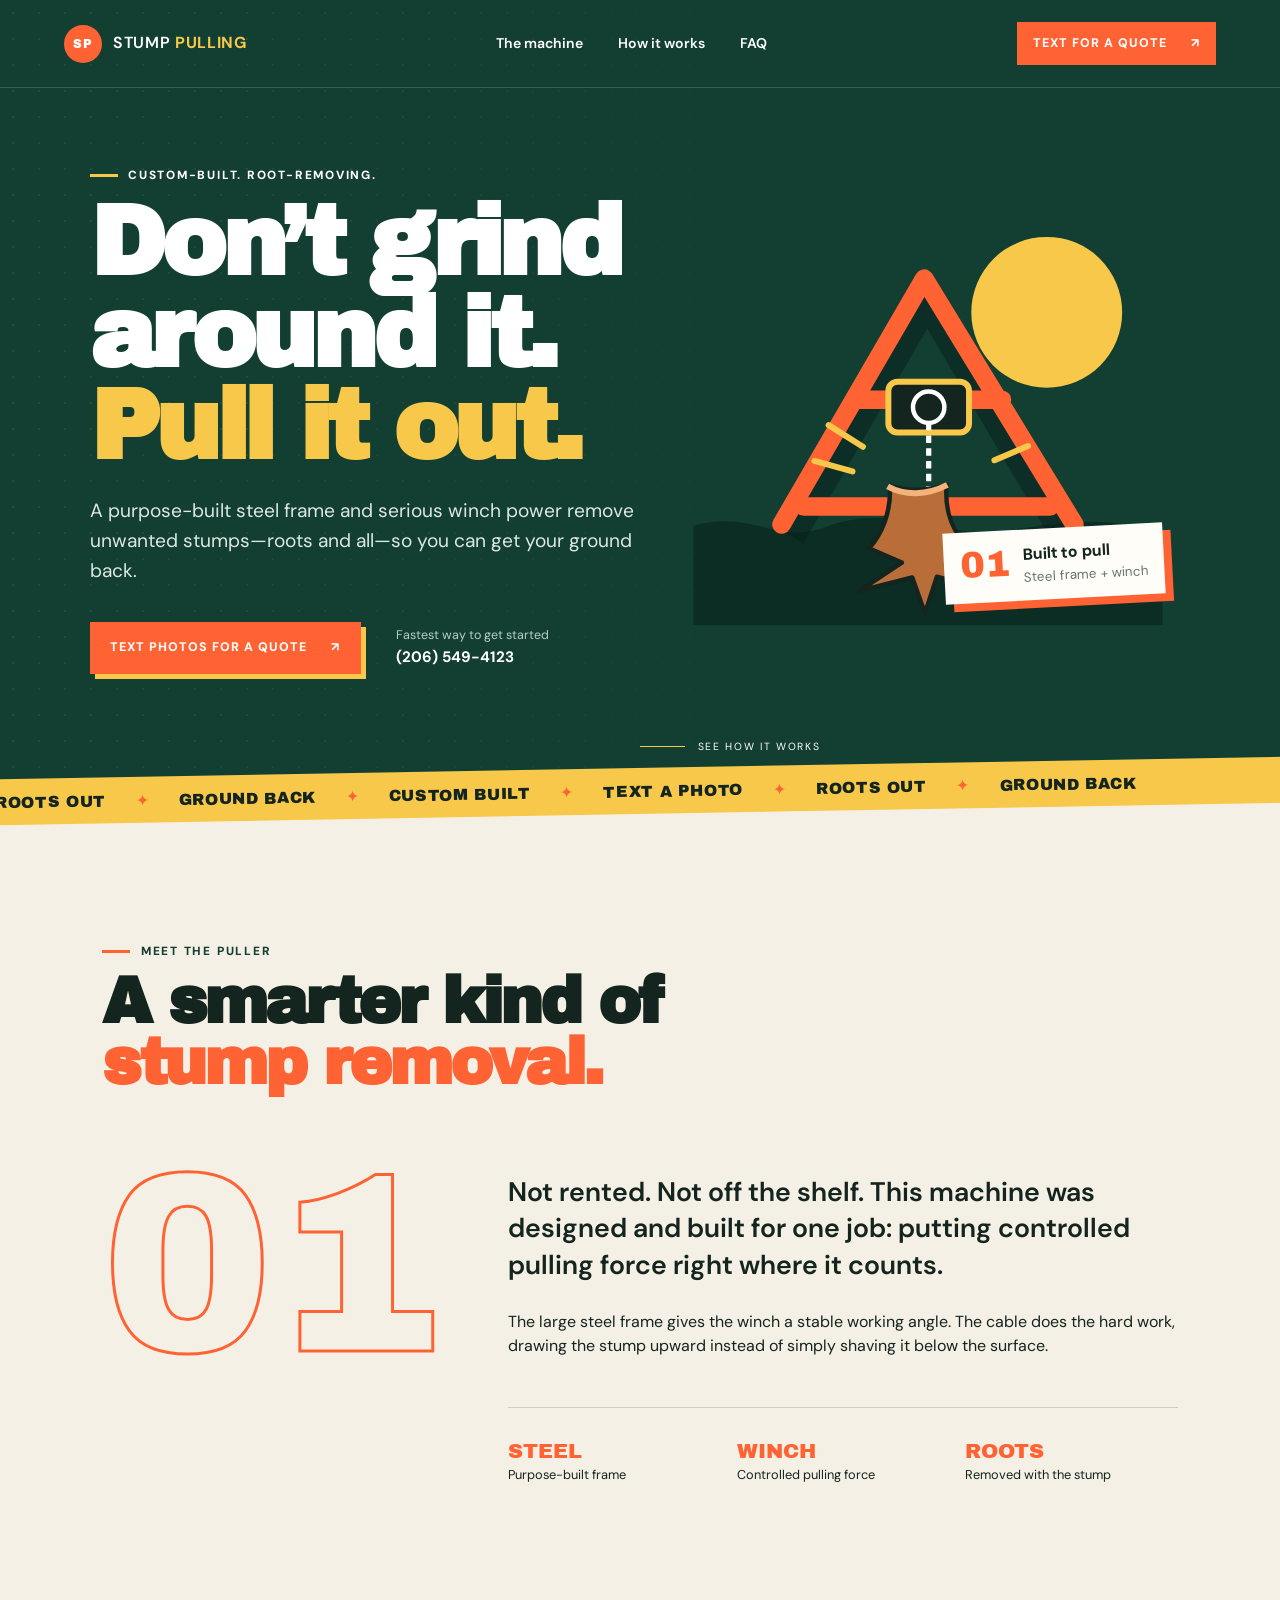
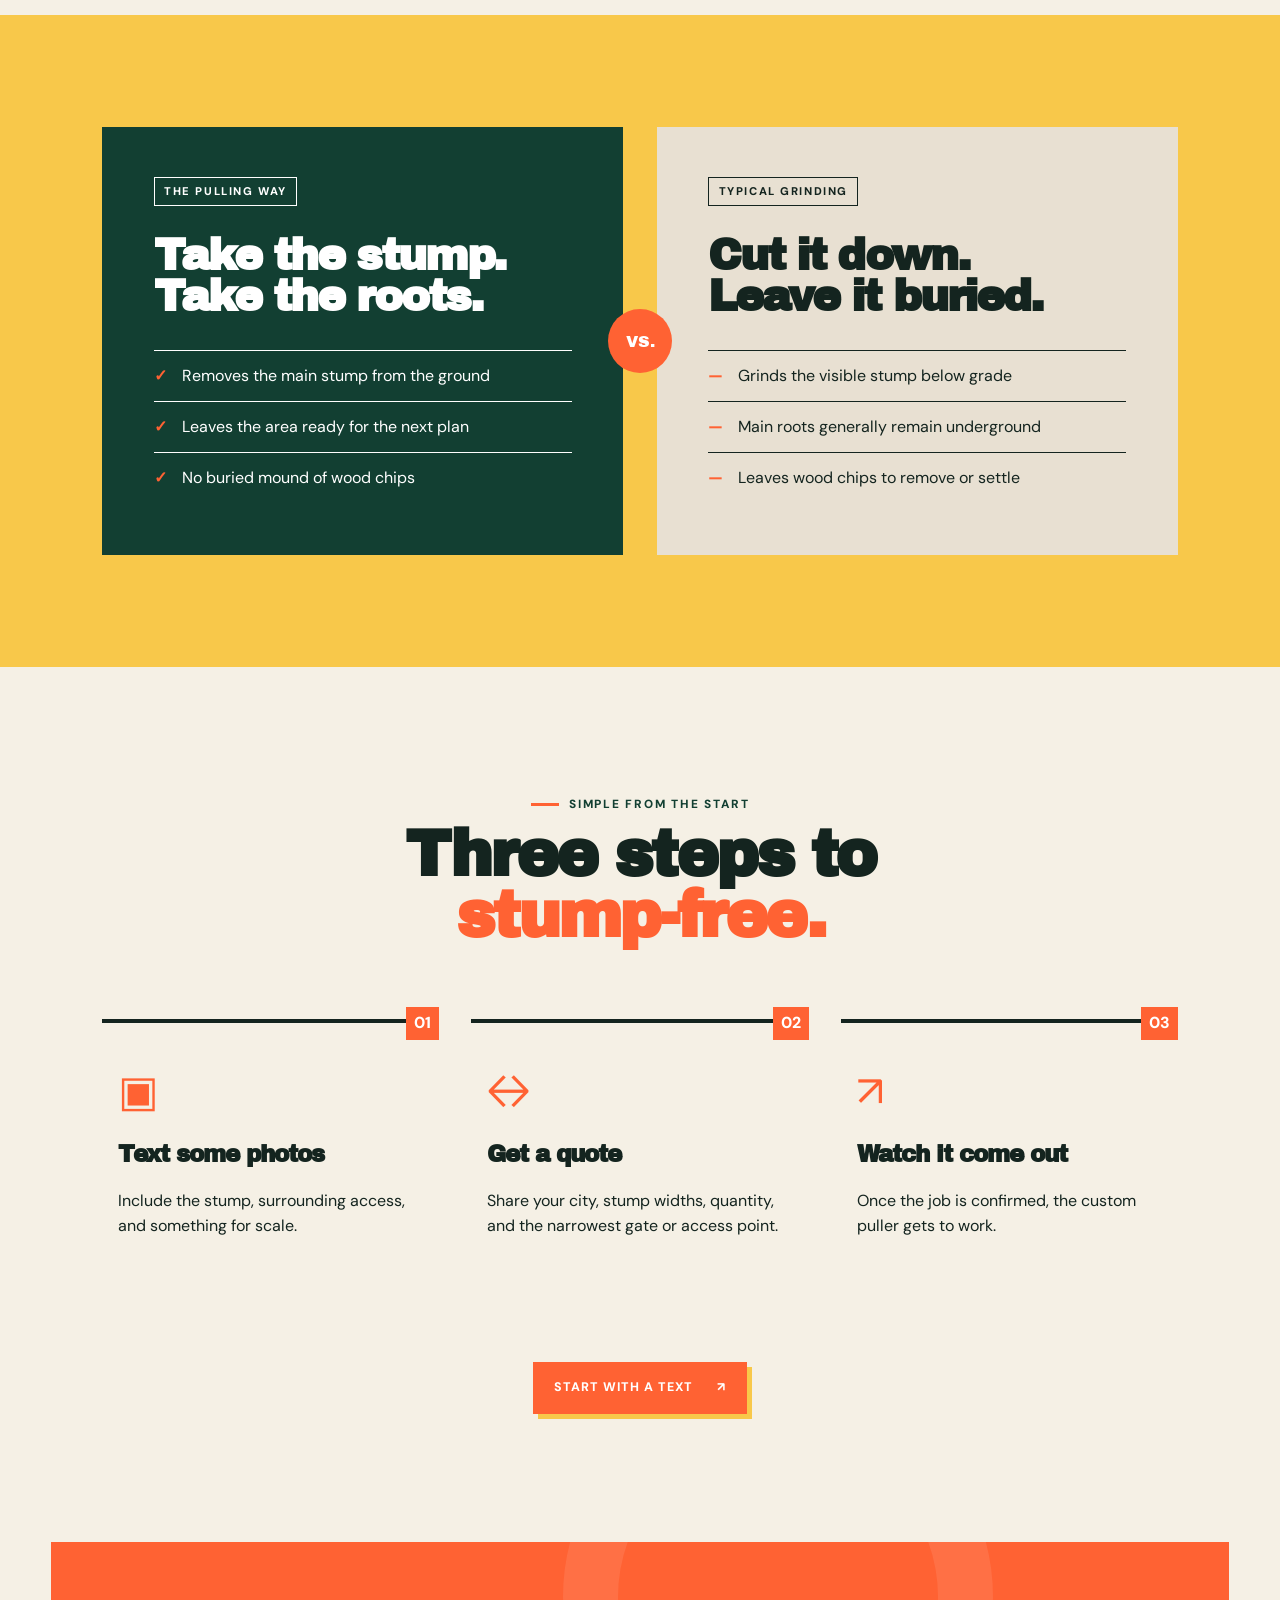
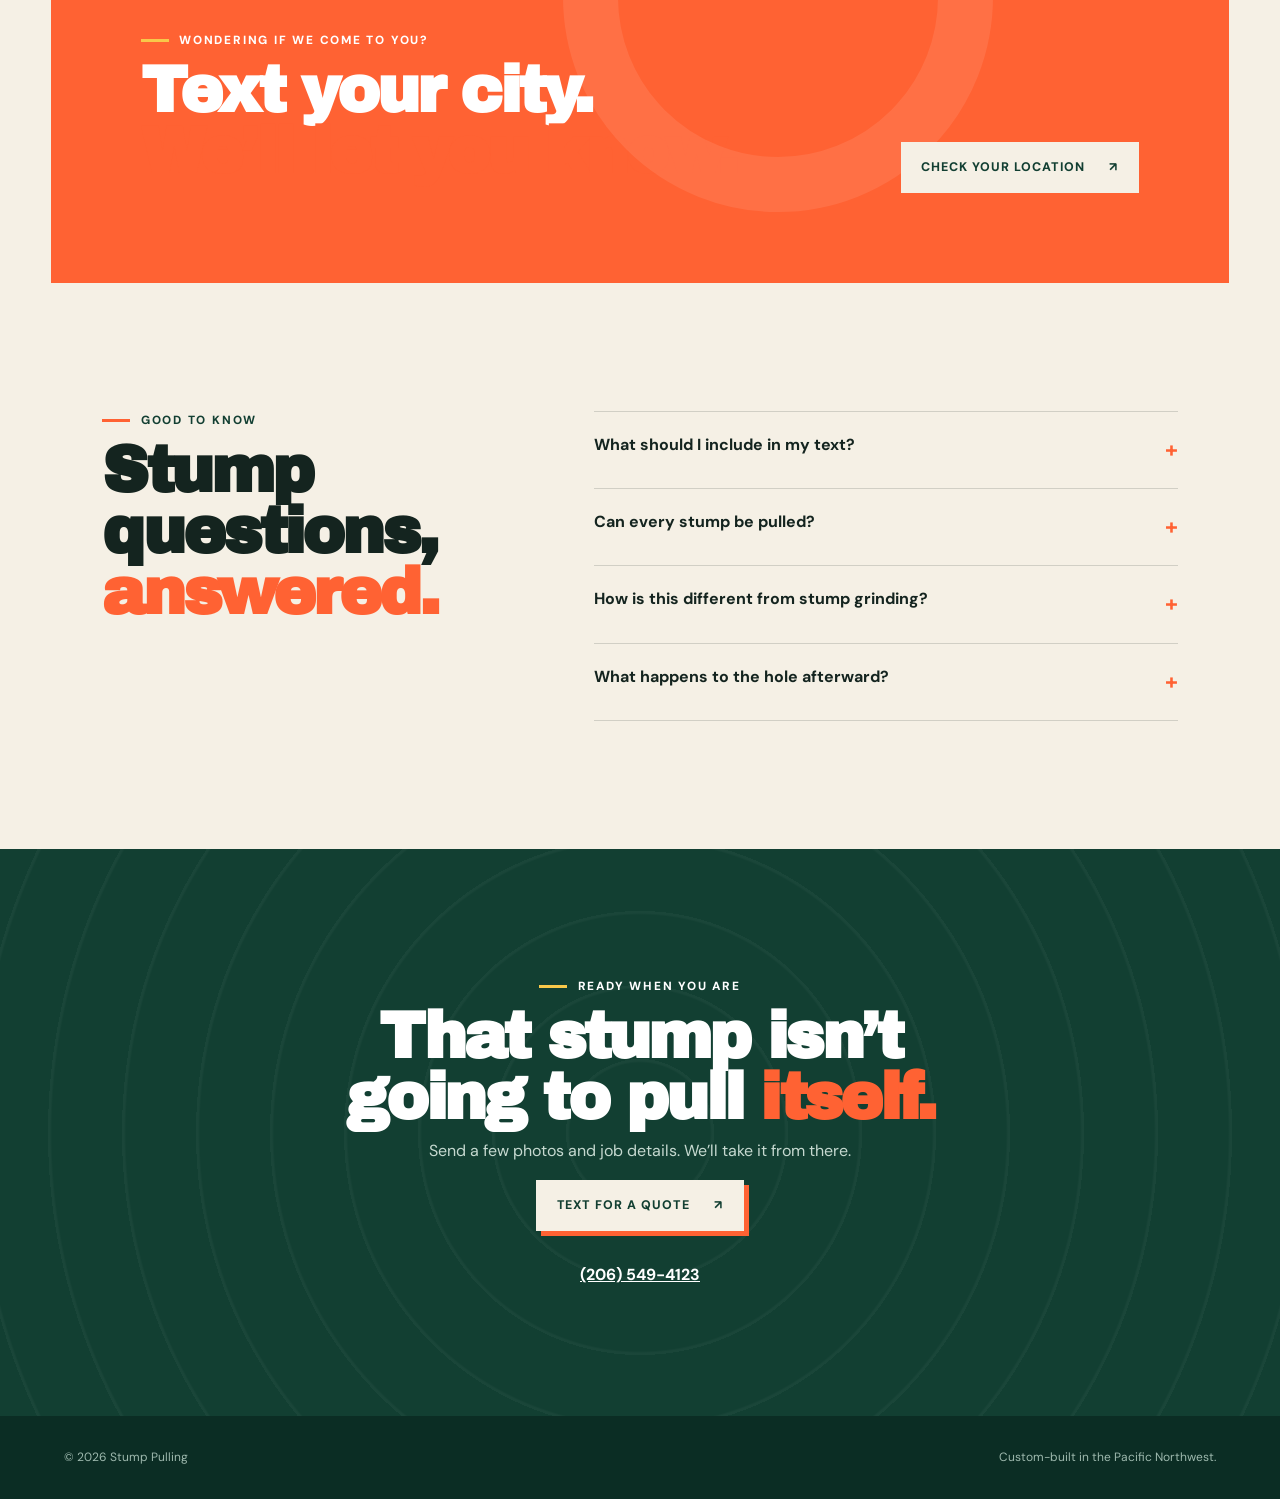
==== index.html @ 05123da9 "feat: launch stump pulling website mockup" ====
<!doctype html>
<html lang="en">
<head>
  <meta charset="utf-8">
  <meta name="viewport" content="width=device-width, initial-scale=1">
  <meta name="theme-color" content="#123f32">
  <meta name="description" content="A custom-built steel frame and winch that pulls unwanted stumps out by the roots. Text photos for a quote.">
  <title>Stump Pulling | Pull the problem out by the roots</title>
  <link rel="stylesheet" href="styles.css">
  <style>.reveal{opacity:1!important;transform:none!important}</style>
  <script src="script.js" defer></script>
</head>
<body>
  <a class="skip-link" href="#main">Skip to content</a>
  <header class="site-header">
    <a class="brand" href="#top" aria-label="Stump Pulling home">
      <span class="brand-mark" aria-hidden="true">SP</span>
      <span>STUMP <b>PULLING</b></span>
    </a>
    <nav aria-label="Main navigation">
      <a href="#machine">The machine</a>
      <a href="#process">How it works</a>
      <a href="#faq">FAQ</a>
    </nav>
    <a class="button button-small sms-link" href="#">Text for a quote <span aria-hidden="true">↗</span></a>
  </header>

  <main id="main">
    <section class="hero" id="top">
      <div class="hero-copy reveal">
        <p class="eyebrow"><span></span> Custom-built. Root-removing.</p>
        <h1>Don’t grind around it.<br><em>Pull it out.</em></h1>
        <p class="hero-lede">A purpose-built steel frame and serious winch power remove unwanted stumps—roots and all—so you can get your ground back.</p>
        <div class="hero-actions">
          <a class="button sms-link" href="#">Text photos for a quote <span aria-hidden="true">↗</span></a>
          <span class="phone-note">Fastest way to get started<br><strong>(206) 549-4123</strong></span>
        </div>
      </div>
      <div class="machine-art reveal" aria-label="Illustration of a steel stump pulling frame and winch">
        <svg viewBox="0 0 700 560" role="img" aria-labelledby="machine-title machine-desc">
          <title id="machine-title">Custom stump pulling machine</title>
          <desc id="machine-desc">A bright orange steel A-frame uses a cable and winch to pull a stump from the earth.</desc>
          <path class="sun" d="M507 40a101 101 0 1 1 0 202 101 101 0 0 1 0-202Z"/>
          <path class="ground" d="M34 427c78-23 111 26 178 1s122-3 188 6 142-34 262 2v124H34Z"/>
          <path class="frame-shadow" d="m164 440 183-317 186 317"/>
          <path class="frame" d="m152 425 191-329 201 329M249 258h198M182 401h329"/>
          <rect class="winch" x="295" y="234" width="108" height="68" rx="12"/>
          <circle class="winch-detail" cx="349" cy="268" r="21"/>
          <path class="cable" d="M349 289v126c0 35-35 20-35 52"/>
          <path class="stump" d="M269 457c18-20 30-50 28-84 22 7 48 8 76-1-3 36 9 66 32 86l-32 18 54 37-67-18-16 49-17-48-71 18 57-38Z"/>
          <path class="cut" d="M294 374c23 13 53 12 80-2"/>
          <path class="motion" d="m247 354-51-14m65-19-46-29m222 47 45-19"/>
        </svg>
        <div class="machine-label"><span>01</span><strong>Built to pull</strong><small>Steel frame + winch</small></div>
      </div>
      <div class="scroll-cue" aria-hidden="true"><span></span>SEE HOW IT WORKS</div>
    </section>

    <section class="ticker" aria-label="Service highlights">
      <div>ROOTS OUT <i>✦</i> GROUND BACK <i>✦</i> CUSTOM BUILT <i>✦</i> TEXT A PHOTO <i>✦</i> ROOTS OUT <i>✦</i> GROUND BACK</div>
    </section>

    <section class="machine-section section" id="machine">
      <div class="section-intro reveal">
        <p class="eyebrow dark"><span></span> Meet the puller</p>
        <h2>A smarter kind of<br><em>stump removal.</em></h2>
      </div>
      <div class="story-grid">
        <div class="big-number reveal">01</div>
        <div class="story-copy reveal">
          <p class="lead">Not rented. Not off the shelf. This machine was designed and built for one job: putting controlled pulling force right where it counts.</p>
          <p>The large steel frame gives the winch a stable working angle. The cable does the hard work, drawing the stump upward instead of simply shaving it below the surface.</p>
          <div class="feature-row">
            <div><b>STEEL</b><span>Purpose-built frame</span></div>
            <div><b>WINCH</b><span>Controlled pulling force</span></div>
            <div><b>ROOTS</b><span>Removed with the stump</span></div>
          </div>
        </div>
      </div>
    </section>

    <section class="comparison section">
      <div class="comparison-card pulling reveal">
        <span class="card-tag">THE PULLING WAY</span>
        <h3>Take the stump.<br>Take the roots.</h3>
        <ul>
          <li><span>✓</span> Removes the main stump from the ground</li>
          <li><span>✓</span> Leaves the area ready for the next plan</li>
          <li><span>✓</span> No buried mound of wood chips</li>
        </ul>
      </div>
      <div class="vs" aria-hidden="true">VS.</div>
      <div class="comparison-card grinding reveal">
        <span class="card-tag">TYPICAL GRINDING</span>
        <h3>Cut it down.<br>Leave it buried.</h3>
        <ul>
          <li><span>—</span> Grinds the visible stump below grade</li>
          <li><span>—</span> Main roots generally remain underground</li>
          <li><span>—</span> Leaves wood chips to remove or settle</li>
        </ul>
      </div>
    </section>

    <section class="process section" id="process">
      <div class="section-intro centered reveal">
        <p class="eyebrow dark"><span></span> Simple from the start</p>
        <h2>Three steps to<br><em>stump-free.</em></h2>
      </div>
      <div class="steps">
        <article class="step reveal"><span>01</span><div class="step-icon">▣</div><h3>Text some photos</h3><p>Include the stump, surrounding access, and something for scale.</p></article>
        <article class="step reveal"><span>02</span><div class="step-icon">↔</div><h3>Get a quote</h3><p>Share your city, stump widths, quantity, and the narrowest gate or access point.</p></article>
        <article class="step reveal"><span>03</span><div class="step-icon">↗</div><h3>Watch it come out</h3><p>Once the job is confirmed, the custom puller gets to work.</p></article>
      </div>
      <div class="center"><a class="button sms-link" href="#">Start with a text <span aria-hidden="true">↗</span></a></div>
    </section>

    <section class="service-band reveal">
      <div><p class="eyebrow"><span></span> Wondering if we come to you?</p><h2>Text your city.<br><em>We’ll let you know.</em></h2></div>
      <a class="button button-light sms-link" href="#">Check your location <span aria-hidden="true">↗</span></a>
    </section>

    <section class="faq section" id="faq">
      <div class="section-intro reveal"><p class="eyebrow dark"><span></span> Good to know</p><h2>Stump questions,<br><em>answered.</em></h2></div>
      <div class="faq-list reveal">
        <details><summary>What should I include in my text? <span>+</span></summary><p>Your name, city, number of stumps, approximate width of each stump, the narrowest gate or access width, and a few clear photos.</p></details>
        <details><summary>Can every stump be pulled? <span>+</span></summary><p>Site conditions, stump size, species, access, nearby structures, and underground utilities all matter. Photos help with the first look; final suitability is confirmed before work begins.</p></details>
        <details><summary>How is this different from stump grinding? <span>+</span></summary><p>Grinding cuts the stump into chips below the surface. Pulling aims to remove the main stump and attached roots from the ground.</p></details>
        <details><summary>What happens to the hole afterward? <span>+</span></summary><p>Every site is different. Ask about cleanup and backfill needs when requesting your quote so the full job can be discussed upfront.</p></details>
      </div>
    </section>

    <section class="final-cta">
      <div class="rings" aria-hidden="true"></div>
      <div class="final-inner reveal">
        <p class="eyebrow"><span></span> Ready when you are</p>
        <h2>That stump isn’t<br>going to pull <em>itself.</em></h2>
        <p>Send a few photos and job details. We’ll take it from there.</p>
        <a class="button button-light sms-link" href="#">Text for a quote <span aria-hidden="true">↗</span></a>
        <a class="phone" href="tel:+12065494123">(206) 549-4123</a>
      </div>
    </section>
  </main>

  <footer><span>© <span id="year"></span> Stump Pulling</span><span>Custom-built in the Pacific Northwest.</span></footer>
</body>
</html>
---- styles.css ----
@import url('https://fonts.googleapis.com/css2?family=Archivo+Black&family=DM+Sans:wght@400;500;600;700&display=swap');
:root{--green:#123f32;--green2:#0b2d24;--orange:#ff6233;--yellow:#f8c84a;--cream:#f5f0e5;--ink:#14241f;--white:#fffdf7;--line:rgba(20,36,31,.16)}
*{box-sizing:border-box}html{scroll-behavior:smooth}body{margin:0;background:var(--cream);color:var(--ink);font-family:"DM Sans",sans-serif;line-height:1.55}a{color:inherit}h1,h2,h3,p{margin-top:0}h1,h2,h3{font-family:"Archivo Black",sans-serif;line-height:.95;letter-spacing:-.045em}em{font-style:normal;color:var(--orange)}.skip-link{position:fixed;top:-5rem;left:1rem;background:white;padding:.7rem;z-index:99}.skip-link:focus{top:1rem}.site-header{height:88px;display:flex;align-items:center;justify-content:space-between;padding:0 clamp(1.25rem,5vw,5rem);position:absolute;z-index:10;width:100%;color:white;border-bottom:1px solid rgba(255,255,255,.16)}.brand{display:flex;gap:.7rem;align-items:center;text-decoration:none;font-weight:600;letter-spacing:.04em}.brand b{color:var(--yellow)}.brand-mark{display:grid;place-items:center;width:38px;height:38px;border-radius:50%;background:var(--orange);font:12px "Archivo Black"}.site-header nav{display:flex;gap:2.2rem}.site-header nav a{text-decoration:none;font-size:.88rem;font-weight:600}.button{display:inline-flex;align-items:center;justify-content:center;gap:1.5rem;background:var(--orange);color:white;padding:1rem 1.3rem;text-decoration:none;text-transform:uppercase;font-size:.78rem;font-weight:800;letter-spacing:.08em;box-shadow:5px 5px 0 var(--yellow);transition:.2s}.button:hover,.button:focus-visible{transform:translate(-2px,-2px);box-shadow:8px 8px 0 var(--yellow)}.button-small{padding:.75rem 1rem;box-shadow:none}.button-light{background:var(--cream);color:var(--green);box-shadow:5px 5px 0 var(--orange)}.hero{min-height:780px;background:var(--green);color:white;padding:150px clamp(1.25rem,7vw,7rem) 90px;display:grid;grid-template-columns:1.05fr .95fr;align-items:center;position:relative;overflow:hidden}.hero:before{content:"";position:absolute;inset:0;background-image:radial-gradient(rgba(255,255,255,.08) 1px,transparent 1px);background-size:26px 26px;mask-image:linear-gradient(to right,black,transparent 70%)}.hero-copy,.machine-art{position:relative;z-index:1}.eyebrow{text-transform:uppercase;letter-spacing:.15em;font-weight:800;font-size:.74rem;display:flex;align-items:center;gap:.65rem}.eyebrow span{width:28px;height:3px;background:var(--yellow)}.eyebrow.dark{color:var(--green)}.eyebrow.dark span{background:var(--orange)}h1{font-size:clamp(3.8rem,7.6vw,8rem);margin:.7rem 0 1.4rem;max-width:950px}h1 em{color:var(--yellow)}.hero-lede{font-size:clamp(1rem,1.5vw,1.3rem);max-width:610px;color:#dce8e2}.hero-actions{display:flex;align-items:center;gap:2.2rem;margin-top:2.3rem}.phone-note{font-size:.78rem;color:#b8cec4}.phone-note strong{color:white;font-size:.95rem}.machine-art svg{width:100%;max-height:580px;overflow:visible}.sun{fill:var(--yellow)}.ground{fill:var(--green2)}.frame-shadow{fill:none;stroke:#091f1a;stroke-width:40;stroke-linejoin:round;opacity:.5}.frame{fill:none;stroke:var(--orange);stroke-width:25;stroke-linecap:round;stroke-linejoin:round}.winch{fill:var(--ink);stroke:var(--yellow);stroke-width:8}.winch-detail{fill:none;stroke:white;stroke-width:6}.cable{fill:none;stroke:white;stroke-width:7;stroke-dasharray:10 7}.stump{fill:#b96d38;stroke:var(--ink);stroke-width:6;stroke-linejoin:round}.cut{fill:none;stroke:#f4b37a;stroke-width:8}.motion{stroke:var(--yellow);stroke-width:8;stroke-linecap:round}.machine-label{position:absolute;right:5%;bottom:8%;display:grid;grid-template-columns:auto auto;background:var(--white);color:var(--ink);padding:.8rem 1rem;transform:rotate(-3deg);box-shadow:8px 8px var(--orange)}.machine-label span{grid-row:1/3;font:2.3rem "Archivo Black";color:var(--orange);padding-right:.8rem}.machine-label strong{align-self:end}.machine-label small{color:#68736e}.scroll-cue{position:absolute;bottom:25px;left:50%;font-size:.65rem;letter-spacing:.16em;display:flex;align-items:center;gap:.8rem}.scroll-cue span{height:1px;width:45px;background:var(--yellow)}.ticker{overflow:hidden;background:var(--yellow);padding:.85rem 0;white-space:nowrap;font:1rem "Archivo Black";letter-spacing:.04em;transform:rotate(-1deg);margin:-12px -5px 0;position:relative;z-index:3}.ticker div{width:max-content;animation:ticker 24s linear infinite}.ticker i{color:var(--orange);font-style:normal;margin:0 1.5rem}@keyframes ticker{to{transform:translateX(-50%)}}.section{padding:clamp(5rem,10vw,9rem) clamp(1.25rem,8vw,8rem)}.section-intro h2,.service-band h2,.final-cta h2{font-size:clamp(2.6rem,5vw,5.7rem);margin:.65rem 0}.story-grid{display:grid;grid-template-columns:.6fr 1.4fr;gap:5vw;align-items:start;margin-top:5rem}.big-number{font:clamp(8rem,20vw,19rem) "Archivo Black";color:transparent;-webkit-text-stroke:3px var(--orange);line-height:.72}.story-copy{max-width:750px}.story-copy .lead{font-size:clamp(1.35rem,2.1vw,2rem);font-weight:600;line-height:1.35}.feature-row{display:grid;grid-template-columns:repeat(3,1fr);border-top:1px solid var(--line);margin-top:3rem;padding-top:2rem;gap:1rem}.feature-row b{display:block;color:var(--orange);font:1.3rem "Archivo Black"}.feature-row span{font-size:.8rem}.comparison{display:grid;grid-template-columns:1fr auto 1fr;background:var(--yellow);padding-top:7rem;padding-bottom:7rem}.comparison-card{padding:clamp(2rem,4vw,4rem);min-height:410px}.comparison-card h3{font-size:clamp(2rem,3.4vw,3.7rem);margin:2rem 0}.pulling{background:var(--green);color:white;transform:rotate(-1deg)}.grinding{background:#e8e0d2;transform:rotate(1deg)}.card-tag{font-size:.7rem;font-weight:800;letter-spacing:.14em;border:1px solid currentColor;padding:.4rem .6rem}.comparison ul{list-style:none;padding:0;margin:0}.comparison li{border-top:1px solid currentColor;padding:.8rem 0}.comparison li span{color:var(--orange);font-weight:900;margin-right:.7rem}.vs{align-self:center;background:var(--orange);color:white;border-radius:50%;width:64px;height:64px;display:grid;place-items:center;font:1rem "Archivo Black";margin:0 -15px;z-index:2}.centered{text-align:center}.centered .eyebrow{justify-content:center}.steps{display:grid;grid-template-columns:repeat(3,1fr);gap:2rem;margin:4.5rem 0}.step{border-top:4px solid var(--ink);position:relative;padding:2.2rem 1rem}.step>span{position:absolute;top:-1rem;right:0;background:var(--orange);color:white;padding:.25rem .5rem;font-weight:800}.step-icon{font-size:2.7rem;color:var(--orange);margin-bottom:1.2rem}.step h3{font-size:1.45rem}.center{text-align:center}.service-band{margin:0 clamp(1.25rem,4vw,4rem);padding:clamp(3rem,7vw,6rem);background:var(--orange);color:white;display:flex;justify-content:space-between;align-items:end;gap:2rem;position:relative;overflow:hidden}.service-band:after{content:"";position:absolute;width:320px;height:320px;border:55px solid rgba(255,255,255,.09);border-radius:50%;right:20%;top:-160px}.service-band .button{position:relative;z-index:1}.faq{display:grid;grid-template-columns:.8fr 1.2fr;gap:8vw}.faq-list details{border-top:1px solid var(--line);padding:1.3rem 0}.faq-list details:last-child{border-bottom:1px solid var(--line)}summary{cursor:pointer;font-weight:700;list-style:none;display:flex;justify-content:space-between;gap:1rem}summary::-webkit-details-marker{display:none}summary span{font-size:1.4rem;color:var(--orange)}details[open] summary span{transform:rotate(45deg)}details p{max-width:650px;color:#53615b;padding-right:2rem;margin:1rem 0 0}.final-cta{background:var(--green);color:white;text-align:center;padding:clamp(5rem,10vw,9rem) 1.25rem;position:relative;overflow:hidden}.final-inner{position:relative;z-index:1}.final-cta p:not(.eyebrow){color:#c6d9d0}.final-cta .eyebrow{justify-content:center}.final-cta .phone{display:block;margin-top:2rem;color:white;font-weight:700}.rings{position:absolute;inset:-50%;background:repeating-radial-gradient(circle at center,transparent 0 70px,rgba(255,255,255,.035) 72px 74px)}footer{display:flex;justify-content:space-between;background:var(--green2);color:#9eb9ae;padding:2rem clamp(1.25rem,5vw,5rem);font-size:.75rem}.reveal{opacity:0;transform:translateY(24px);transition:opacity .7s ease,transform .7s ease}.reveal.visible{opacity:1;transform:none}
@media(max-width:850px){.site-header{height:72px}.site-header nav{display:none}.site-header .button{font-size:0;gap:0}.site-header .button:before{content:"TEXT QUOTE";font-size:.68rem}.hero{grid-template-columns:1fr;padding-top:125px}.machine-art{margin-top:2rem}.machine-art svg{max-height:440px}.scroll-cue{display:none}.story-grid,.faq{grid-template-columns:1fr}.big-number{font-size:9rem}.comparison{grid-template-columns:1fr}.vs{margin:-14px auto}.steps{grid-template-columns:1fr;gap:.5rem}.service-band{align-items:start;flex-direction:column}.feature-row{grid-template-columns:1fr}.hero-actions{align-items:flex-start;flex-direction:column;gap:1.2rem}}
@media(max-width:500px){h1{font-size:3.45rem}.site-header{padding:0 1rem}.brand>span:last-child{font-size:.77rem}.brand-mark{width:32px;height:32px}.hero{min-height:760px}.machine-label{right:0}.comparison{padding-left:1rem;padding-right:1rem}.comparison-card{min-height:auto}.section{padding-left:1.25rem;padding-right:1.25rem}.service-band{margin:0}.button{width:100%}footer{flex-direction:column;gap:.5rem}}
@media(prefers-reduced-motion:reduce){html{scroll-behavior:auto}.ticker div{animation:none}.reveal{opacity:1;transform:none;transition:none}.button{transition:none}}
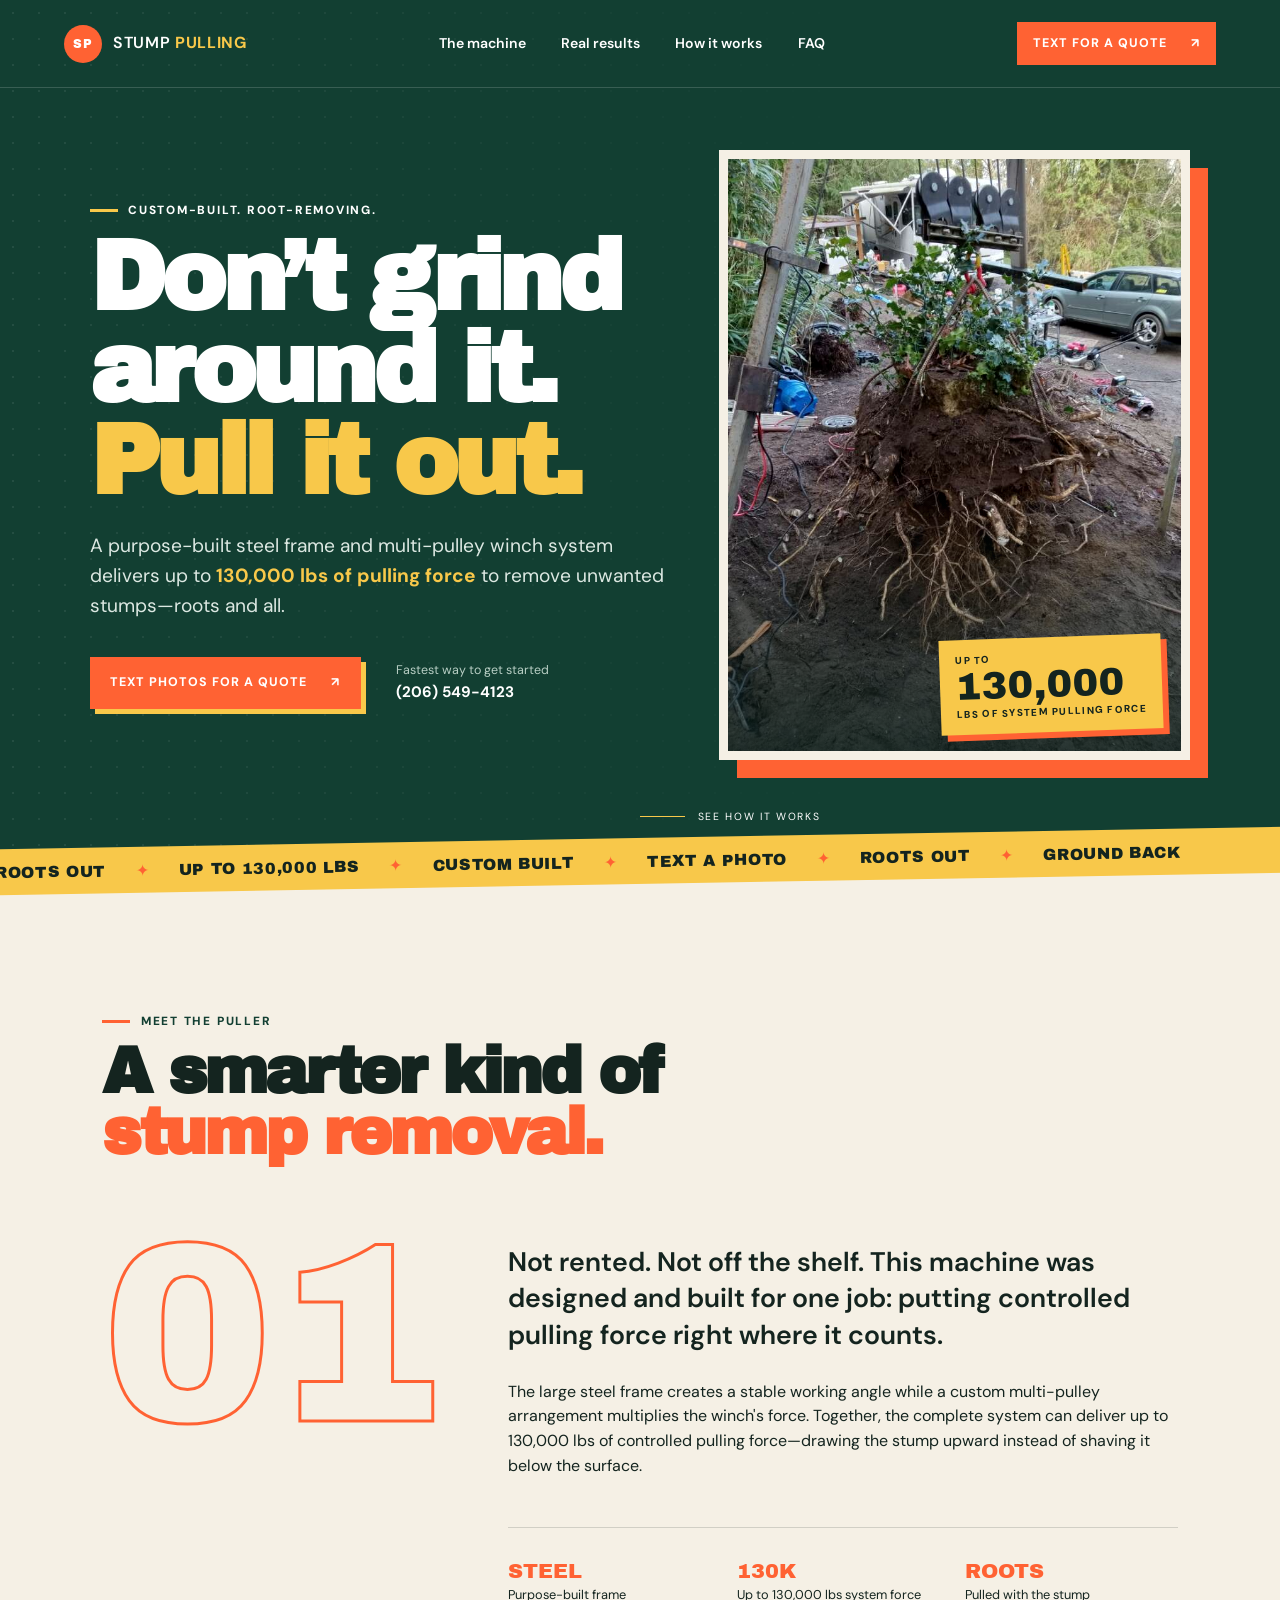
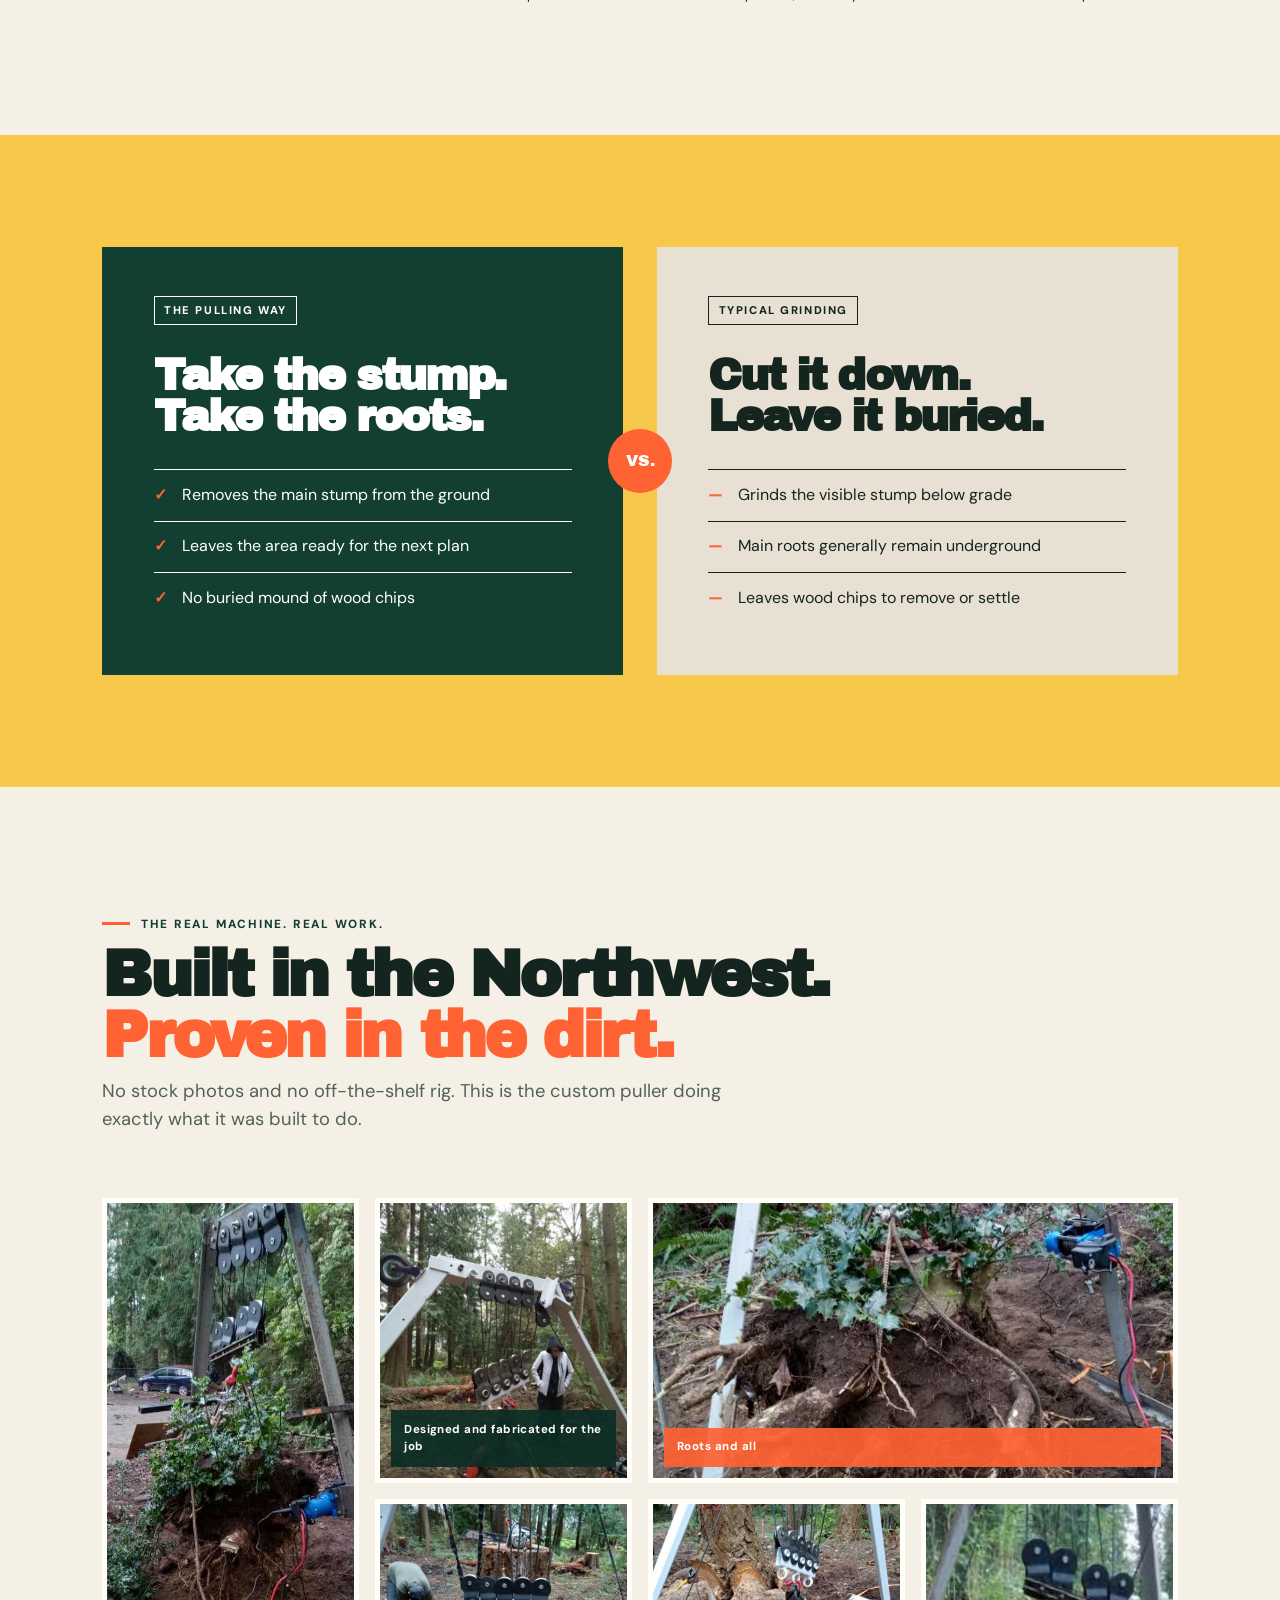
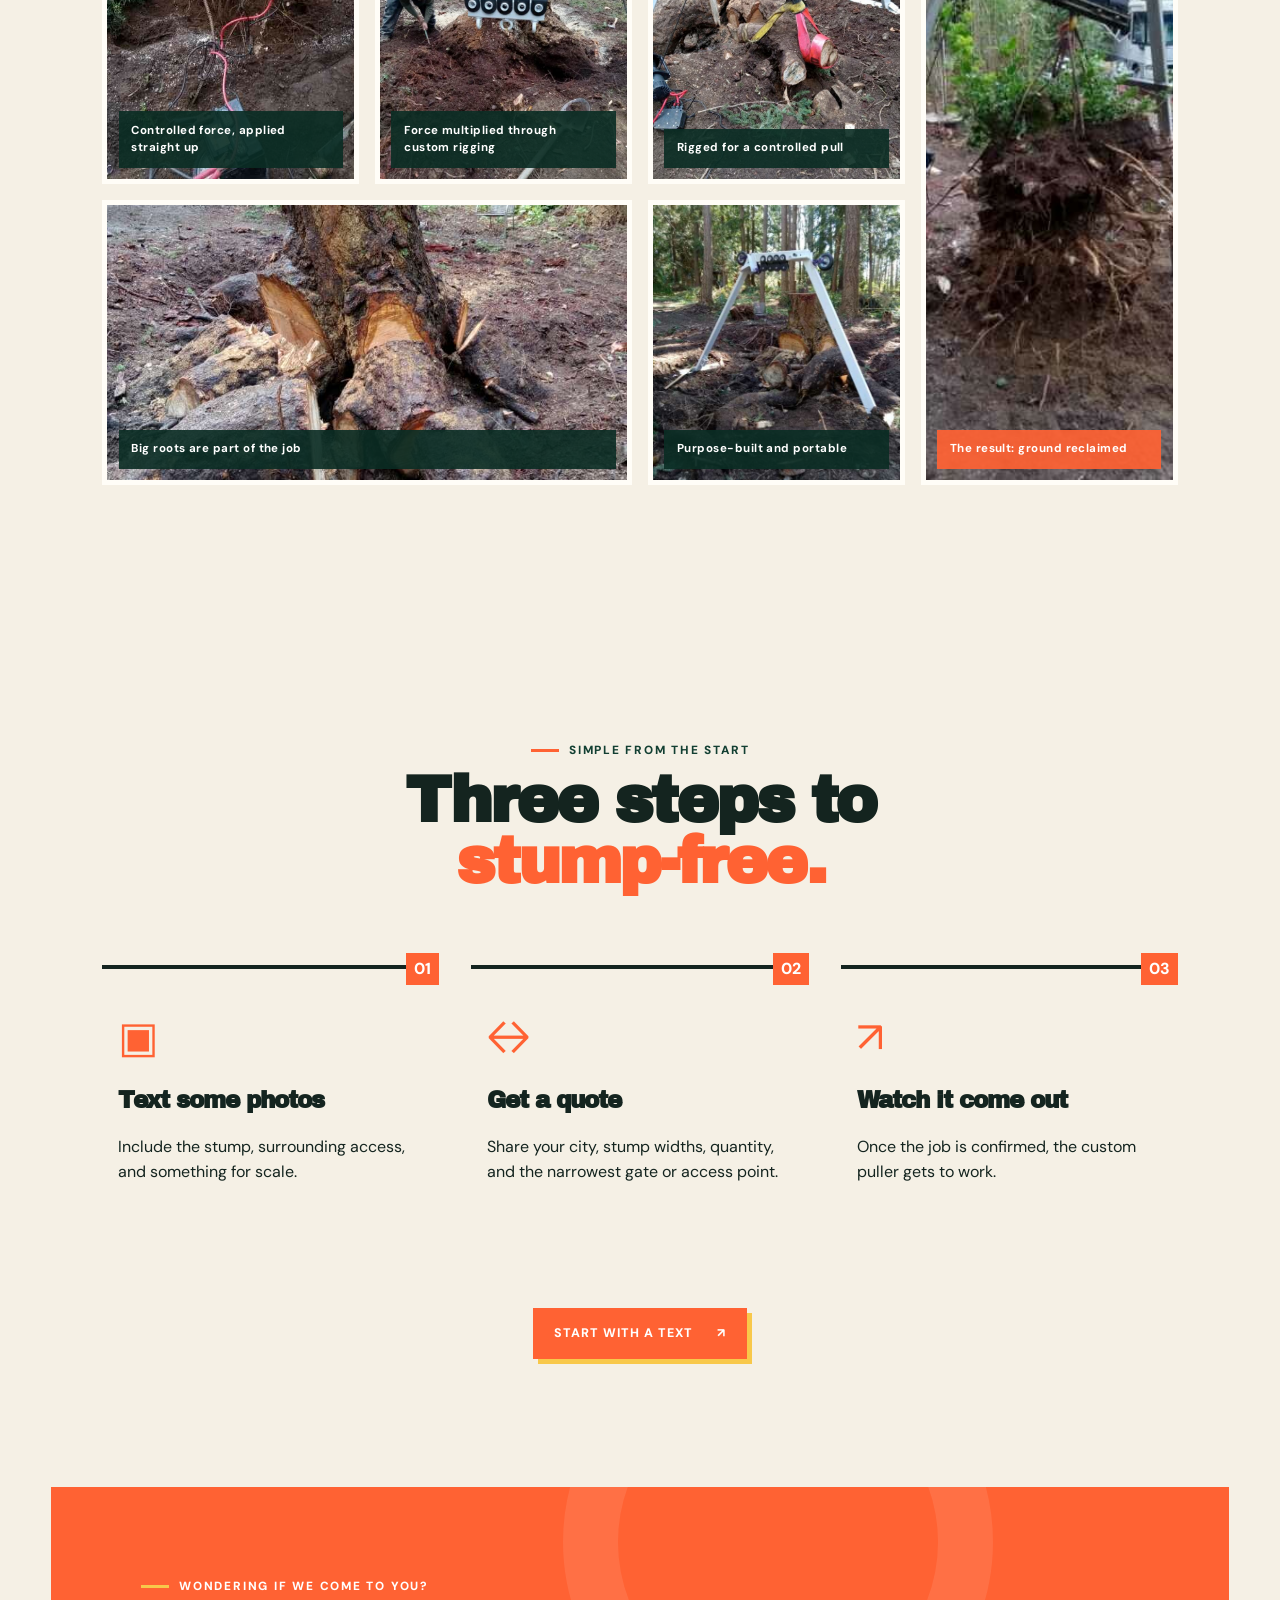
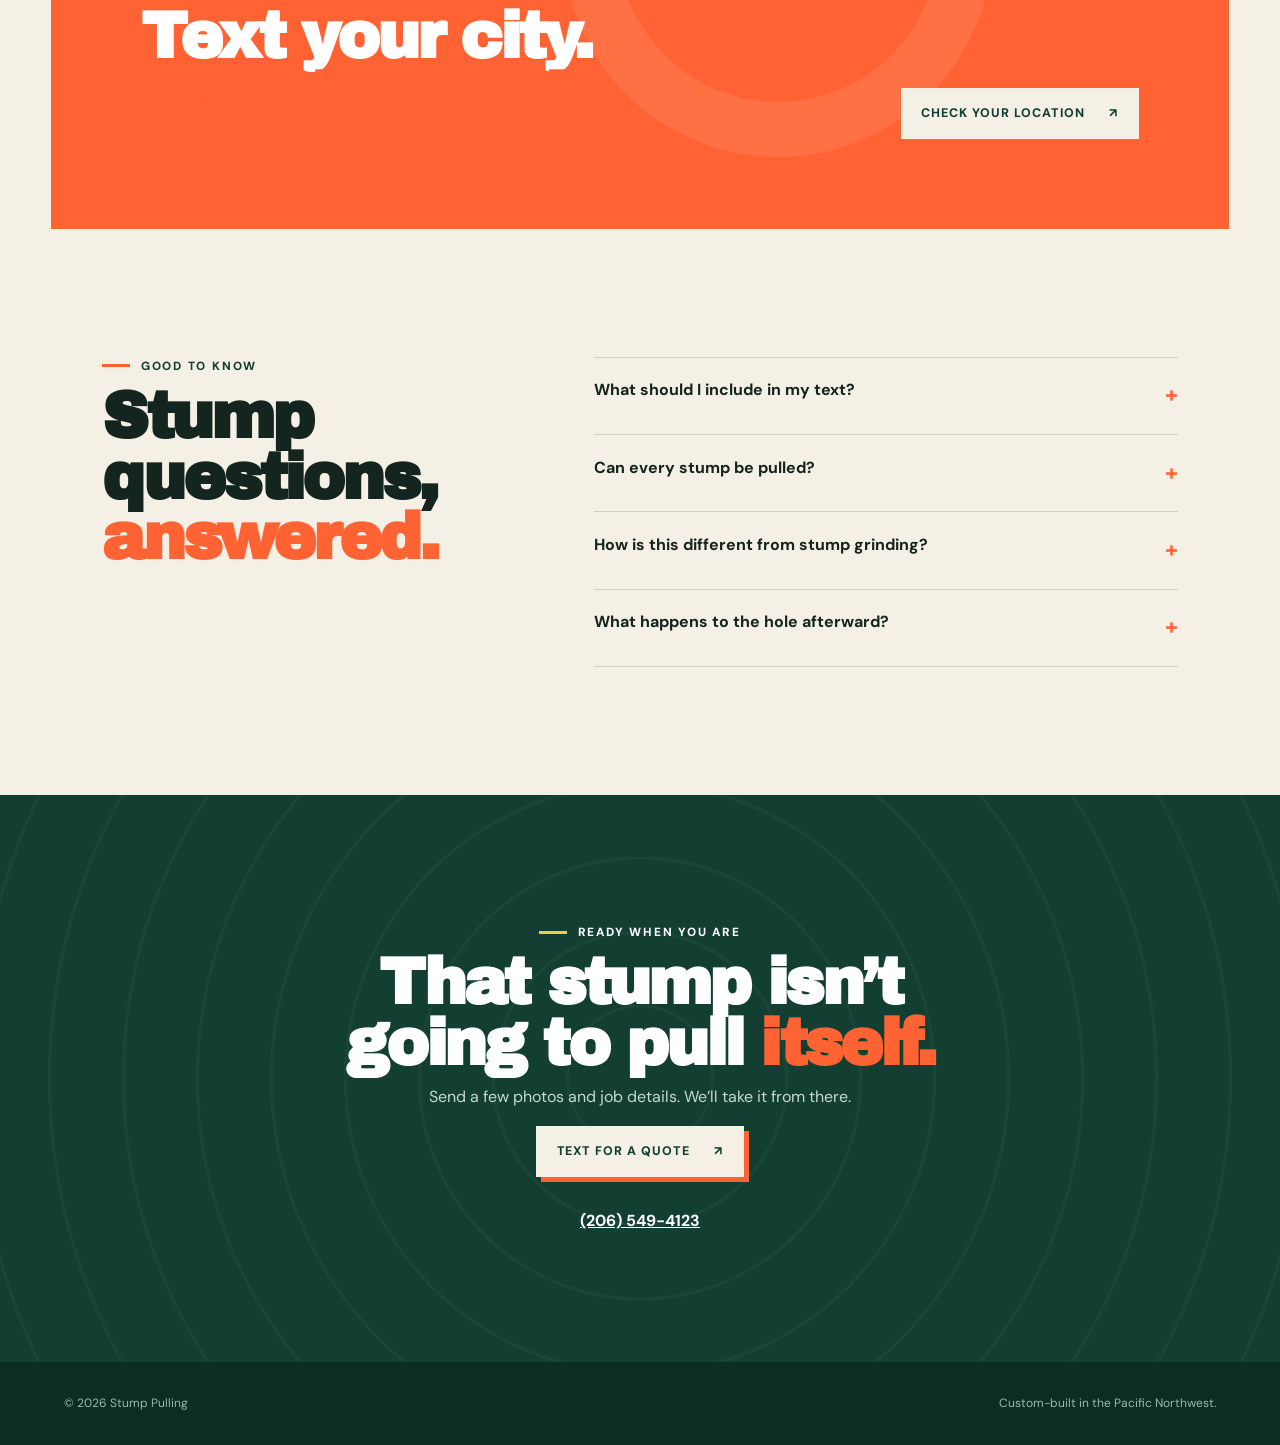
==== commit 309db4aa: "Feature real stump puller photos and system capacity" ====
--- a/index.html
+++ b/index.html
@@ -4,7 +4,7 @@
   <meta charset="utf-8">
   <meta name="viewport" content="width=device-width, initial-scale=1">
   <meta name="theme-color" content="#123f32">
-  <meta name="description" content="A custom-built steel frame and winch that pulls unwanted stumps out by the roots. Text photos for a quote.">
+  <meta name="description" content="A custom-built steel frame and pulley system delivering up to 130,000 lbs of pulling force to remove unwanted stumps by the roots. Text photos for a quote.">
   <title>Stump Pulling | Pull the problem out by the roots</title>
   <link rel="stylesheet" href="styles.css">
   <style>.reveal{opacity:1!important;transform:none!important}</style>
@@ -19,6 +19,7 @@
     </a>
     <nav aria-label="Main navigation">
       <a href="#machine">The machine</a>
+      <a href="#results">Real results</a>
       <a href="#process">How it works</a>
       <a href="#faq">FAQ</a>
     </nav>
@@ -30,34 +31,21 @@
       <div class="hero-copy reveal">
         <p class="eyebrow"><span></span> Custom-built. Root-removing.</p>
         <h1>Don’t grind around it.<br><em>Pull it out.</em></h1>
-        <p class="hero-lede">A purpose-built steel frame and serious winch power remove unwanted stumps—roots and all—so you can get your ground back.</p>
+        <p class="hero-lede">A purpose-built steel frame and multi-pulley winch system delivers up to <strong>130,000 lbs of pulling force</strong> to remove unwanted stumps—roots and all.</p>
         <div class="hero-actions">
           <a class="button sms-link" href="#">Text photos for a quote <span aria-hidden="true">↗</span></a>
           <span class="phone-note">Fastest way to get started<br><strong>(206) 549-4123</strong></span>
         </div>
       </div>
-      <div class="machine-art reveal" aria-label="Illustration of a steel stump pulling frame and winch">
-        <svg viewBox="0 0 700 560" role="img" aria-labelledby="machine-title machine-desc">
-          <title id="machine-title">Custom stump pulling machine</title>
-          <desc id="machine-desc">A bright orange steel A-frame uses a cable and winch to pull a stump from the earth.</desc>
-          <path class="sun" d="M507 40a101 101 0 1 1 0 202 101 101 0 0 1 0-202Z"/>
-          <path class="ground" d="M34 427c78-23 111 26 178 1s122-3 188 6 142-34 262 2v124H34Z"/>
-          <path class="frame-shadow" d="m164 440 183-317 186 317"/>
-          <path class="frame" d="m152 425 191-329 201 329M249 258h198M182 401h329"/>
-          <rect class="winch" x="295" y="234" width="108" height="68" rx="12"/>
-          <circle class="winch-detail" cx="349" cy="268" r="21"/>
-          <path class="cable" d="M349 289v126c0 35-35 20-35 52"/>
-          <path class="stump" d="M269 457c18-20 30-50 28-84 22 7 48 8 76-1-3 36 9 66 32 86l-32 18 54 37-67-18-16 49-17-48-71 18 57-38Z"/>
-          <path class="cut" d="M294 374c23 13 53 12 80-2"/>
-          <path class="motion" d="m247 354-51-14m65-19-46-29m222 47 45-19"/>
-        </svg>
-        <div class="machine-label"><span>01</span><strong>Built to pull</strong><small>Steel frame + winch</small></div>
-      </div>
+      <figure class="machine-photo reveal">
+        <img src="assets/photos/root-ball-raised.jpg" width="720" height="960" alt="Custom steel-frame stump puller lifting a large root ball from the ground">
+        <figcaption><span>UP TO</span><strong>130,000</strong><small>LBS OF SYSTEM PULLING FORCE</small></figcaption>
+      </figure>
       <div class="scroll-cue" aria-hidden="true"><span></span>SEE HOW IT WORKS</div>
     </section>
 
     <section class="ticker" aria-label="Service highlights">
-      <div>ROOTS OUT <i>✦</i> GROUND BACK <i>✦</i> CUSTOM BUILT <i>✦</i> TEXT A PHOTO <i>✦</i> ROOTS OUT <i>✦</i> GROUND BACK</div>
+      <div>ROOTS OUT <i>✦</i> UP TO 130,000 LBS <i>✦</i> CUSTOM BUILT <i>✦</i> TEXT A PHOTO <i>✦</i> ROOTS OUT <i>✦</i> GROUND BACK</div>
     </section>
 
     <section class="machine-section section" id="machine">
@@ -69,11 +57,11 @@
         <div class="big-number reveal">01</div>
         <div class="story-copy reveal">
           <p class="lead">Not rented. Not off the shelf. This machine was designed and built for one job: putting controlled pulling force right where it counts.</p>
-          <p>The large steel frame gives the winch a stable working angle. The cable does the hard work, drawing the stump upward instead of simply shaving it below the surface.</p>
+          <p>The large steel frame creates a stable working angle while a custom multi-pulley arrangement multiplies the winch's force. Together, the complete system can deliver up to 130,000 lbs of controlled pulling force—drawing the stump upward instead of shaving it below the surface.</p>
           <div class="feature-row">
             <div><b>STEEL</b><span>Purpose-built frame</span></div>
-            <div><b>WINCH</b><span>Controlled pulling force</span></div>
-            <div><b>ROOTS</b><span>Removed with the stump</span></div>
+            <div><b>130K</b><span>Up to 130,000 lbs system force</span></div>
+            <div><b>ROOTS</b><span>Pulled with the stump</span></div>
           </div>
         </div>
       </div>
@@ -98,6 +86,24 @@
           <li><span>—</span> Main roots generally remain underground</li>
           <li><span>—</span> Leaves wood chips to remove or settle</li>
         </ul>
+      </div>
+    </section>
+
+    <section class="results section" id="results">
+      <div class="section-intro reveal">
+        <p class="eyebrow dark"><span></span> The real machine. Real work.</p>
+        <h2>Built in the Northwest.<br><em>Proven in the dirt.</em></h2>
+        <p class="results-lede">No stock photos and no off-the-shelf rig. This is the custom puller doing exactly what it was built to do.</p>
+      </div>
+      <div class="photo-grid">
+        <figure class="photo-wide reveal"><img src="assets/photos/puller-in-action.jpg" width="720" height="960" loading="lazy" alt="Custom steel-frame pulley system pulling a rooted shrub from the ground"><figcaption>Controlled force, applied straight up</figcaption></figure>
+        <figure class="reveal"><img src="assets/photos/custom-frame.jpg" width="648" height="864" loading="lazy" alt="Full custom-built white steel stump pulling frame and pulley assembly"><figcaption>Designed and fabricated for the job</figcaption></figure>
+        <figure class="reveal"><img src="assets/photos/roots-exposed.jpg" width="720" height="960" loading="lazy" alt="Large stump root system exposed while being lifted"><figcaption>Roots and all</figcaption></figure>
+        <figure class="reveal"><img src="assets/photos/pulley-block.jpg" width="720" height="960" loading="lazy" alt="Close view of the custom multi-pulley block above a stump excavation"><figcaption>Force multiplied through custom rigging</figcaption></figure>
+        <figure class="reveal"><img src="assets/photos/roots-strapped.jpg" width="720" height="960" loading="lazy" alt="Heavy straps connected to cut stump roots beneath the pulley block"><figcaption>Rigged for a controlled pull</figcaption></figure>
+        <figure class="reveal"><img src="assets/photos/stump-lifted.jpg" width="381" height="509" loading="lazy" alt="Large stump and root ball suspended after being pulled from the soil"><figcaption>The result: ground reclaimed</figcaption></figure>
+        <figure class="reveal"><img src="assets/photos/large-stump-one.jpg" width="720" height="960" loading="lazy" alt="Large mature stump with thick exposed roots before removal"><figcaption>Big roots are part of the job</figcaption></figure>
+        <figure class="reveal"><img src="assets/photos/frame-at-work.jpg" width="524" height="699" loading="lazy" alt="Custom white A-frame puller positioned over a large stump"><figcaption>Purpose-built and portable</figcaption></figure>
       </div>
     </section>
 
--- a/styles.css
+++ b/styles.css
@@ -4,3 +4,15 @@
 @media(max-width:850px){.site-header{height:72px}.site-header nav{display:none}.site-header .button{font-size:0;gap:0}.site-header .button:before{content:"TEXT QUOTE";font-size:.68rem}.hero{grid-template-columns:1fr;padding-top:125px}.machine-art{margin-top:2rem}.machine-art svg{max-height:440px}.scroll-cue{display:none}.story-grid,.faq{grid-template-columns:1fr}.big-number{font-size:9rem}.comparison{grid-template-columns:1fr}.vs{margin:-14px auto}.steps{grid-template-columns:1fr;gap:.5rem}.service-band{align-items:start;flex-direction:column}.feature-row{grid-template-columns:1fr}.hero-actions{align-items:flex-start;flex-direction:column;gap:1.2rem}}
 @media(max-width:500px){h1{font-size:3.45rem}.site-header{padding:0 1rem}.brand>span:last-child{font-size:.77rem}.brand-mark{width:32px;height:32px}.hero{min-height:760px}.machine-label{right:0}.comparison{padding-left:1rem;padding-right:1rem}.comparison-card{min-height:auto}.section{padding-left:1.25rem;padding-right:1.25rem}.service-band{margin:0}.button{width:100%}footer{flex-direction:column;gap:.5rem}}
 @media(prefers-reduced-motion:reduce){html{scroll-behavior:auto}.ticker div{animation:none}.reveal{opacity:1;transform:none;transition:none}.button{transition:none}}
+
+/* Real-work photography */
+.hero-copy,.machine-photo{position:relative;z-index:1;min-width:0}.hero-lede{overflow-wrap:anywhere}.hero-lede strong{color:var(--yellow)}
+.machine-photo{margin:0 0 0 clamp(1rem,4vw,4rem);height:min(610px,66vw);min-height:480px;border:9px solid var(--cream);box-shadow:18px 18px 0 var(--orange);transform:rotate(1.5deg);overflow:hidden;background:var(--green2)}
+.machine-photo img{width:100%;height:100%;display:block;object-fit:cover;object-position:center 48%;filter:saturate(.92) contrast(1.04)}
+.machine-photo:after{content:"";position:absolute;inset:0;background:linear-gradient(180deg,transparent 55%,rgba(8,29,24,.72));pointer-events:none}
+.machine-photo figcaption{position:absolute;z-index:1;right:1.2rem;bottom:1.2rem;background:var(--yellow);color:var(--ink);padding:.8rem 1rem;display:grid;transform:rotate(-2deg);box-shadow:6px 6px 0 var(--orange)}
+.machine-photo figcaption span,.machine-photo figcaption small{font-size:.62rem;font-weight:800;letter-spacing:.13em}.machine-photo figcaption strong{font:clamp(1.65rem,3vw,2.8rem) "Archivo Black";line-height:1}
+.results{background:var(--cream)}.results-lede{max-width:680px;font-size:1.15rem;color:#53615b}.photo-grid{display:grid;grid-template-columns:repeat(4,1fr);grid-auto-rows:285px;gap:1rem;margin-top:4rem}.photo-grid figure{position:relative;margin:0;overflow:hidden;background:var(--green);border:5px solid var(--white)}.photo-grid figure:nth-child(1),.photo-grid figure:nth-child(6){grid-row:span 2}.photo-grid figure:nth-child(3),.photo-grid figure:nth-child(7){grid-column:span 2}.photo-grid img{display:block;width:100%;height:100%;object-fit:cover;transition:transform .45s ease}.photo-grid figure:hover img{transform:scale(1.035)}.photo-grid figcaption{position:absolute;left:.7rem;right:.7rem;bottom:.7rem;padding:.65rem .8rem;background:rgba(11,45,36,.9);color:white;font-size:.72rem;font-weight:700;letter-spacing:.04em}.photo-grid figure:nth-child(3n) figcaption{background:rgba(255,98,51,.92)}
+@media(max-width:1000px){.photo-grid{grid-template-columns:repeat(2,1fr)}.photo-grid figure:nth-child(3),.photo-grid figure:nth-child(7){grid-column:span 1}}
+@media(max-width:850px){body{overflow-x:hidden}.hero{grid-template-columns:minmax(0,1fr)}.machine-photo{width:calc(100% - 1rem);margin:2.5rem .5rem 1.5rem;height:560px;min-height:0}.photo-grid{grid-auto-rows:330px}}
+@media(max-width:500px){.machine-photo{height:490px;border-width:6px;box-shadow:10px 10px 0 var(--orange)}.machine-photo figcaption{right:.7rem;bottom:.7rem;max-width:calc(100% - 1.4rem)}.machine-photo figcaption small{font-size:.52rem;letter-spacing:.08em}.photo-grid{grid-template-columns:1fr;grid-auto-rows:420px;gap:.75rem;margin-top:2.5rem}.photo-grid figure:nth-child(1),.photo-grid figure:nth-child(6){grid-row:span 1}.photo-grid figure:nth-child(3),.photo-grid figure:nth-child(7){grid-column:span 1}}
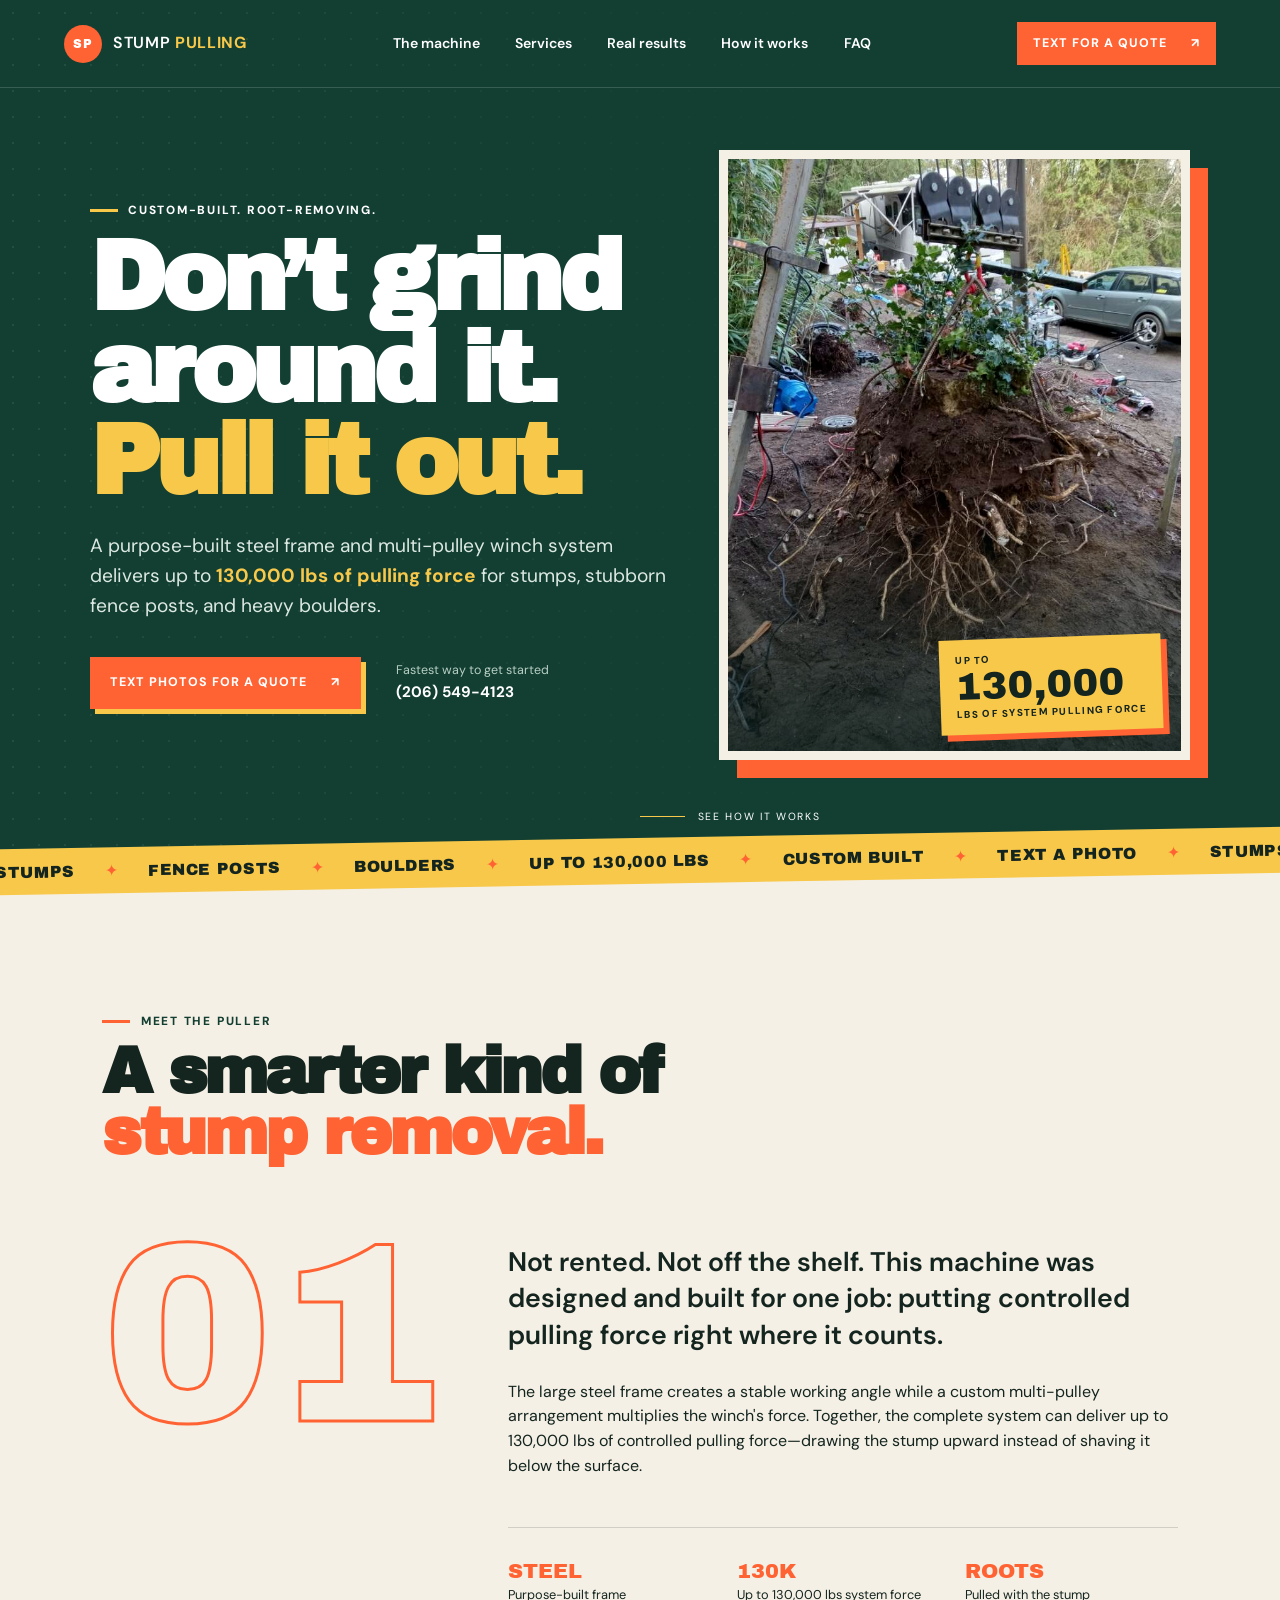
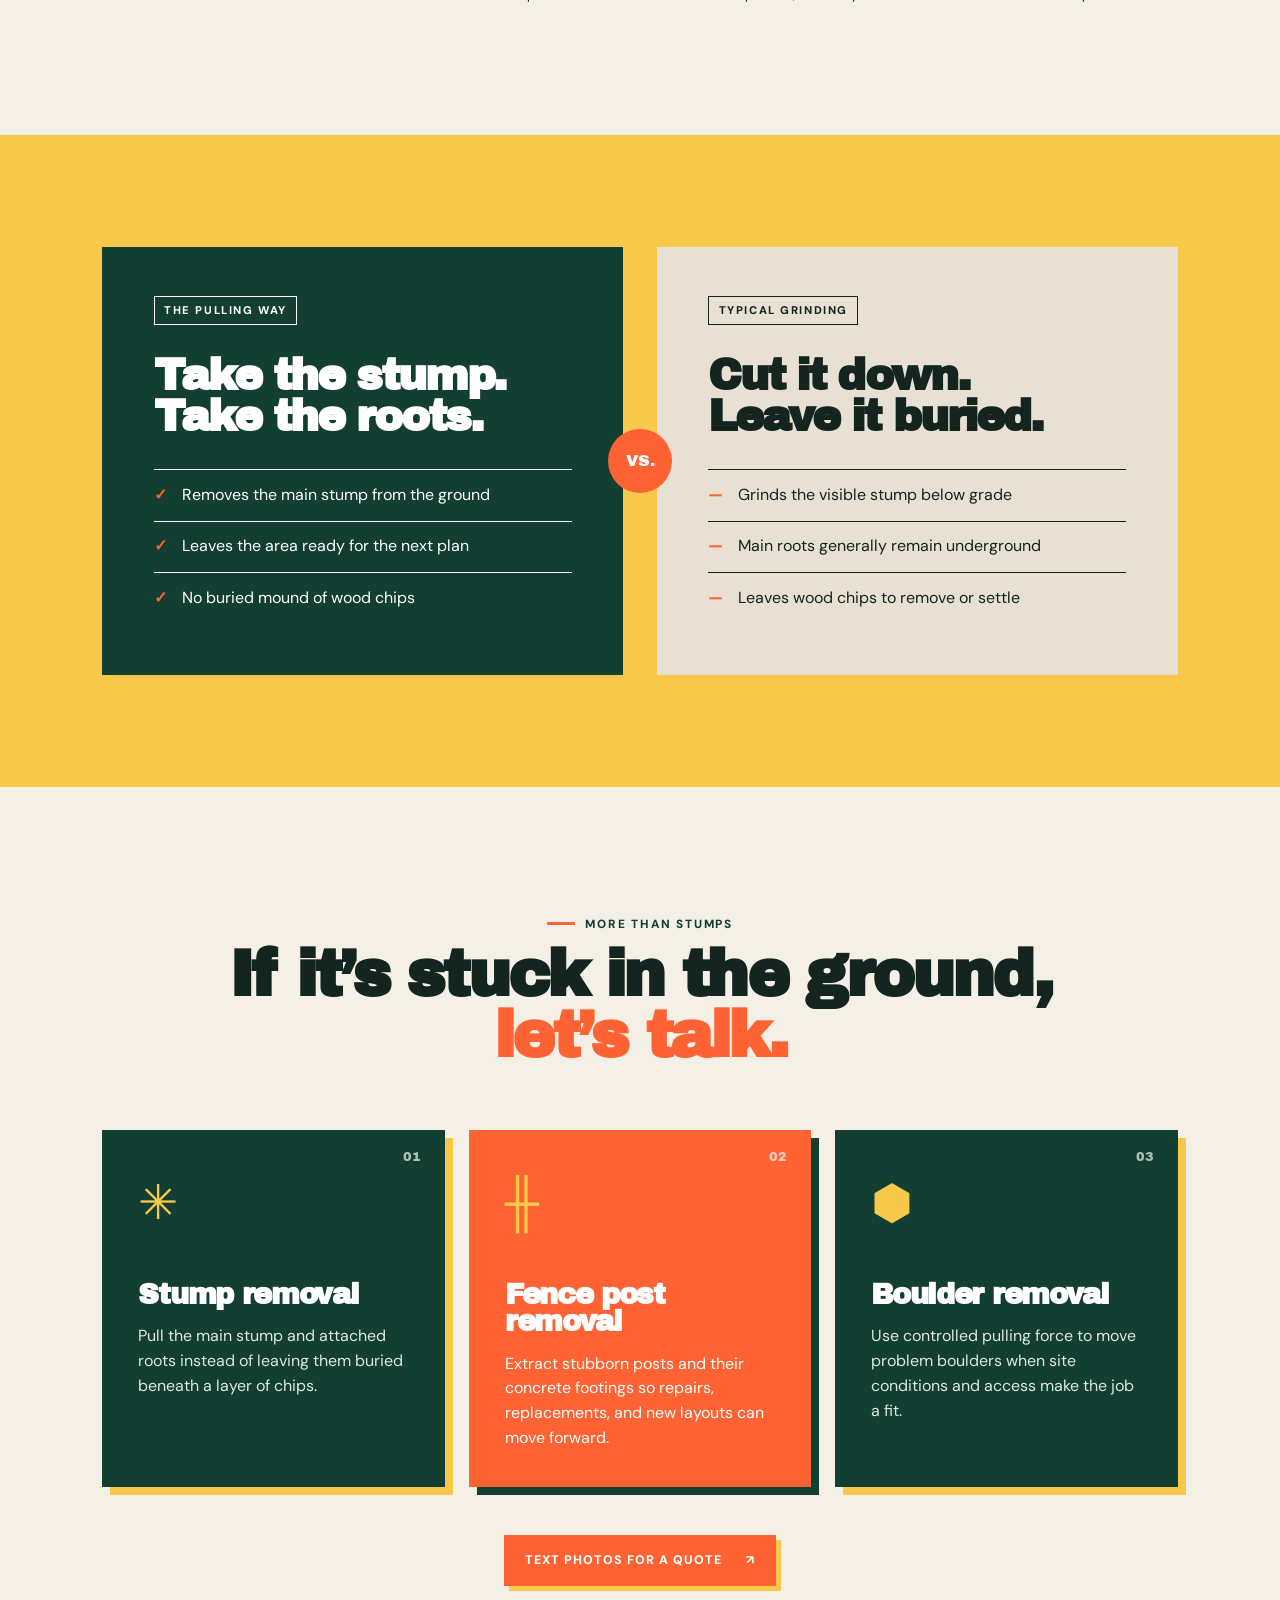
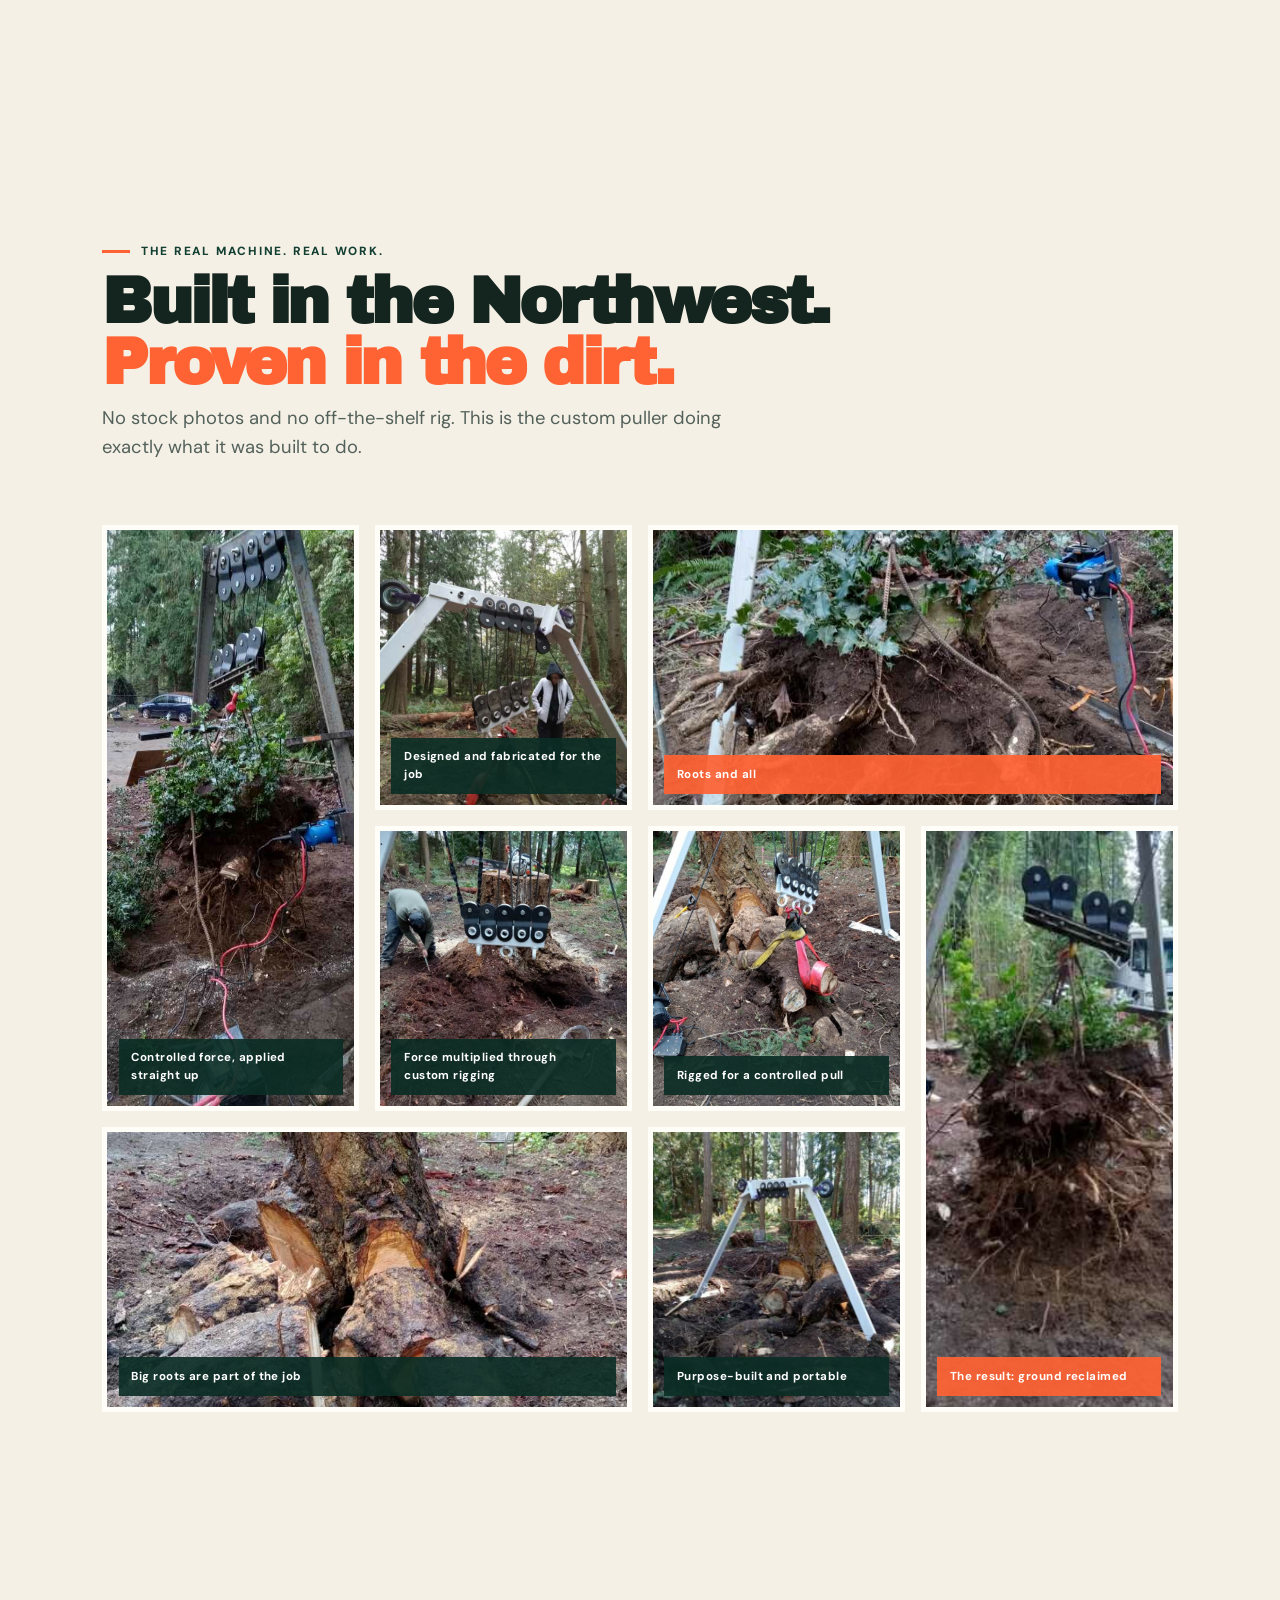
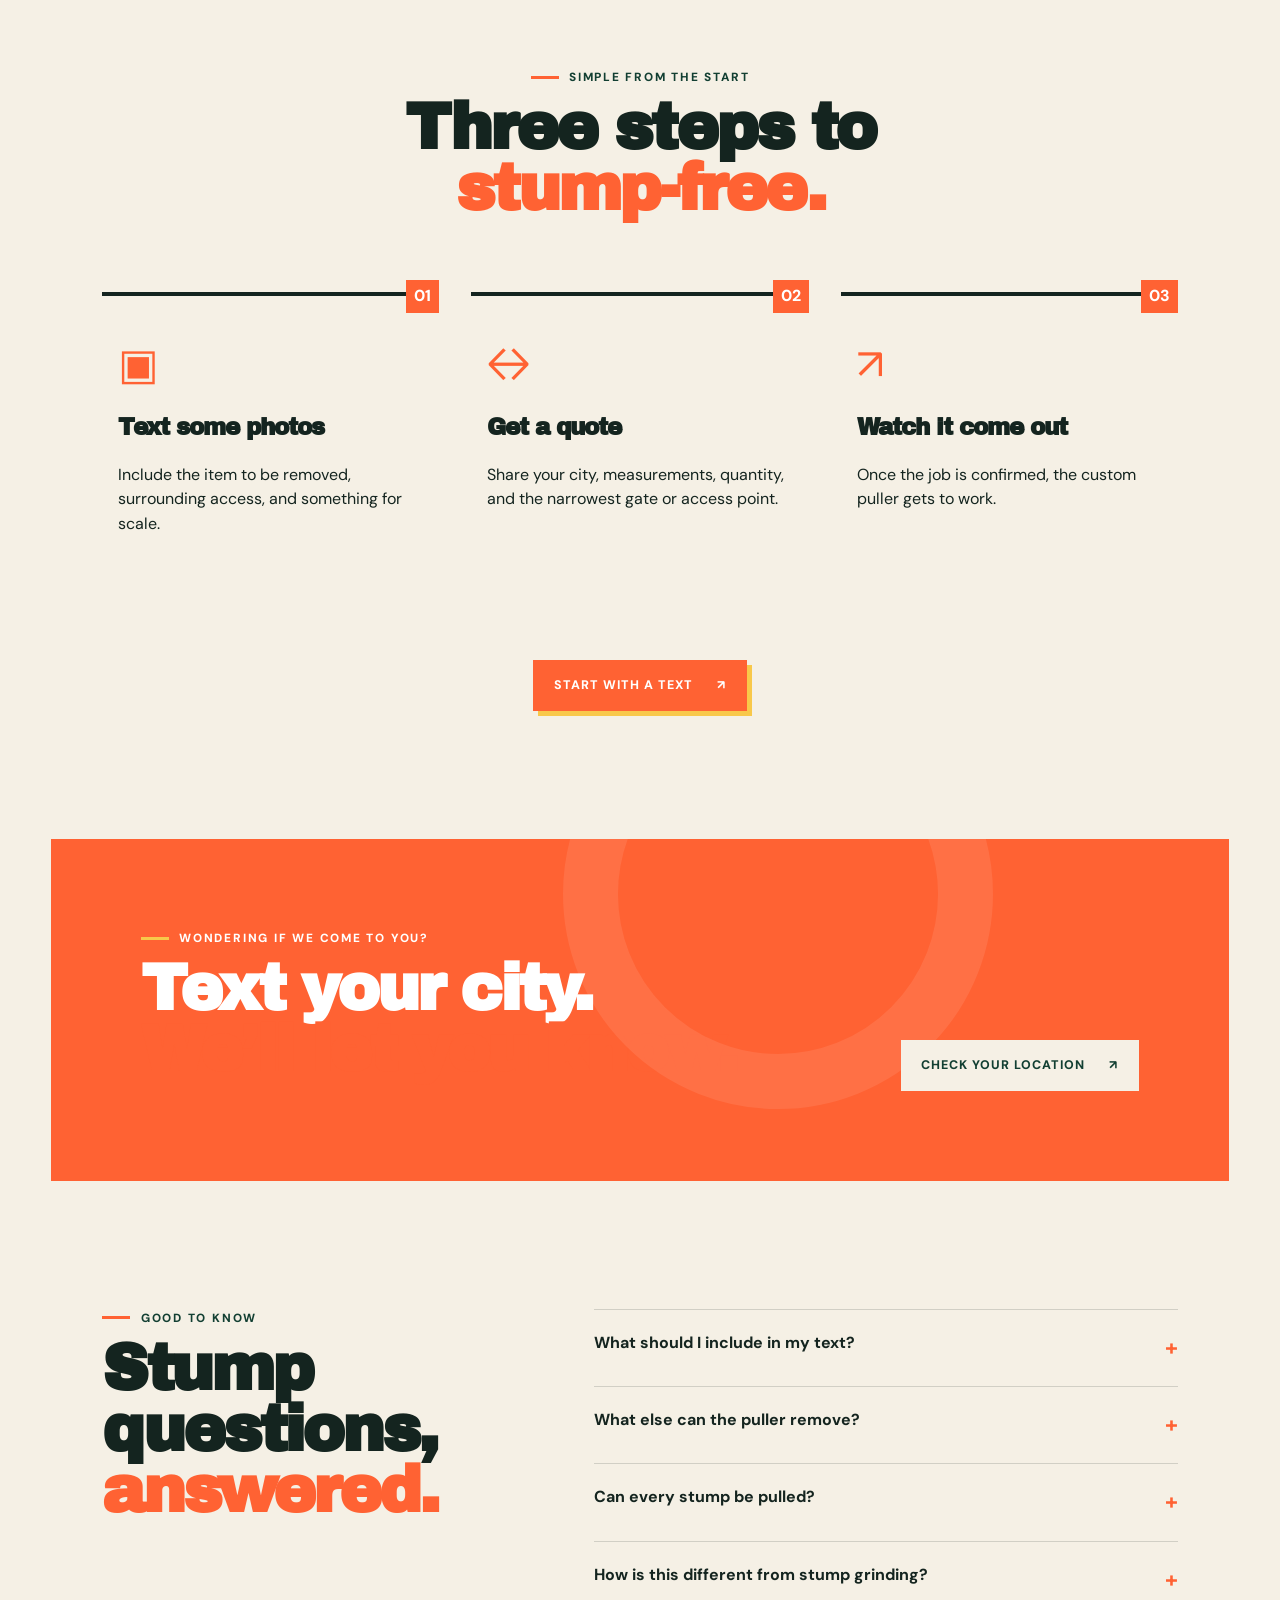
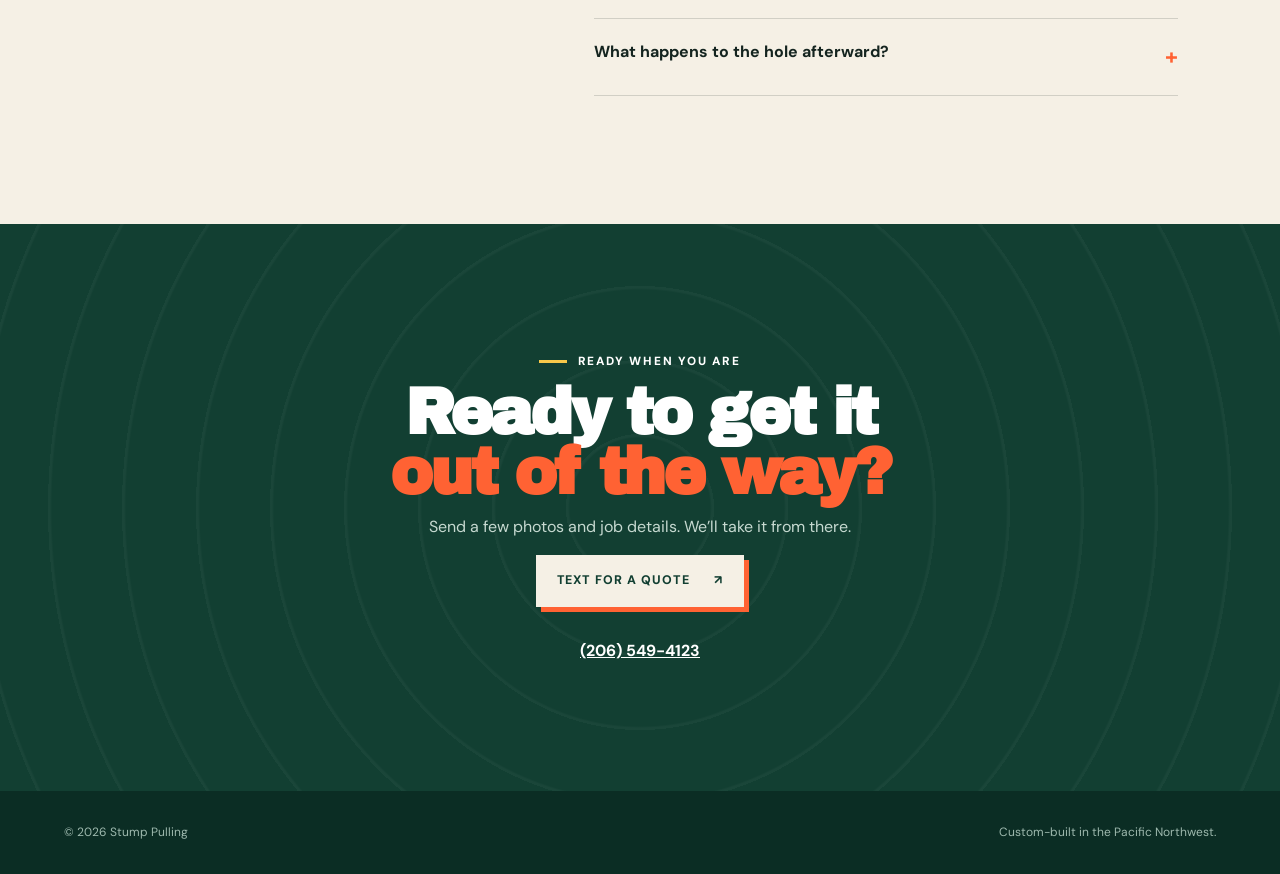
==== commit 9c95b64f: "Add fence post and boulder removal services" ====
--- a/index.html
+++ b/index.html
@@ -4,10 +4,20 @@
   <meta charset="utf-8">
   <meta name="viewport" content="width=device-width, initial-scale=1">
   <meta name="theme-color" content="#123f32">
-  <meta name="description" content="A custom-built steel frame and pulley system delivering up to 130,000 lbs of pulling force to remove unwanted stumps by the roots. Text photos for a quote.">
+  <meta name="description" content="Up to 130,000 lbs of controlled pulling force for stump, fence post, and boulder removal. Text photos for a quote.">
   <title>Stump Pulling | Pull the problem out by the roots</title>
   <link rel="stylesheet" href="styles.css">
   <style>.reveal{opacity:1!important;transform:none!important}</style>
+  <style>
+    .service-grid{display:grid;grid-template-columns:repeat(3,1fr);gap:1.5rem;margin:4rem 0 3rem}
+    .service-card{background:var(--green);color:white;padding:2.25rem;min-height:330px;position:relative;box-shadow:8px 8px 0 var(--yellow)}
+    .service-card-orange{background:var(--orange);box-shadow:8px 8px 0 var(--green)}
+    .service-card>span{position:absolute;right:1.5rem;top:1.2rem;font:.8rem "Archivo Black";opacity:.65}
+    .service-icon{font-size:3rem;color:var(--yellow);margin-bottom:2.5rem}
+    .service-card h3{font-size:1.8rem;margin-bottom:1rem}
+    .service-card p{color:#dce8e2;margin:0}.service-card-orange p{color:white}
+    @media(max-width:850px){.service-grid{grid-template-columns:1fr}.service-card{min-height:260px}}
+  </style>
   <script src="script.js" defer></script>
 </head>
 <body>
@@ -19,6 +29,7 @@
     </a>
     <nav aria-label="Main navigation">
       <a href="#machine">The machine</a>
+      <a href="#services">Services</a>
       <a href="#results">Real results</a>
       <a href="#process">How it works</a>
       <a href="#faq">FAQ</a>
@@ -31,7 +42,7 @@
       <div class="hero-copy reveal">
         <p class="eyebrow"><span></span> Custom-built. Root-removing.</p>
         <h1>Don’t grind around it.<br><em>Pull it out.</em></h1>
-        <p class="hero-lede">A purpose-built steel frame and multi-pulley winch system delivers up to <strong>130,000 lbs of pulling force</strong> to remove unwanted stumps—roots and all.</p>
+        <p class="hero-lede">A purpose-built steel frame and multi-pulley winch system delivers up to <strong>130,000 lbs of pulling force</strong> for stumps, stubborn fence posts, and heavy boulders.</p>
         <div class="hero-actions">
           <a class="button sms-link" href="#">Text photos for a quote <span aria-hidden="true">↗</span></a>
           <span class="phone-note">Fastest way to get started<br><strong>(206) 549-4123</strong></span>
@@ -45,7 +56,7 @@
     </section>
 
     <section class="ticker" aria-label="Service highlights">
-      <div>ROOTS OUT <i>✦</i> UP TO 130,000 LBS <i>✦</i> CUSTOM BUILT <i>✦</i> TEXT A PHOTO <i>✦</i> ROOTS OUT <i>✦</i> GROUND BACK</div>
+      <div>STUMPS <i>✦</i> FENCE POSTS <i>✦</i> BOULDERS <i>✦</i> UP TO 130,000 LBS <i>✦</i> CUSTOM BUILT <i>✦</i> TEXT A PHOTO <i>✦</i> STUMPS <i>✦</i> FENCE POSTS <i>✦</i> BOULDERS <i>✦</i> UP TO 130,000 LBS <i>✦</i></div>
     </section>
 
     <section class="machine-section section" id="machine">
@@ -89,6 +100,19 @@
       </div>
     </section>
 
+    <section class="services section" id="services">
+      <div class="section-intro centered reveal">
+        <p class="eyebrow dark"><span></span> More than stumps</p>
+        <h2>If it’s stuck in the ground,<br><em>let’s talk.</em></h2>
+      </div>
+      <div class="service-grid">
+        <article class="service-card reveal"><span>01</span><div class="service-icon" aria-hidden="true">✳</div><h3>Stump removal</h3><p>Pull the main stump and attached roots instead of leaving them buried beneath a layer of chips.</p></article>
+        <article class="service-card service-card-orange reveal"><span>02</span><div class="service-icon" aria-hidden="true">╫</div><h3>Fence post removal</h3><p>Extract stubborn posts and their concrete footings so repairs, replacements, and new layouts can move forward.</p></article>
+        <article class="service-card reveal"><span>03</span><div class="service-icon" aria-hidden="true">⬢</div><h3>Boulder removal</h3><p>Use controlled pulling force to move problem boulders when site conditions and access make the job a fit.</p></article>
+      </div>
+      <div class="center"><a class="button sms-link" href="#">Text photos for a quote <span aria-hidden="true">↗</span></a></div>
+    </section>
+
     <section class="results section" id="results">
       <div class="section-intro reveal">
         <p class="eyebrow dark"><span></span> The real machine. Real work.</p>
@@ -113,8 +137,8 @@
         <h2>Three steps to<br><em>stump-free.</em></h2>
       </div>
       <div class="steps">
-        <article class="step reveal"><span>01</span><div class="step-icon">▣</div><h3>Text some photos</h3><p>Include the stump, surrounding access, and something for scale.</p></article>
-        <article class="step reveal"><span>02</span><div class="step-icon">↔</div><h3>Get a quote</h3><p>Share your city, stump widths, quantity, and the narrowest gate or access point.</p></article>
+        <article class="step reveal"><span>01</span><div class="step-icon">▣</div><h3>Text some photos</h3><p>Include the item to be removed, surrounding access, and something for scale.</p></article>
+        <article class="step reveal"><span>02</span><div class="step-icon">↔</div><h3>Get a quote</h3><p>Share your city, measurements, quantity, and the narrowest gate or access point.</p></article>
         <article class="step reveal"><span>03</span><div class="step-icon">↗</div><h3>Watch it come out</h3><p>Once the job is confirmed, the custom puller gets to work.</p></article>
       </div>
       <div class="center"><a class="button sms-link" href="#">Start with a text <span aria-hidden="true">↗</span></a></div>
@@ -128,7 +152,8 @@
     <section class="faq section" id="faq">
       <div class="section-intro reveal"><p class="eyebrow dark"><span></span> Good to know</p><h2>Stump questions,<br><em>answered.</em></h2></div>
       <div class="faq-list reveal">
-        <details><summary>What should I include in my text? <span>+</span></summary><p>Your name, city, number of stumps, approximate width of each stump, the narrowest gate or access width, and a few clear photos.</p></details>
+        <details><summary>What should I include in my text? <span>+</span></summary><p>Your name, city, what needs to be removed, approximate measurements, quantity, the narrowest gate or access width, and a few clear photos.</p></details>
+        <details><summary>What else can the puller remove? <span>+</span></summary><p>In addition to stumps, the system can remove fence posts and move boulders when site conditions and access are suitable. Text photos for a quick first look.</p></details>
         <details><summary>Can every stump be pulled? <span>+</span></summary><p>Site conditions, stump size, species, access, nearby structures, and underground utilities all matter. Photos help with the first look; final suitability is confirmed before work begins.</p></details>
         <details><summary>How is this different from stump grinding? <span>+</span></summary><p>Grinding cuts the stump into chips below the surface. Pulling aims to remove the main stump and attached roots from the ground.</p></details>
         <details><summary>What happens to the hole afterward? <span>+</span></summary><p>Every site is different. Ask about cleanup and backfill needs when requesting your quote so the full job can be discussed upfront.</p></details>
@@ -139,7 +164,7 @@
       <div class="rings" aria-hidden="true"></div>
       <div class="final-inner reveal">
         <p class="eyebrow"><span></span> Ready when you are</p>
-        <h2>That stump isn’t<br>going to pull <em>itself.</em></h2>
+        <h2>Ready to get it<br><em>out of the way?</em></h2>
         <p>Send a few photos and job details. We’ll take it from there.</p>
         <a class="button button-light sms-link" href="#">Text for a quote <span aria-hidden="true">↗</span></a>
         <a class="phone" href="tel:+12065494123">(206) 549-4123</a>
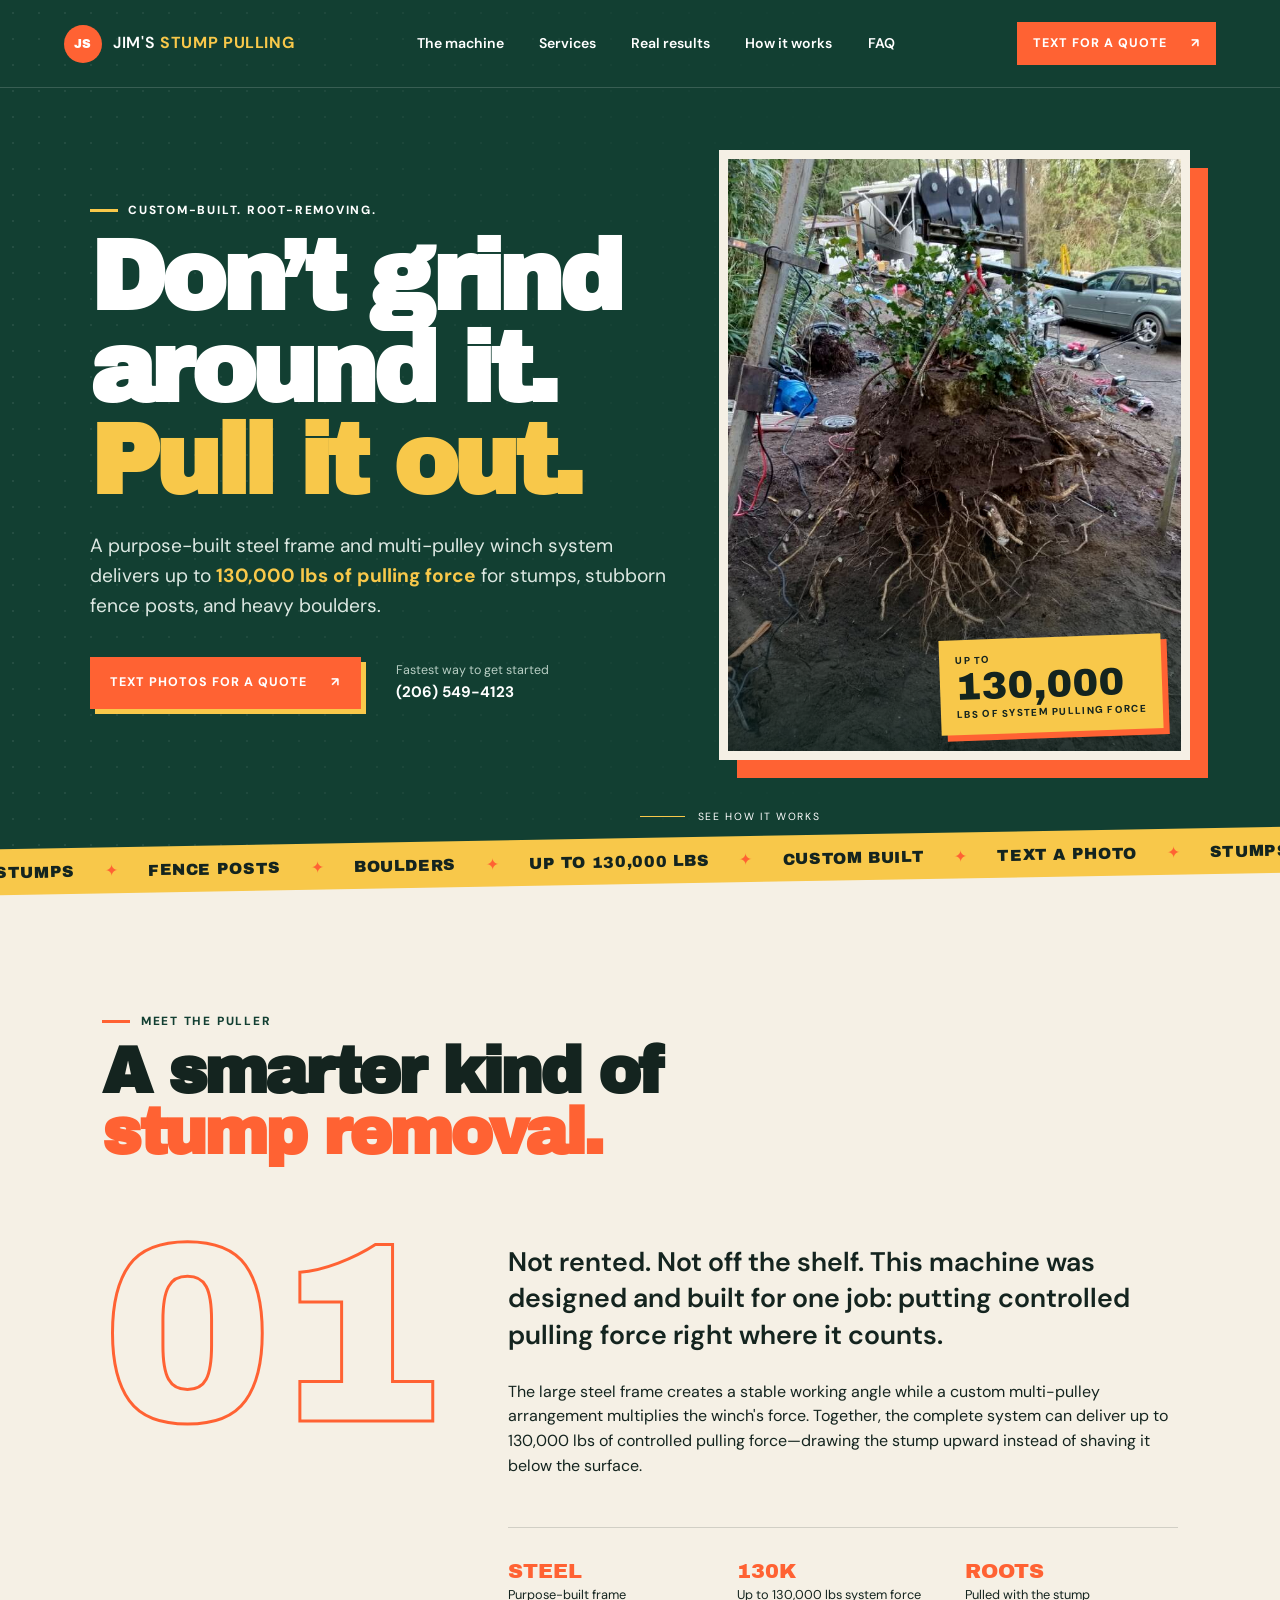
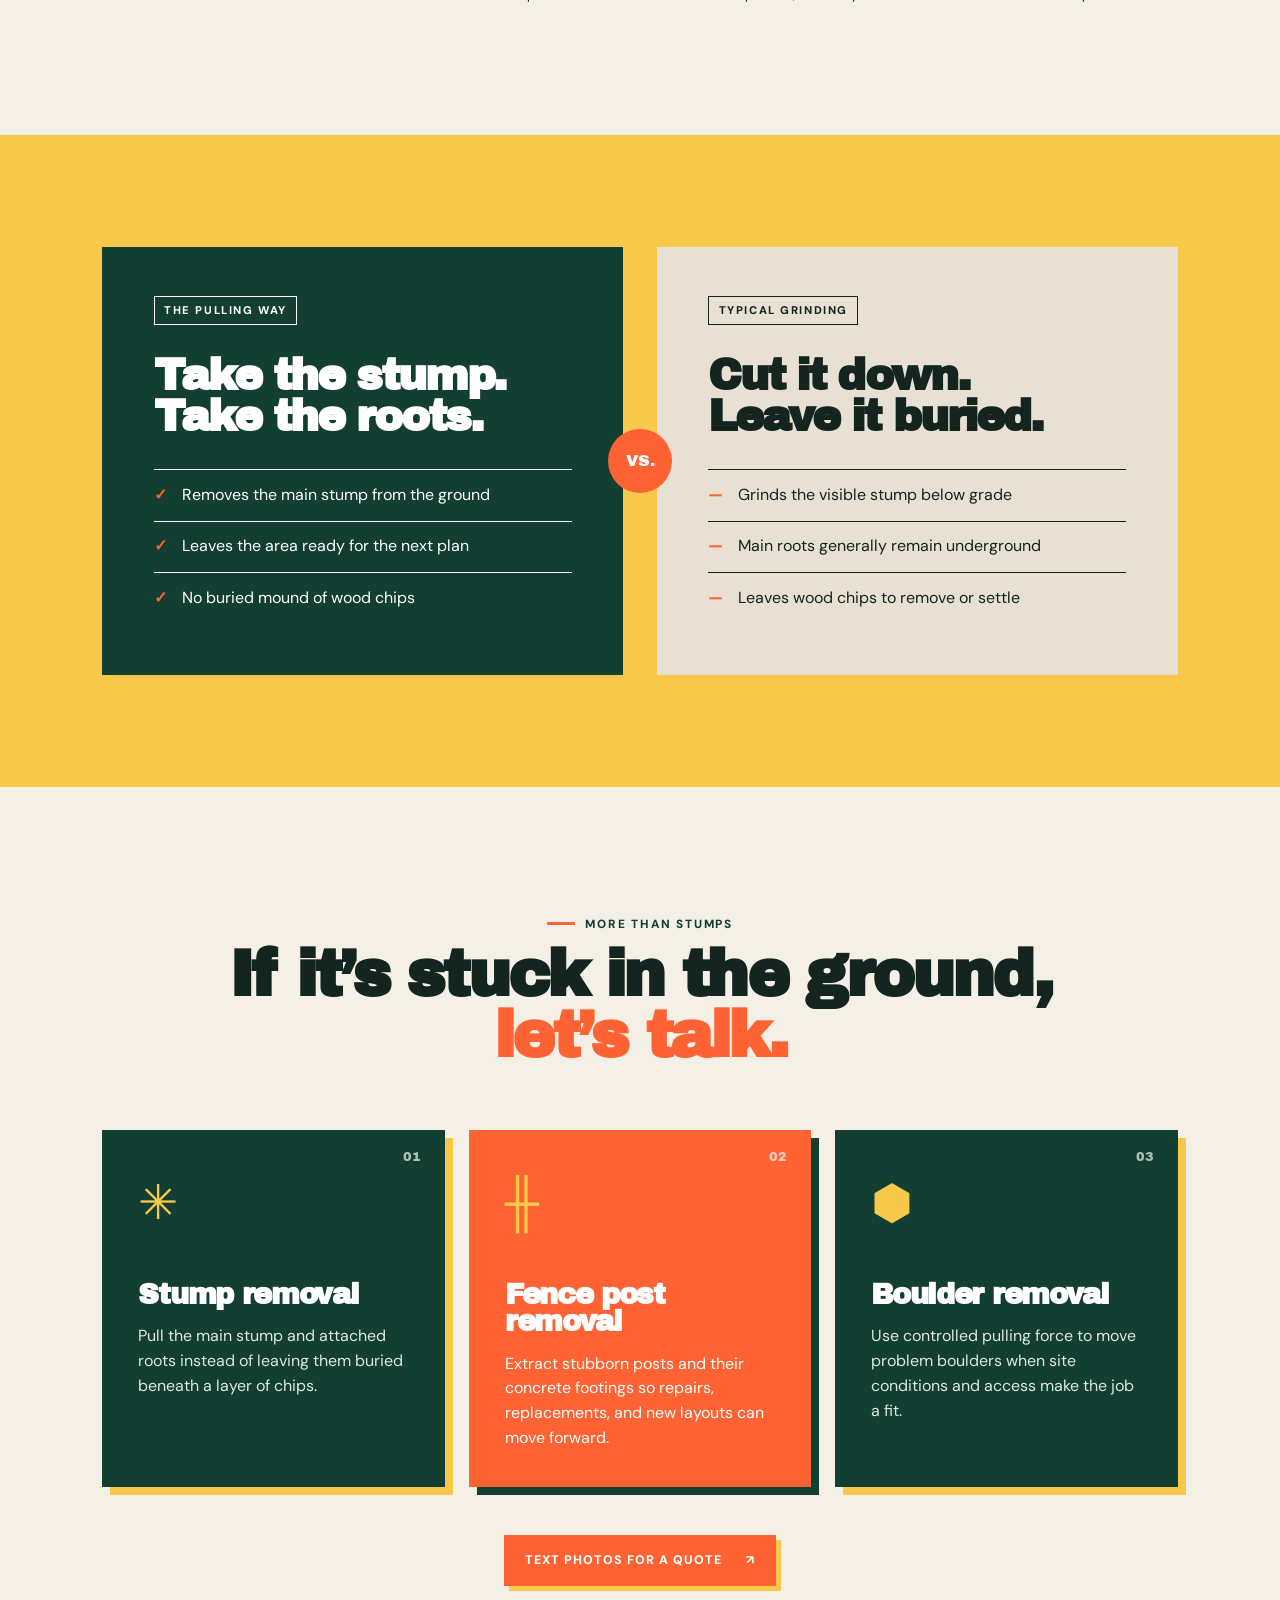
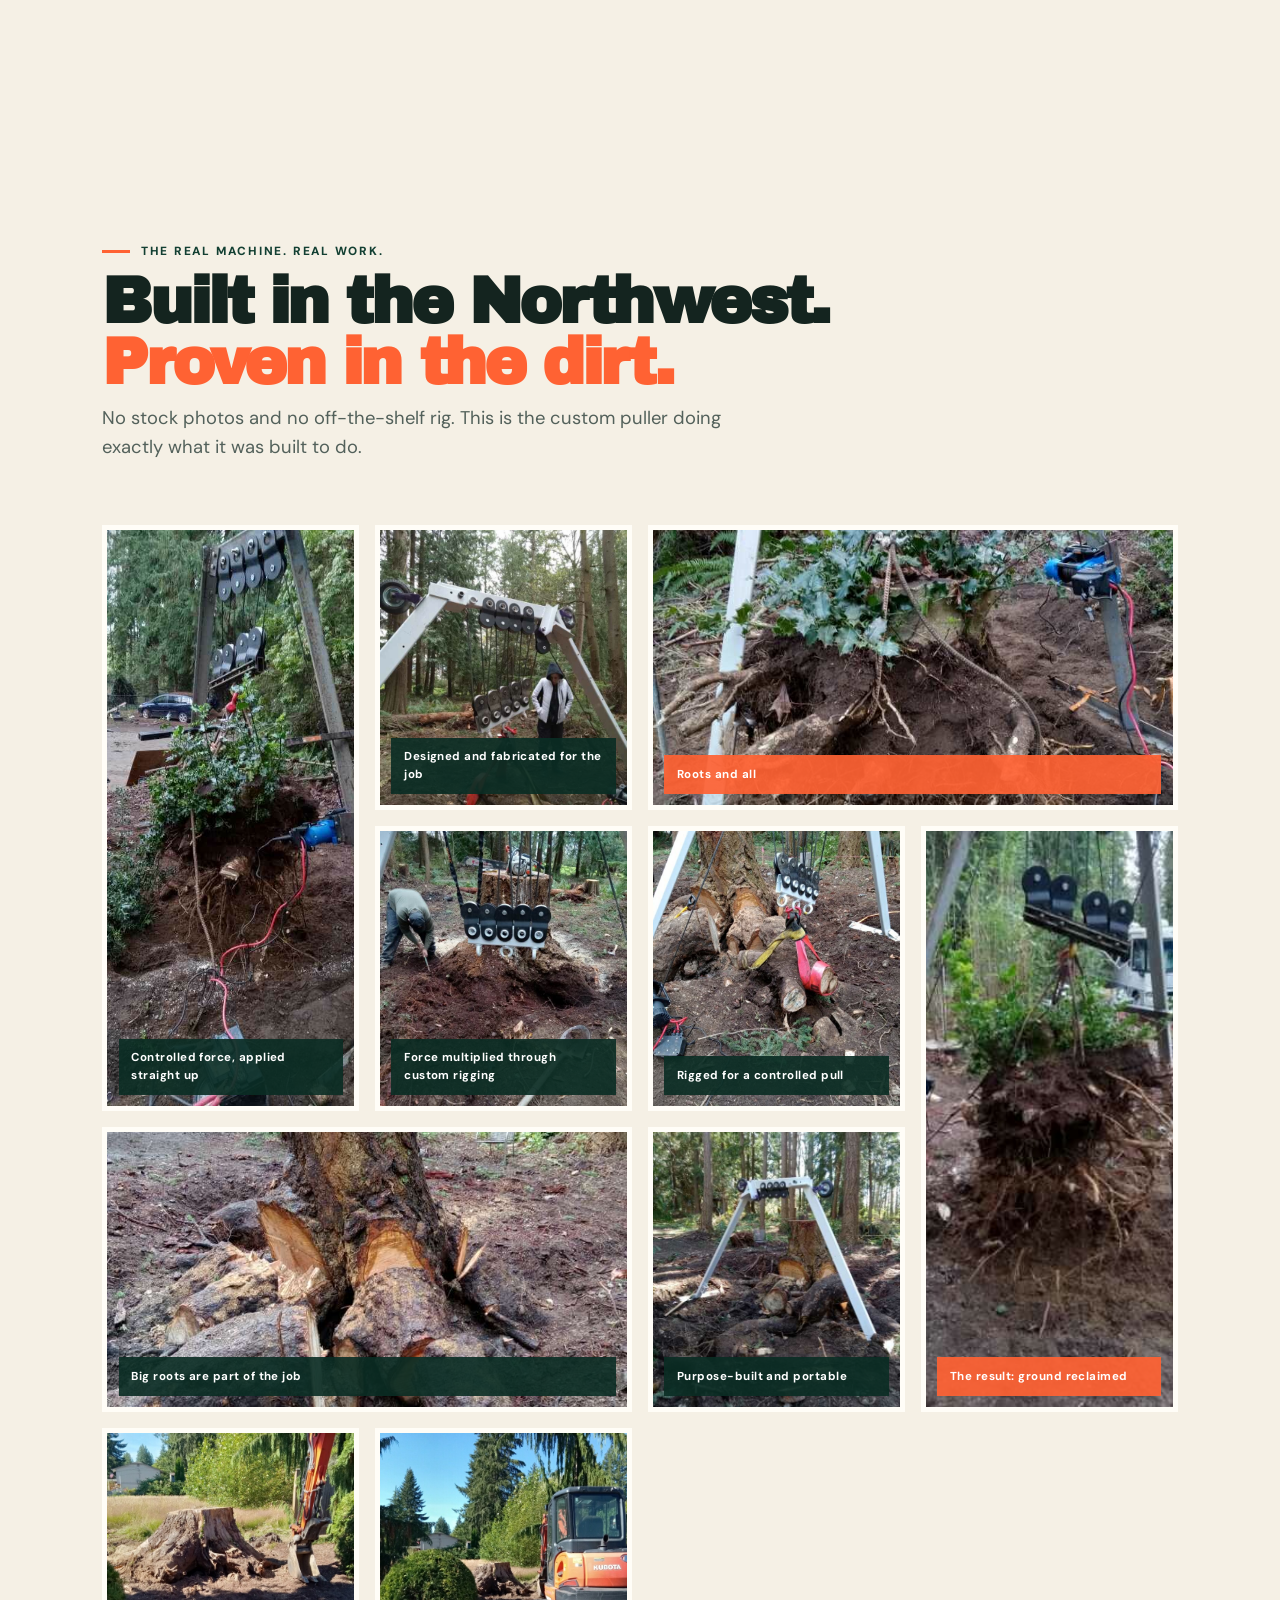
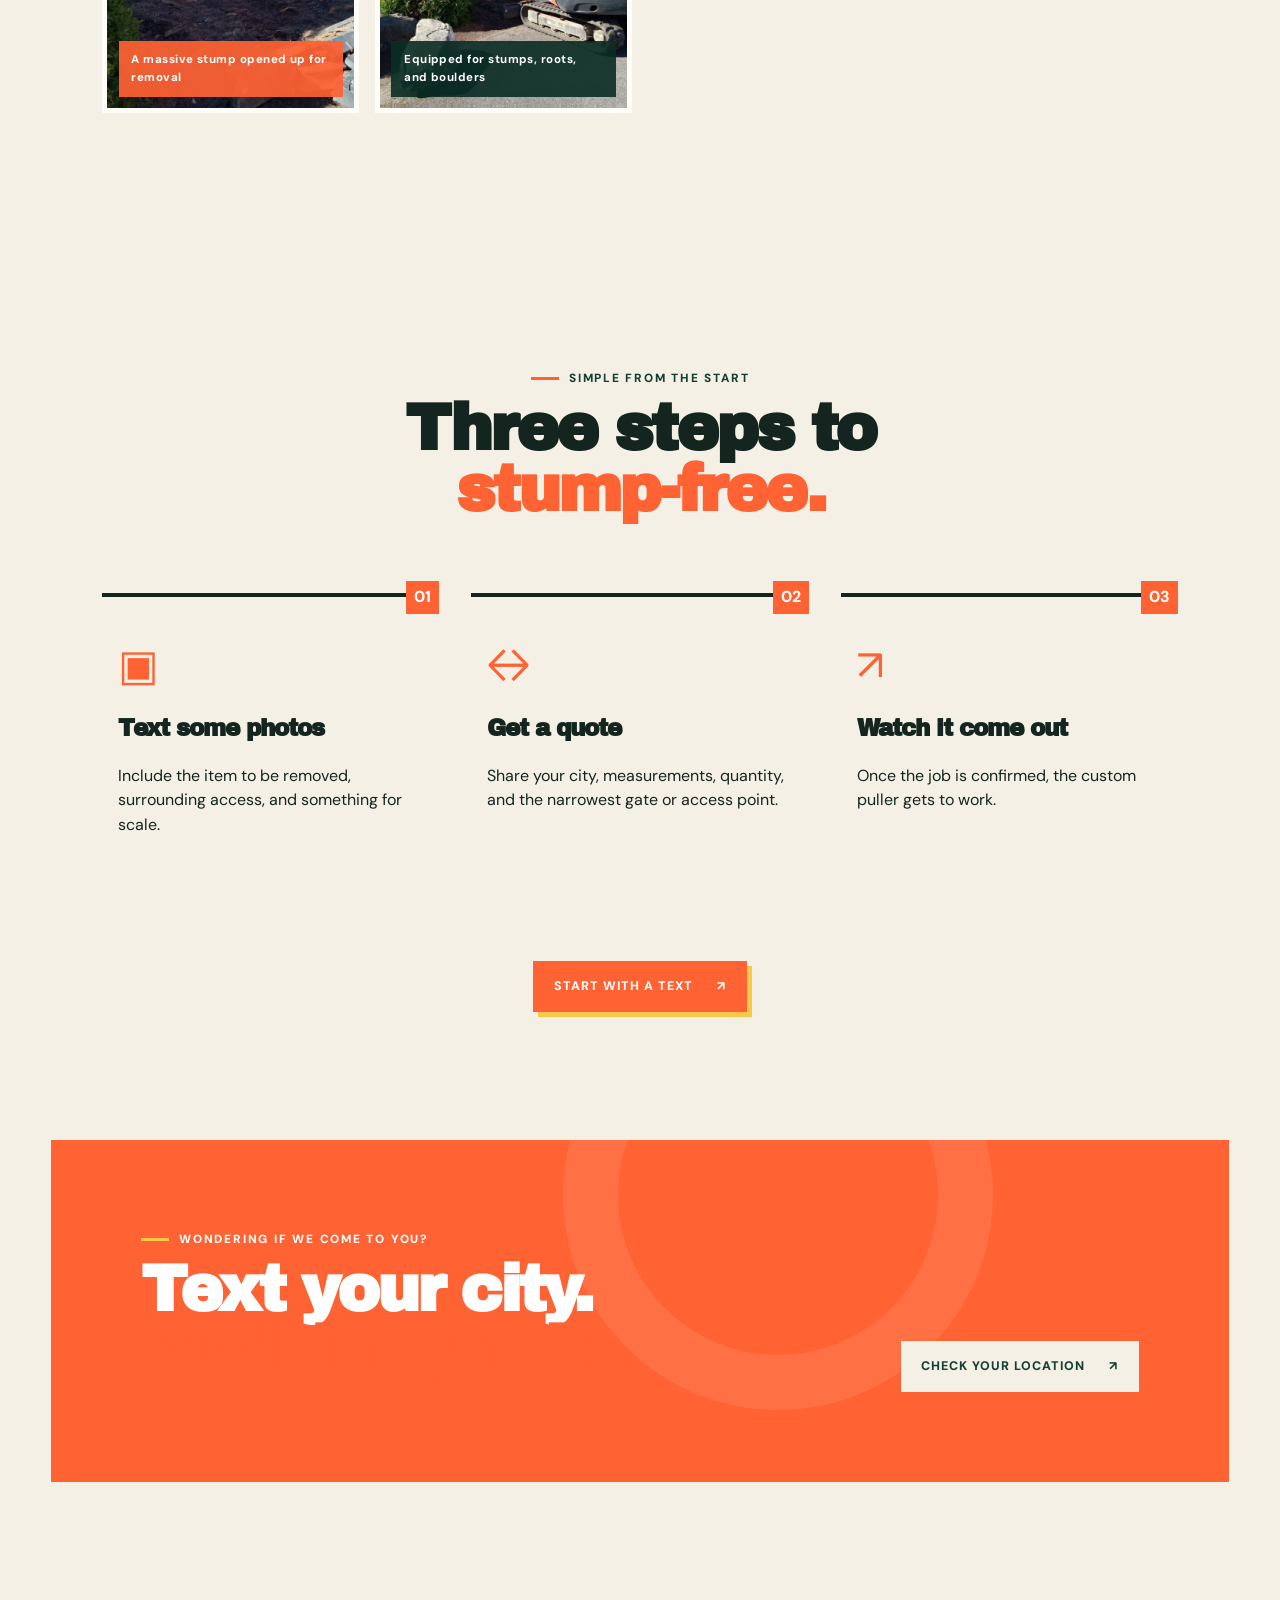
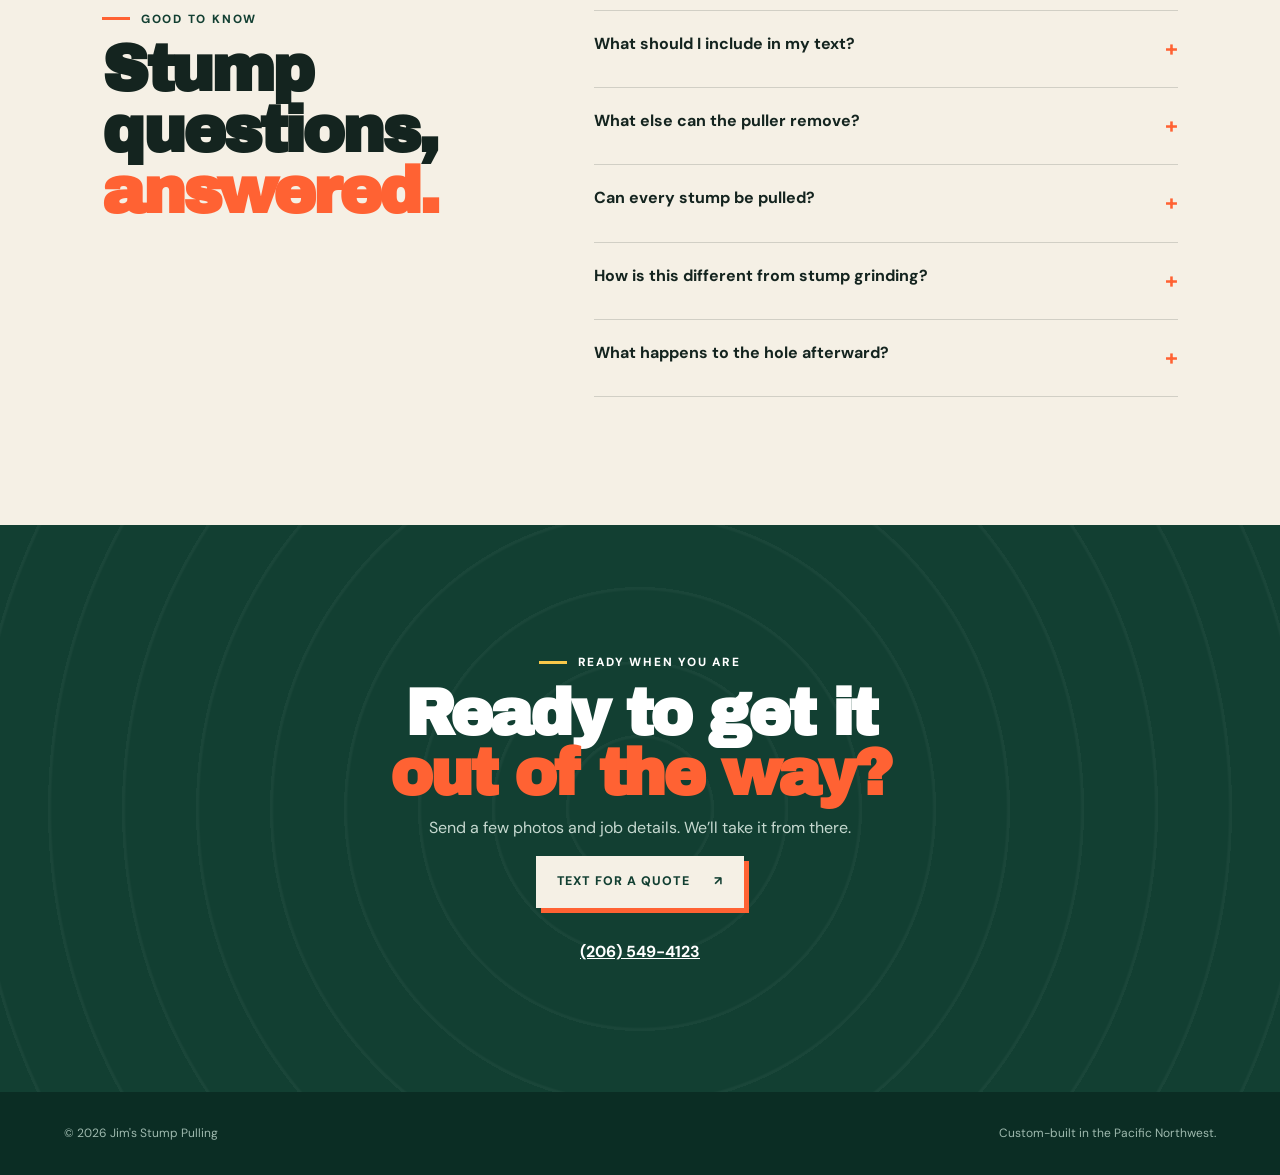
==== commit 73092d87: "Brand site as Jim's Stump Pulling and add job photos" ====
--- a/index.html
+++ b/index.html
@@ -5,7 +5,7 @@
   <meta name="viewport" content="width=device-width, initial-scale=1">
   <meta name="theme-color" content="#123f32">
   <meta name="description" content="Up to 130,000 lbs of controlled pulling force for stump, fence post, and boulder removal. Text photos for a quote.">
-  <title>Stump Pulling | Pull the problem out by the roots</title>
+  <title>Jim's Stump Pulling | Pull the problem out by the roots</title>
   <link rel="stylesheet" href="styles.css">
   <style>.reveal{opacity:1!important;transform:none!important}</style>
   <style>
@@ -23,9 +23,9 @@
 <body>
   <a class="skip-link" href="#main">Skip to content</a>
   <header class="site-header">
-    <a class="brand" href="#top" aria-label="Stump Pulling home">
-      <span class="brand-mark" aria-hidden="true">SP</span>
-      <span>STUMP <b>PULLING</b></span>
+    <a class="brand" href="#top" aria-label="Jim's Stump Pulling home">
+      <span class="brand-mark" aria-hidden="true">JS</span>
+      <span>JIM'S <b>STUMP PULLING</b></span>
     </a>
     <nav aria-label="Main navigation">
       <a href="#machine">The machine</a>
@@ -128,6 +128,8 @@
         <figure class="reveal"><img src="assets/photos/stump-lifted.jpg" width="381" height="509" loading="lazy" alt="Large stump and root ball suspended after being pulled from the soil"><figcaption>The result: ground reclaimed</figcaption></figure>
         <figure class="reveal"><img src="assets/photos/large-stump-one.jpg" width="720" height="960" loading="lazy" alt="Large mature stump with thick exposed roots before removal"><figcaption>Big roots are part of the job</figcaption></figure>
         <figure class="reveal"><img src="assets/photos/frame-at-work.jpg" width="524" height="699" loading="lazy" alt="Custom white A-frame puller positioned over a large stump"><figcaption>Purpose-built and portable</figcaption></figure>
+        <figure class="photo-wide reveal"><img src="assets/photos/large-stump-excavation.jpg" width="960" height="720" loading="lazy" alt="Large stump and root system exposed beside an excavator"><figcaption>A massive stump opened up for removal</figcaption></figure>
+        <figure class="photo-wide reveal"><img src="assets/photos/excavator-and-boulder.jpg" width="960" height="720" loading="lazy" alt="Compact excavator beside a large stump and boulder"><figcaption>Equipped for stumps, roots, and boulders</figcaption></figure>
       </div>
     </section>
 
@@ -172,6 +174,6 @@
     </section>
   </main>
 
-  <footer><span>© <span id="year"></span> Stump Pulling</span><span>Custom-built in the Pacific Northwest.</span></footer>
+  <footer><span>© <span id="year"></span> Jim's Stump Pulling</span><span>Custom-built in the Pacific Northwest.</span></footer>
 </body>
 </html>
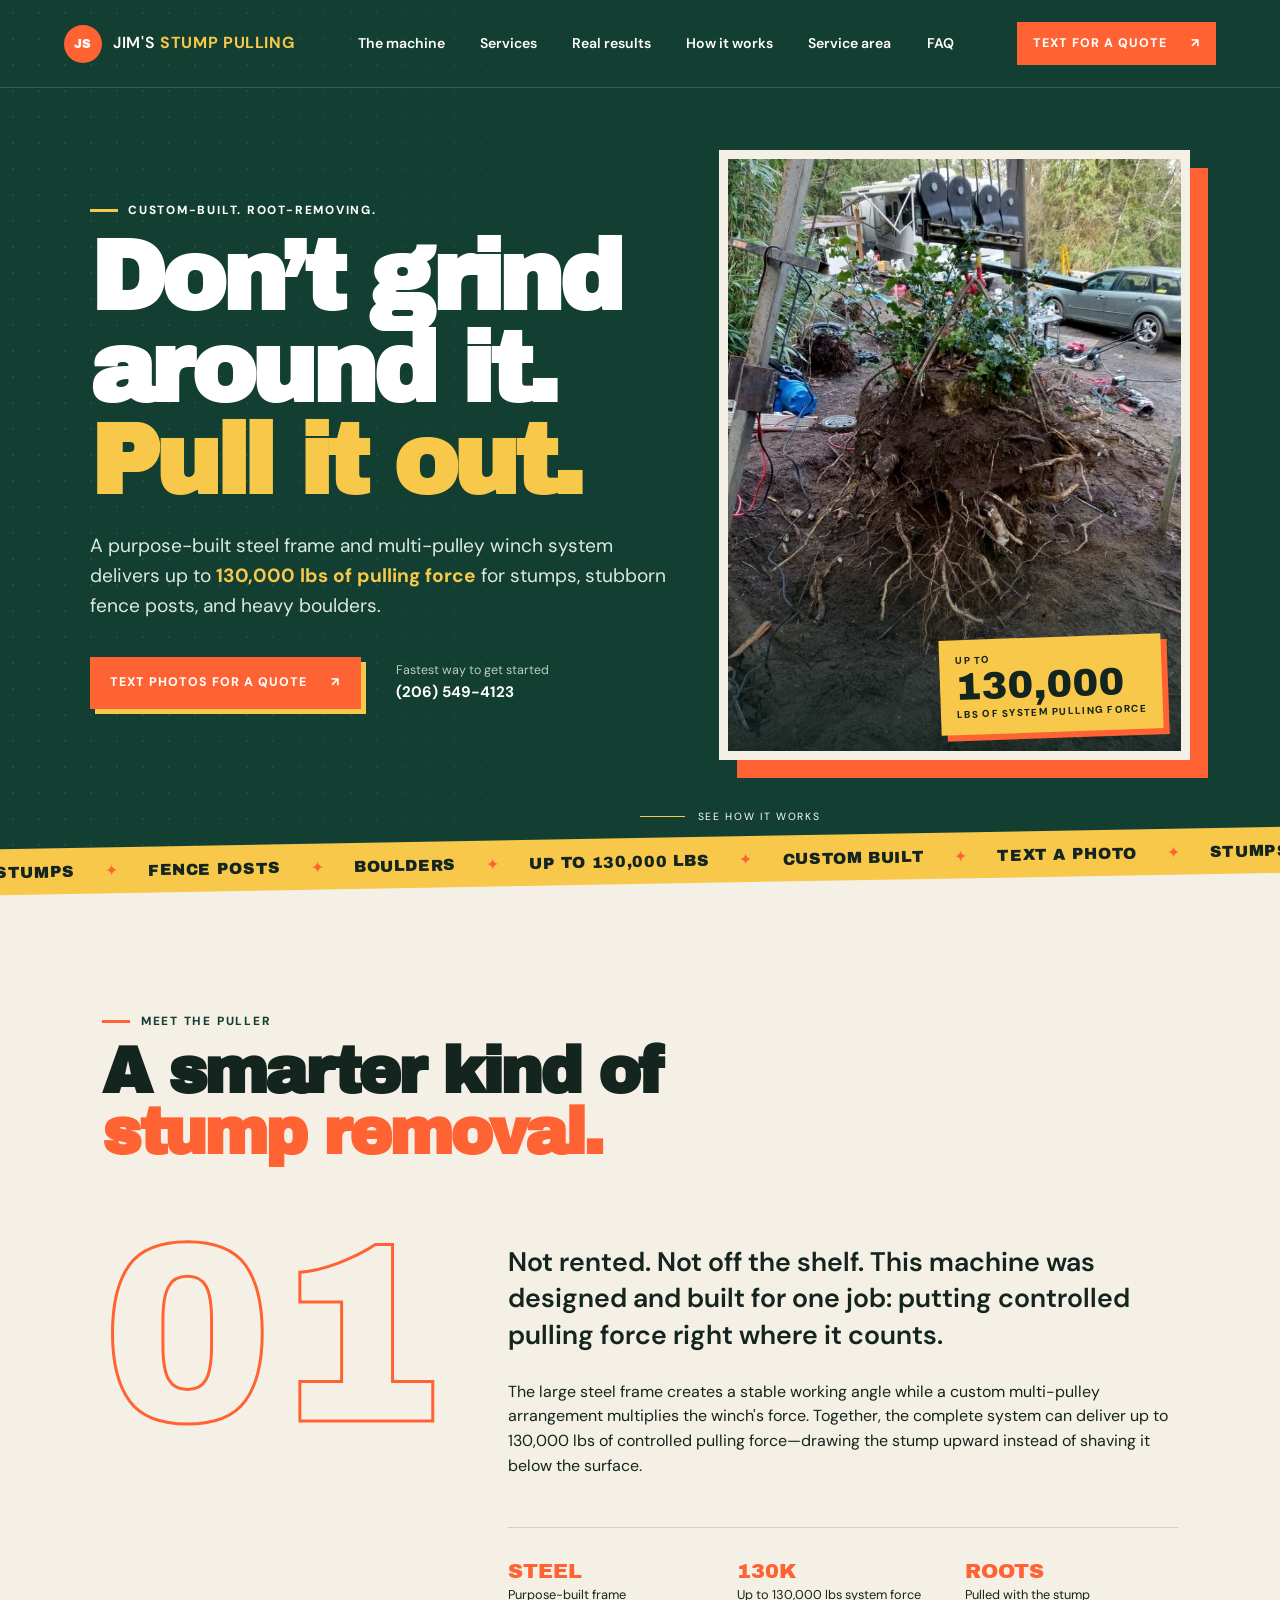
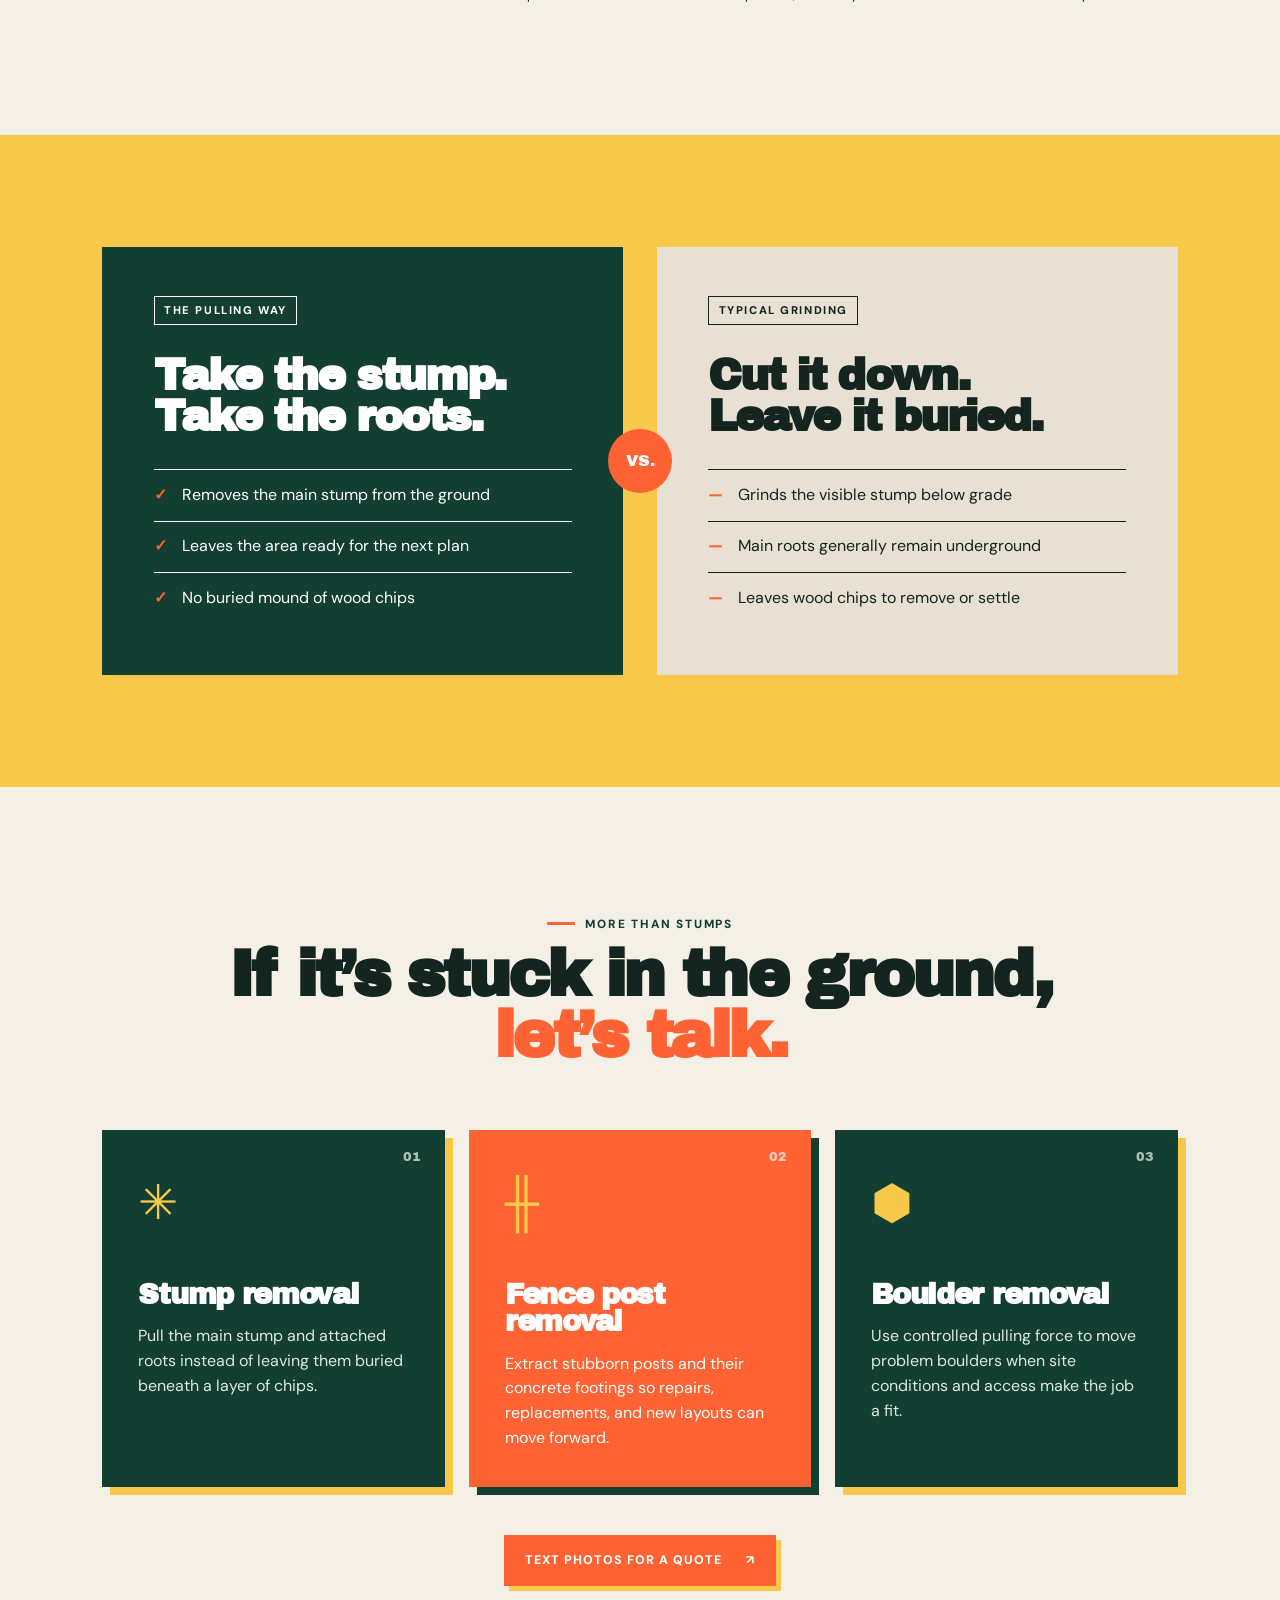
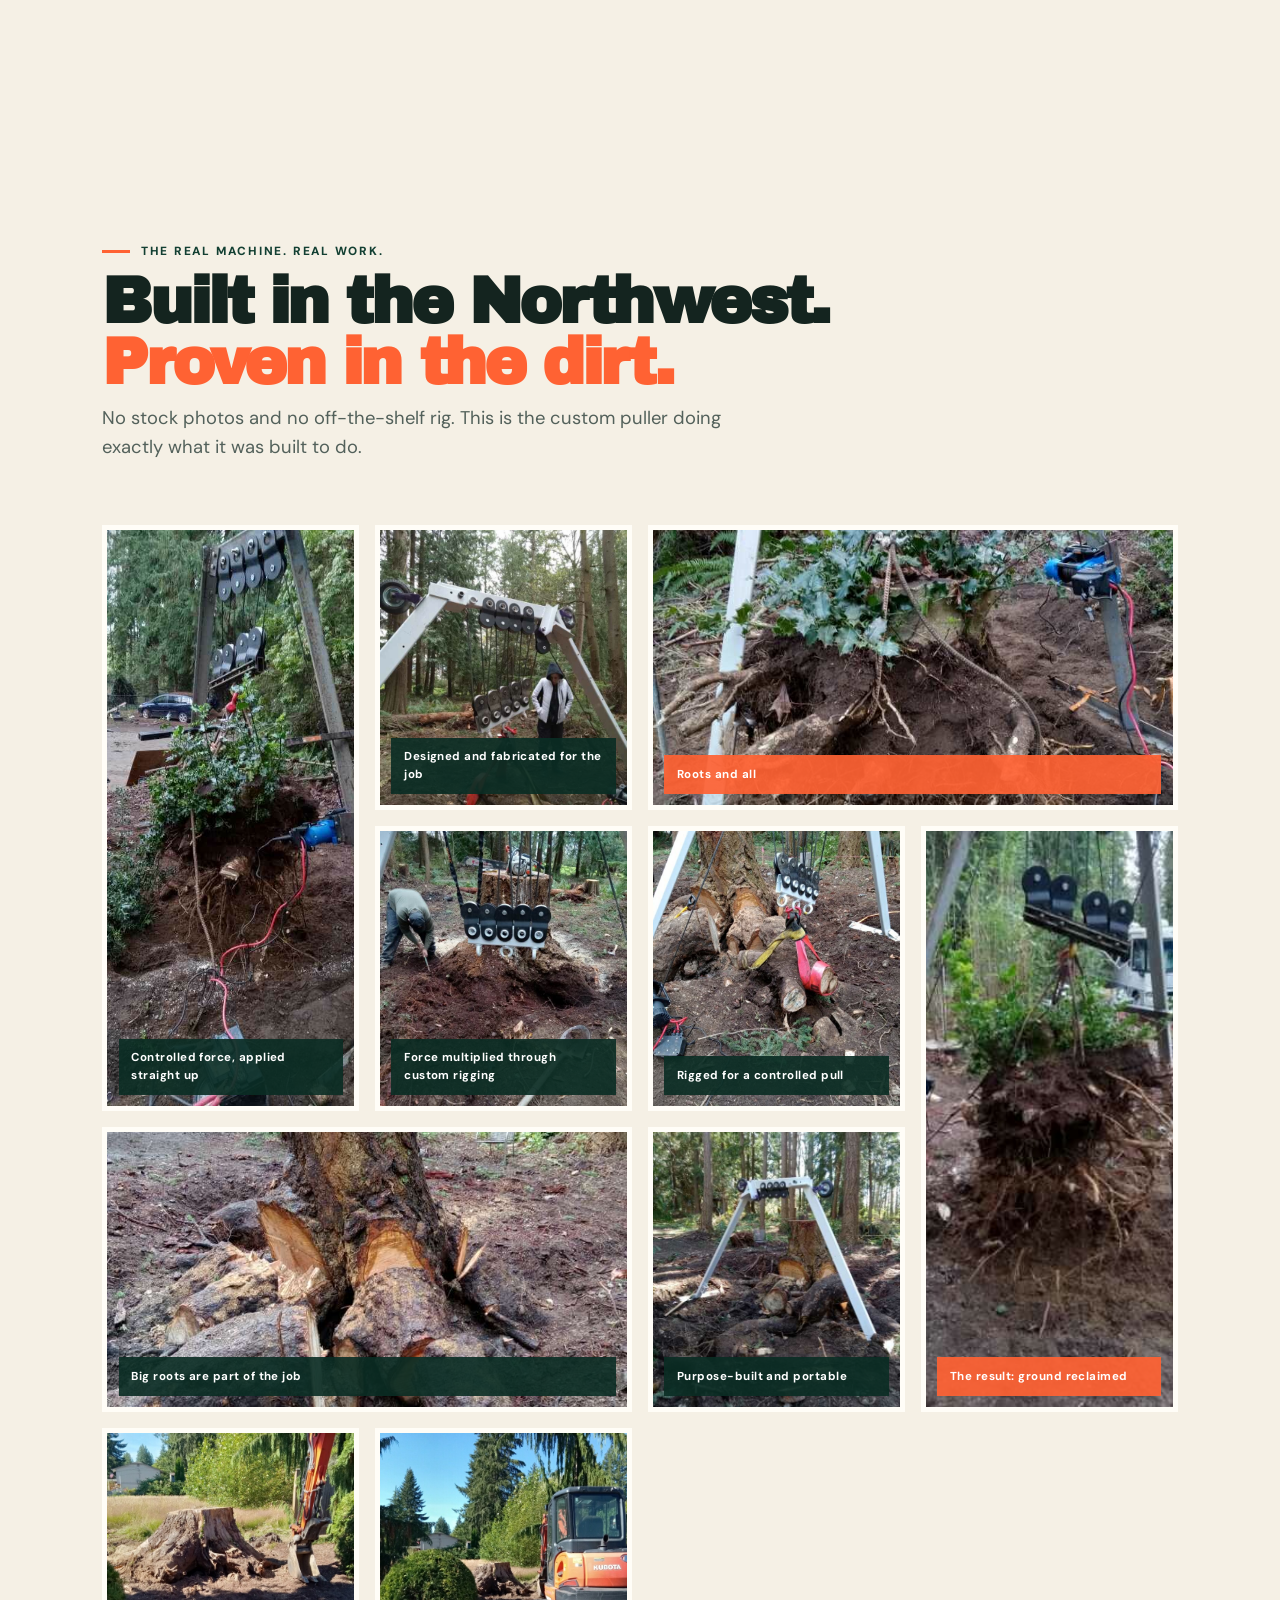
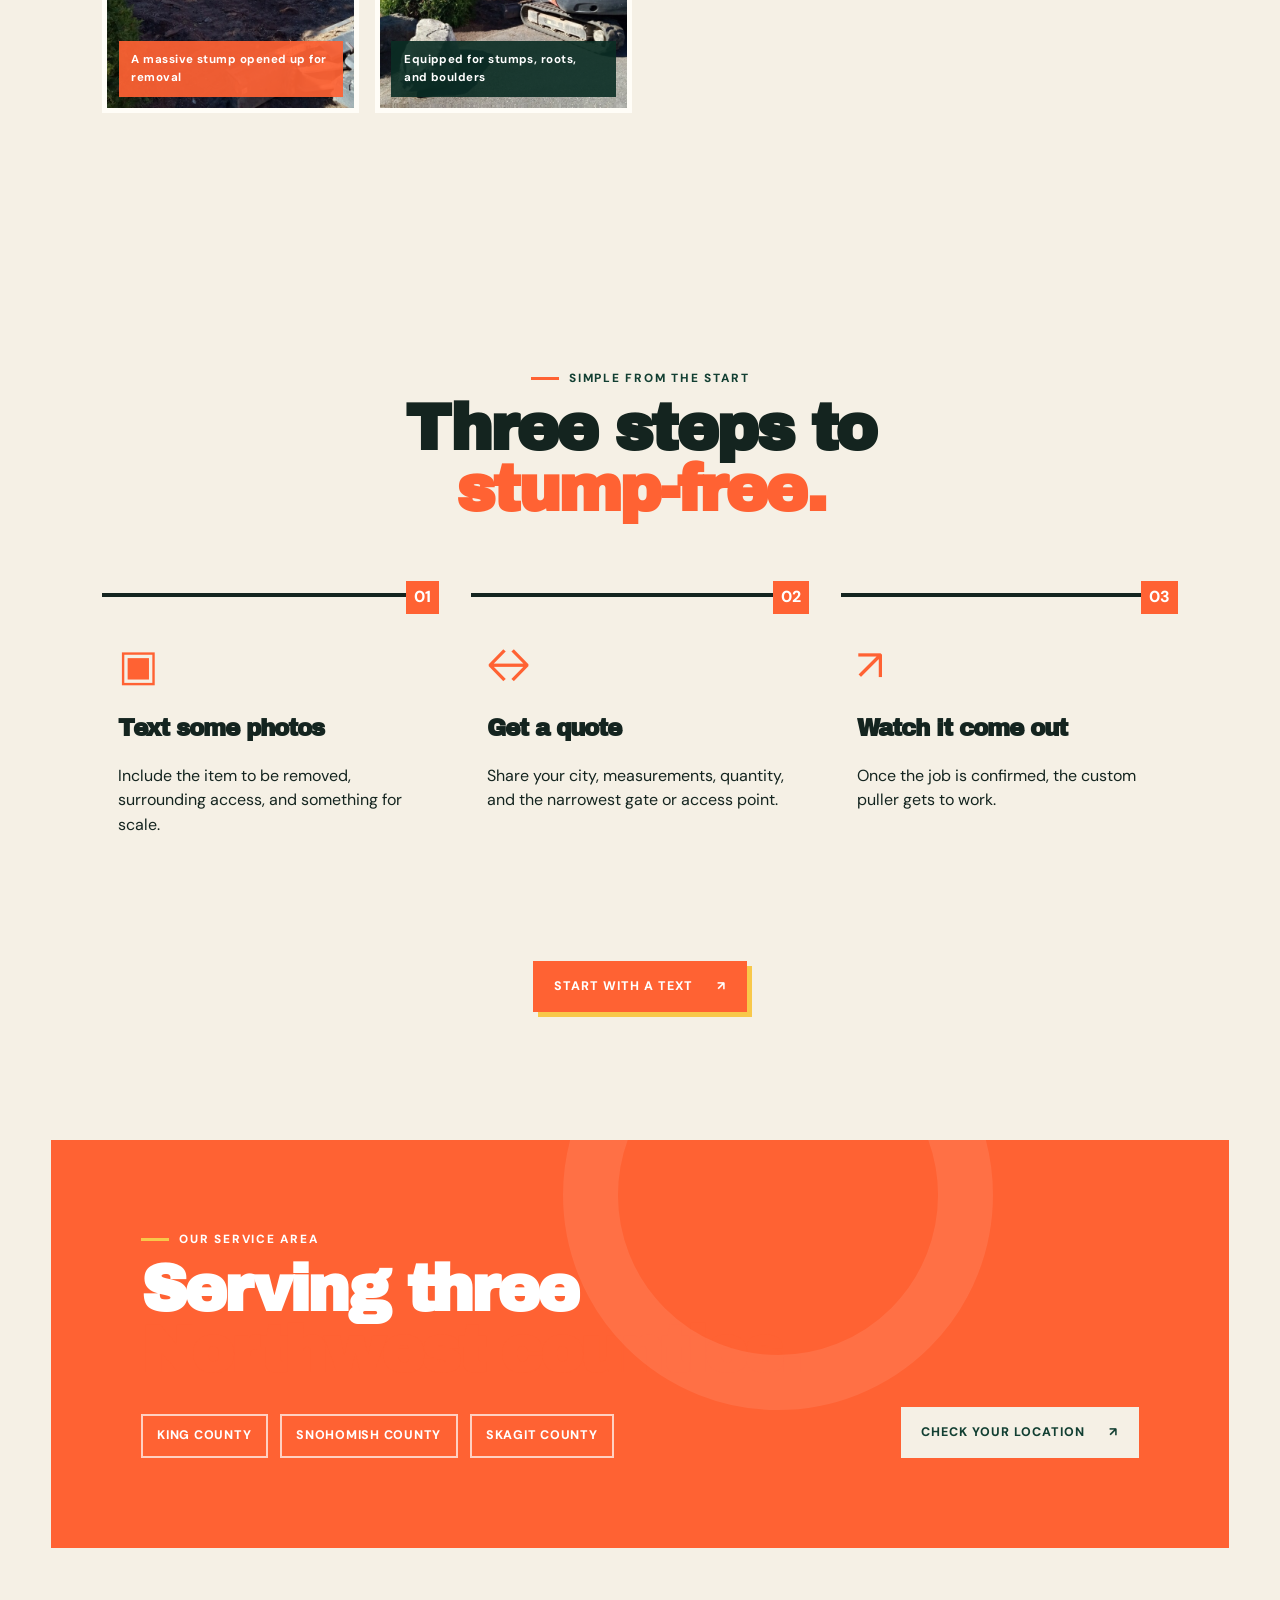
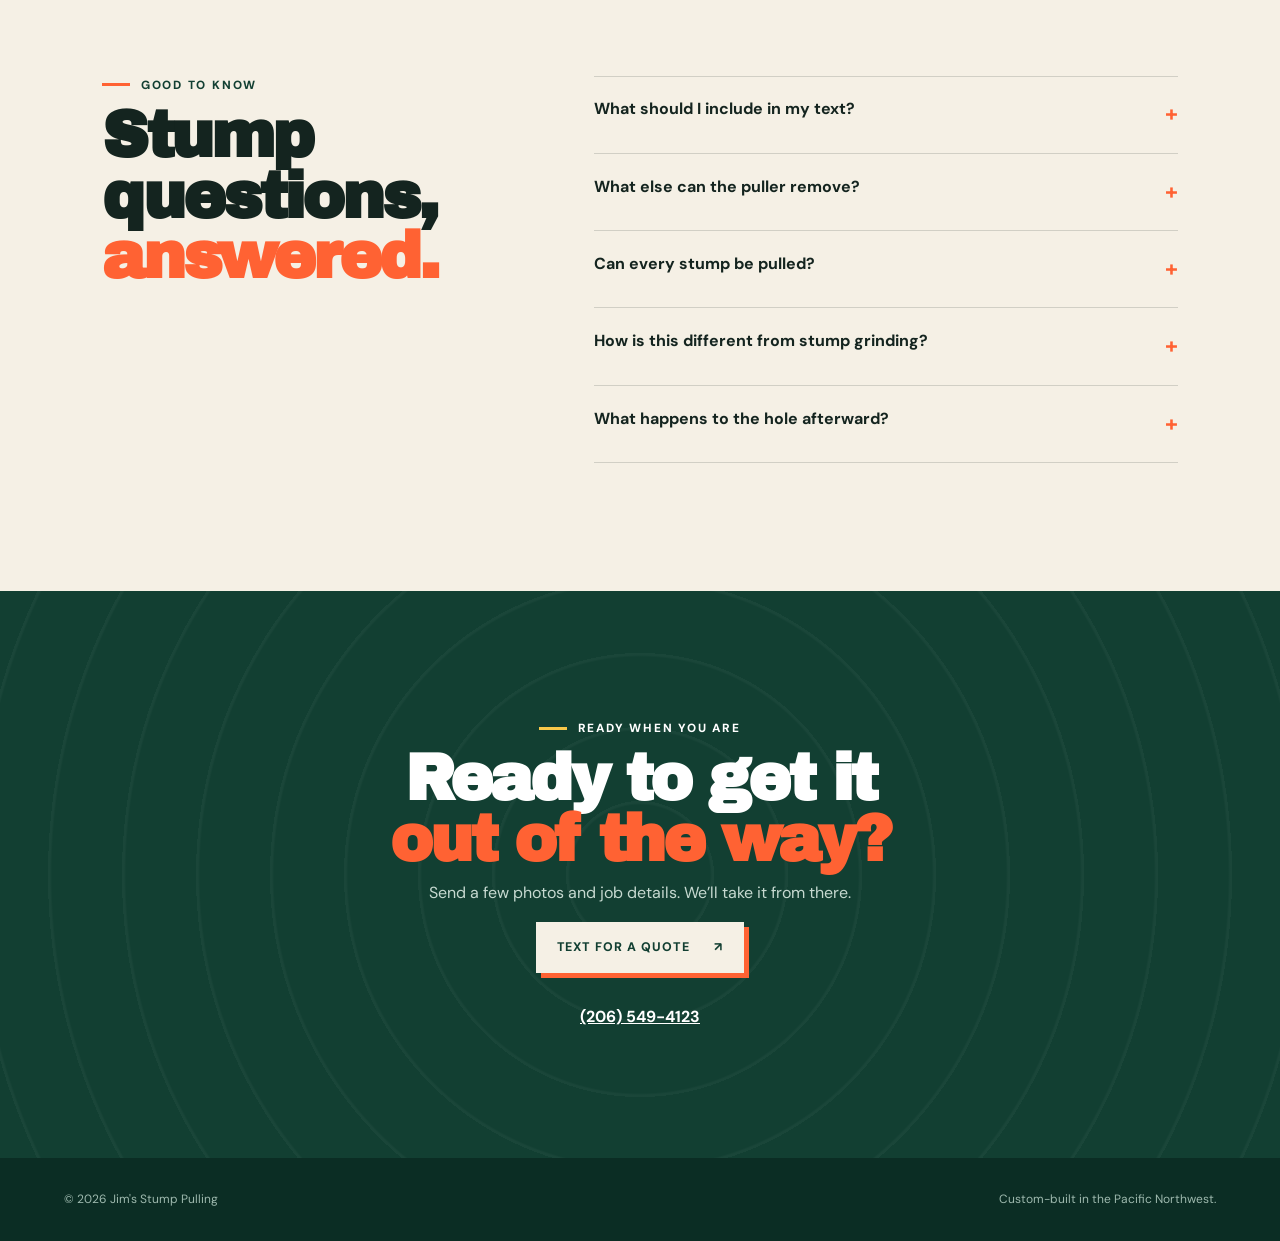
==== commit bf3c0a45: "Add three-county service area" ====
--- a/index.html
+++ b/index.html
@@ -4,7 +4,7 @@
   <meta charset="utf-8">
   <meta name="viewport" content="width=device-width, initial-scale=1">
   <meta name="theme-color" content="#123f32">
-  <meta name="description" content="Up to 130,000 lbs of controlled pulling force for stump, fence post, and boulder removal. Text photos for a quote.">
+  <meta name="description" content="Stump, fence post, and boulder removal in King, Snohomish, and Skagit counties using up to 130,000 lbs of controlled pulling force.">
   <title>Jim's Stump Pulling | Pull the problem out by the roots</title>
   <link rel="stylesheet" href="styles.css">
   <style>.reveal{opacity:1!important;transform:none!important}</style>
@@ -32,6 +32,7 @@
       <a href="#services">Services</a>
       <a href="#results">Real results</a>
       <a href="#process">How it works</a>
+      <a href="#service-area">Service area</a>
       <a href="#faq">FAQ</a>
     </nav>
     <a class="button button-small sms-link" href="#">Text for a quote <span aria-hidden="true">↗</span></a>
@@ -146,8 +147,16 @@
       <div class="center"><a class="button sms-link" href="#">Start with a text <span aria-hidden="true">↗</span></a></div>
     </section>
 
-    <section class="service-band reveal">
-      <div><p class="eyebrow"><span></span> Wondering if we come to you?</p><h2>Text your city.<br><em>We’ll let you know.</em></h2></div>
+    <section class="service-band reveal" id="service-area">
+      <div>
+        <p class="eyebrow"><span></span> Our service area</p>
+        <h2>Serving three<br><em>Northwest counties.</em></h2>
+        <ul class="service-counties" aria-label="Counties served">
+          <li>King County</li>
+          <li>Snohomish County</li>
+          <li>Skagit County</li>
+        </ul>
+      </div>
       <a class="button button-light sms-link" href="#">Check your location <span aria-hidden="true">↗</span></a>
     </section>
 
--- a/styles.css
+++ b/styles.css
@@ -16,3 +16,4 @@
 @media(max-width:1000px){.photo-grid{grid-template-columns:repeat(2,1fr)}.photo-grid figure:nth-child(3),.photo-grid figure:nth-child(7){grid-column:span 1}}
 @media(max-width:850px){body{overflow-x:hidden}.hero{grid-template-columns:minmax(0,1fr)}.machine-photo{width:calc(100% - 1rem);margin:2.5rem .5rem 1.5rem;height:560px;min-height:0}.photo-grid{grid-auto-rows:330px}}
 @media(max-width:500px){.machine-photo{height:490px;border-width:6px;box-shadow:10px 10px 0 var(--orange)}.machine-photo figcaption{right:.7rem;bottom:.7rem;max-width:calc(100% - 1.4rem)}.machine-photo figcaption small{font-size:.52rem;letter-spacing:.08em}.photo-grid{grid-template-columns:1fr;grid-auto-rows:420px;gap:.75rem;margin-top:2.5rem}.photo-grid figure:nth-child(1),.photo-grid figure:nth-child(6){grid-row:span 1}.photo-grid figure:nth-child(3),.photo-grid figure:nth-child(7){grid-column:span 1}}
+.service-counties{display:flex;flex-wrap:wrap;gap:.75rem;list-style:none;margin:2rem 0 0;padding:0}.service-counties li{border:2px solid rgba(255,255,255,.7);padding:.65rem .9rem;font-size:.78rem;font-weight:800;letter-spacing:.06em;text-transform:uppercase}
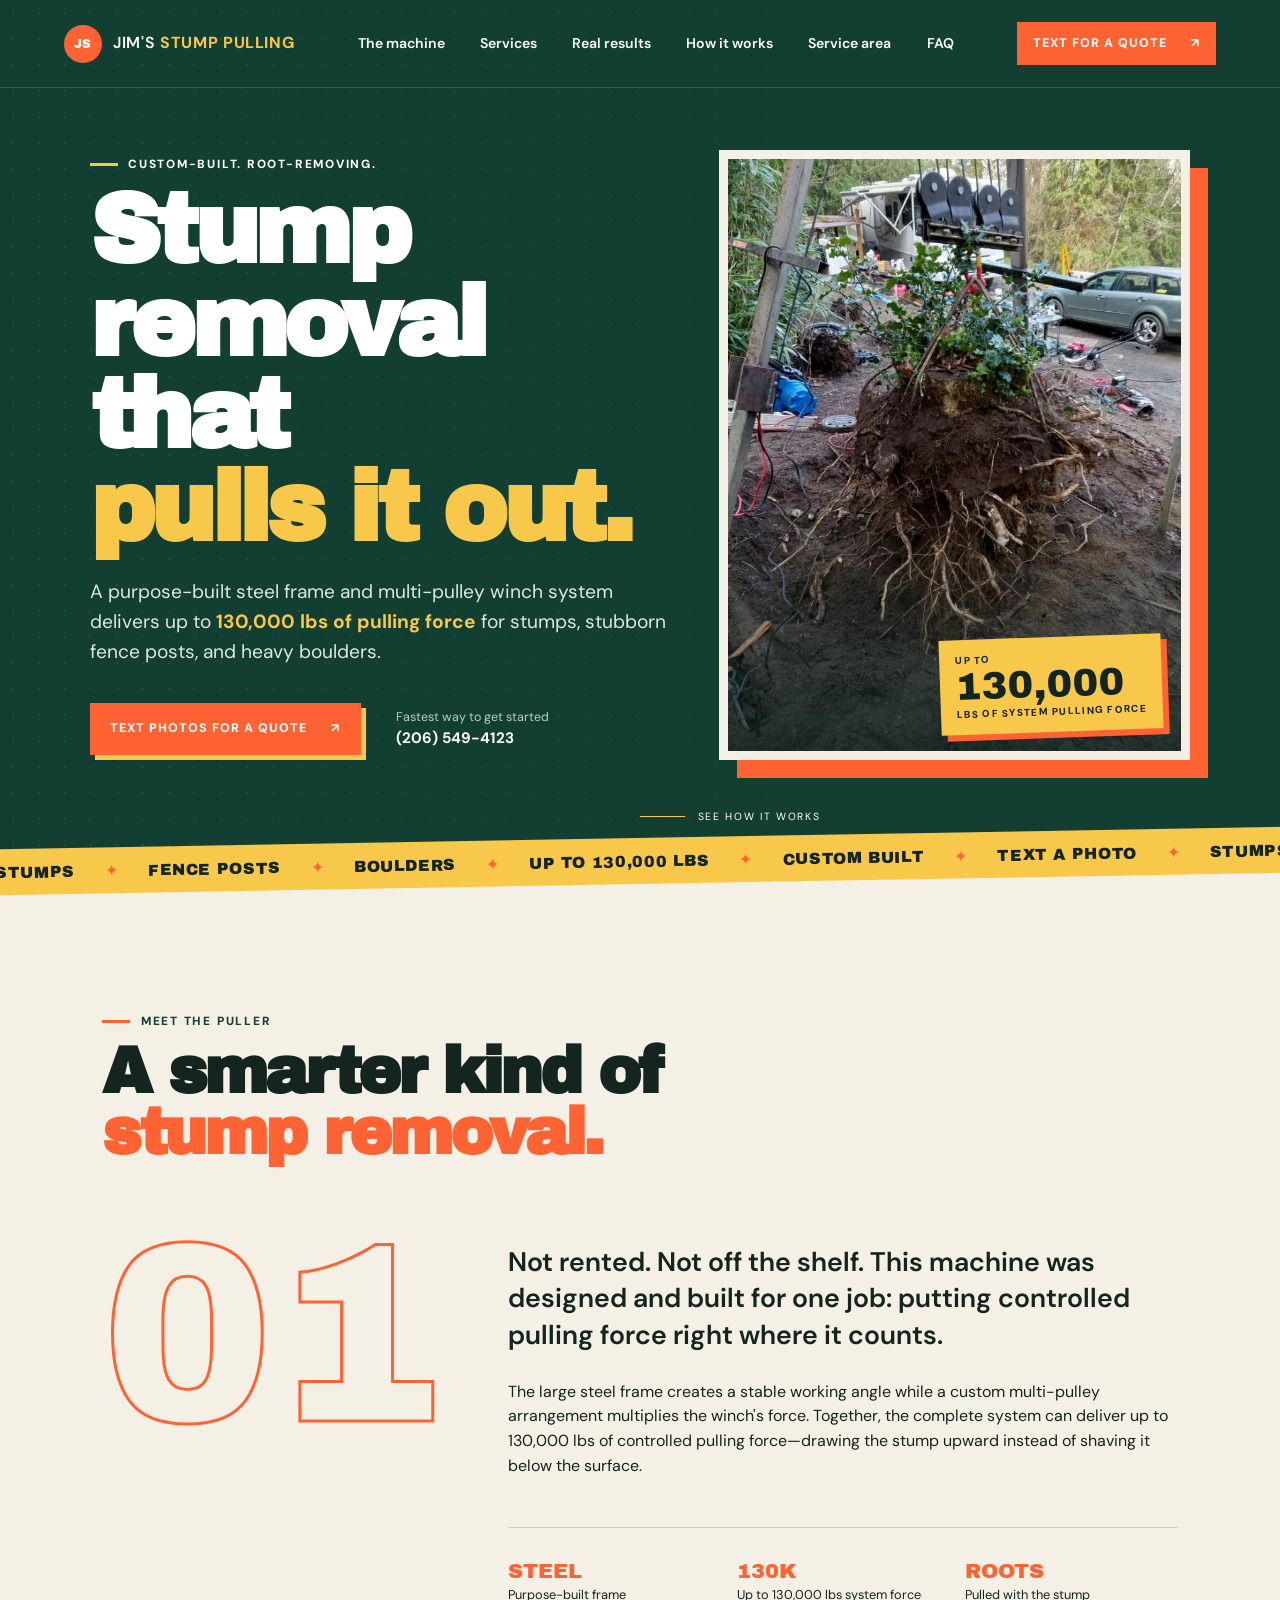
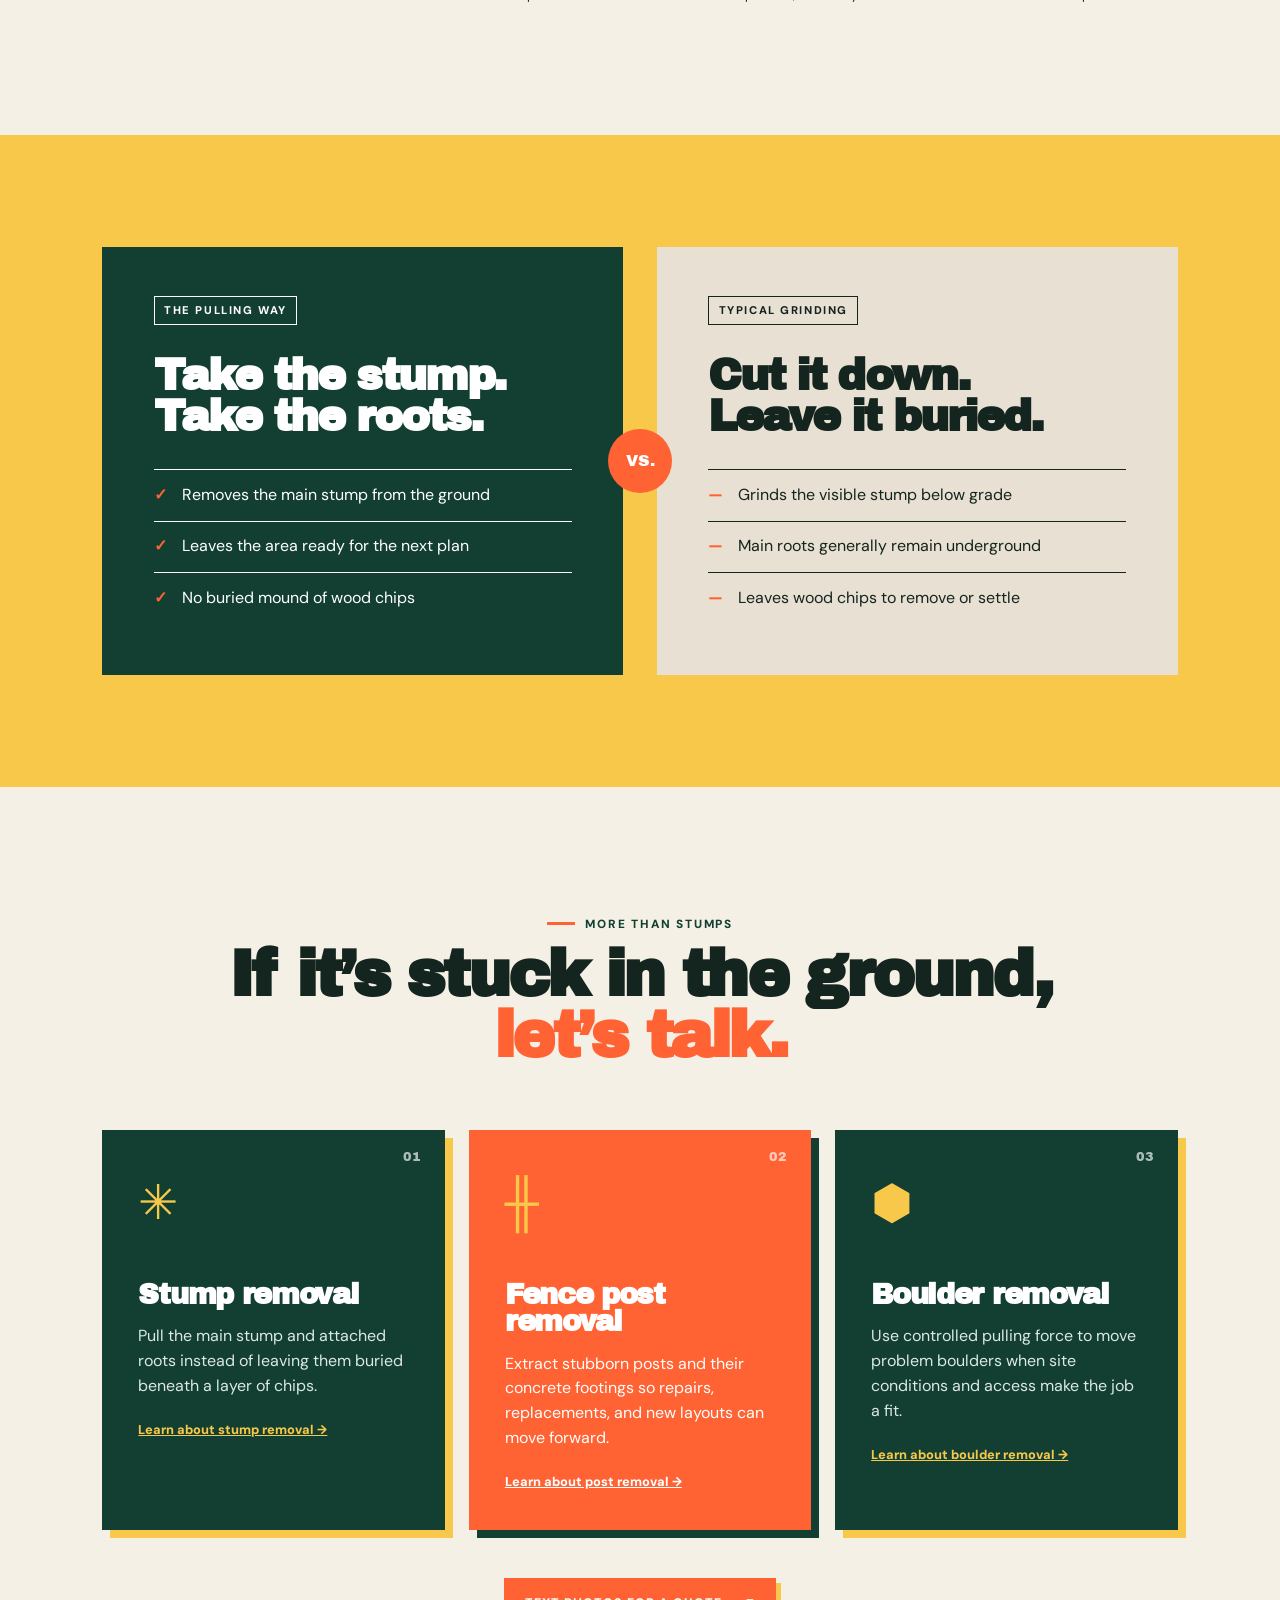
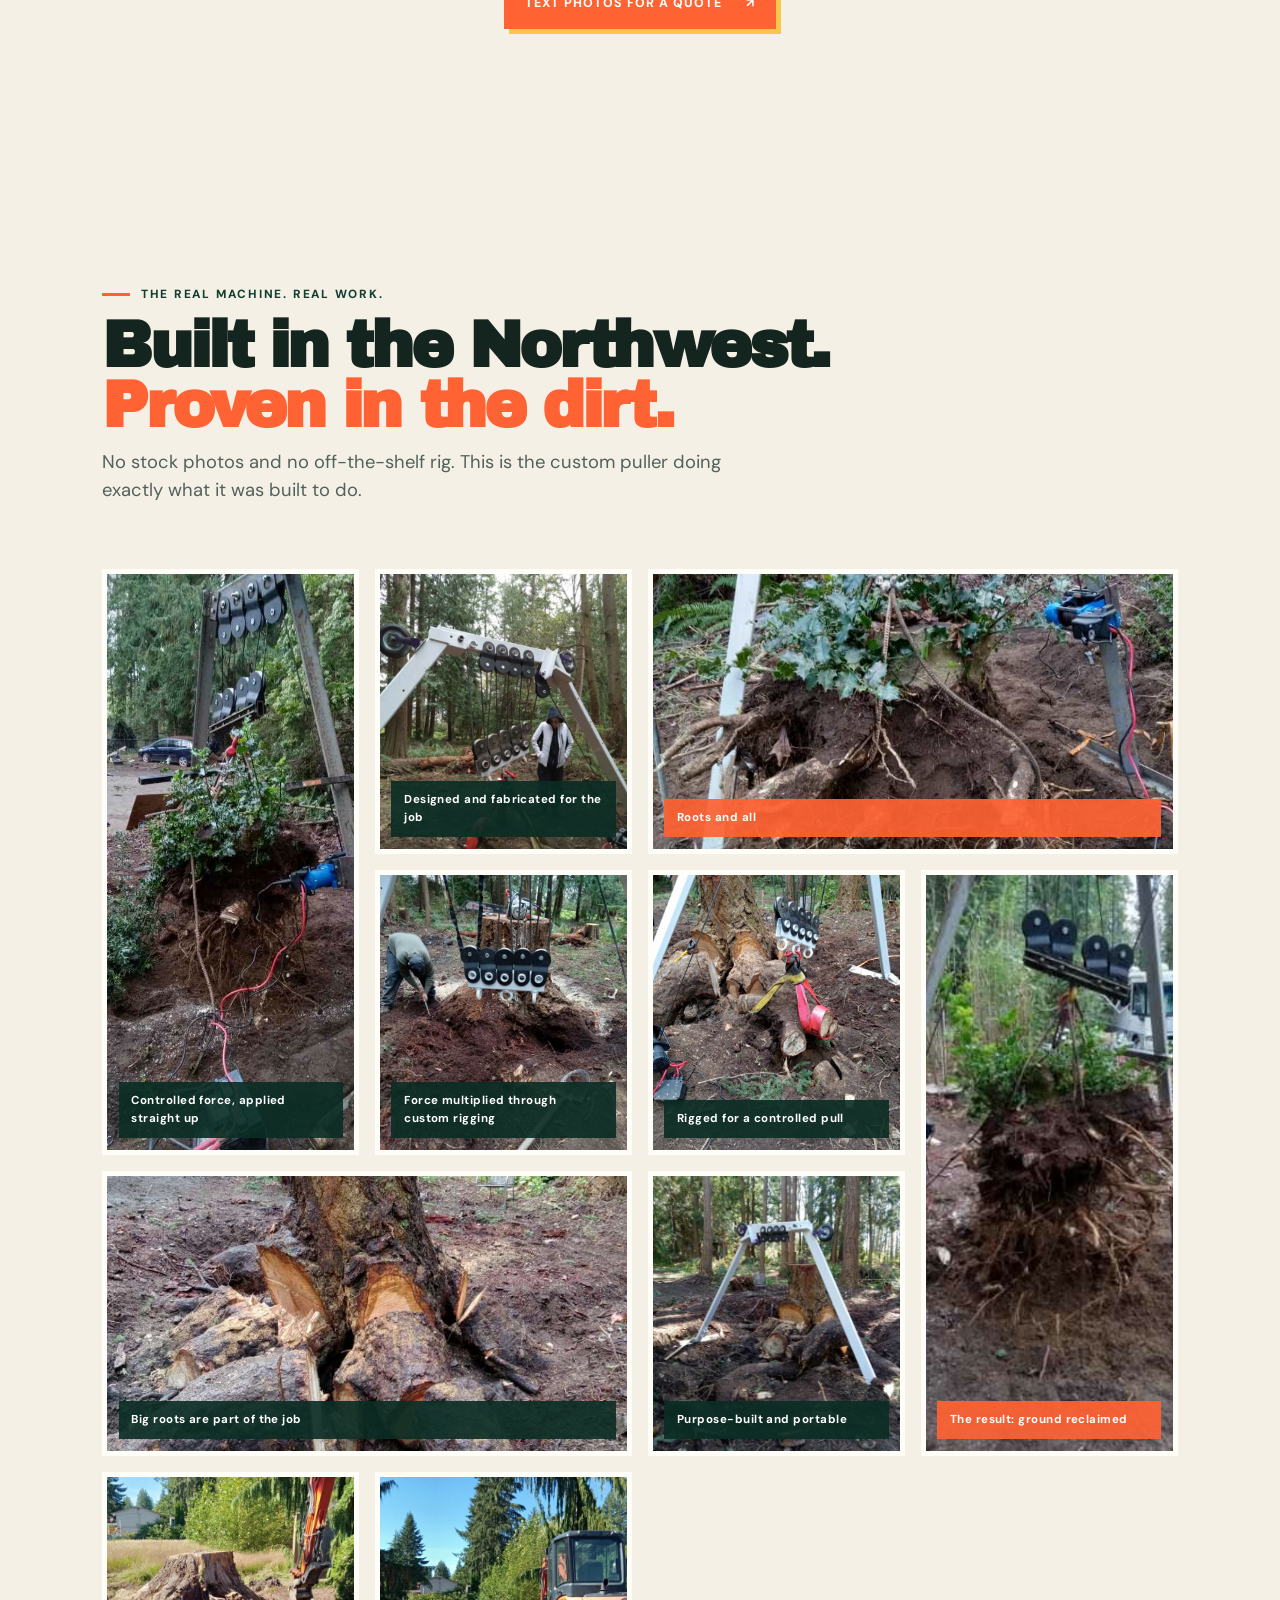
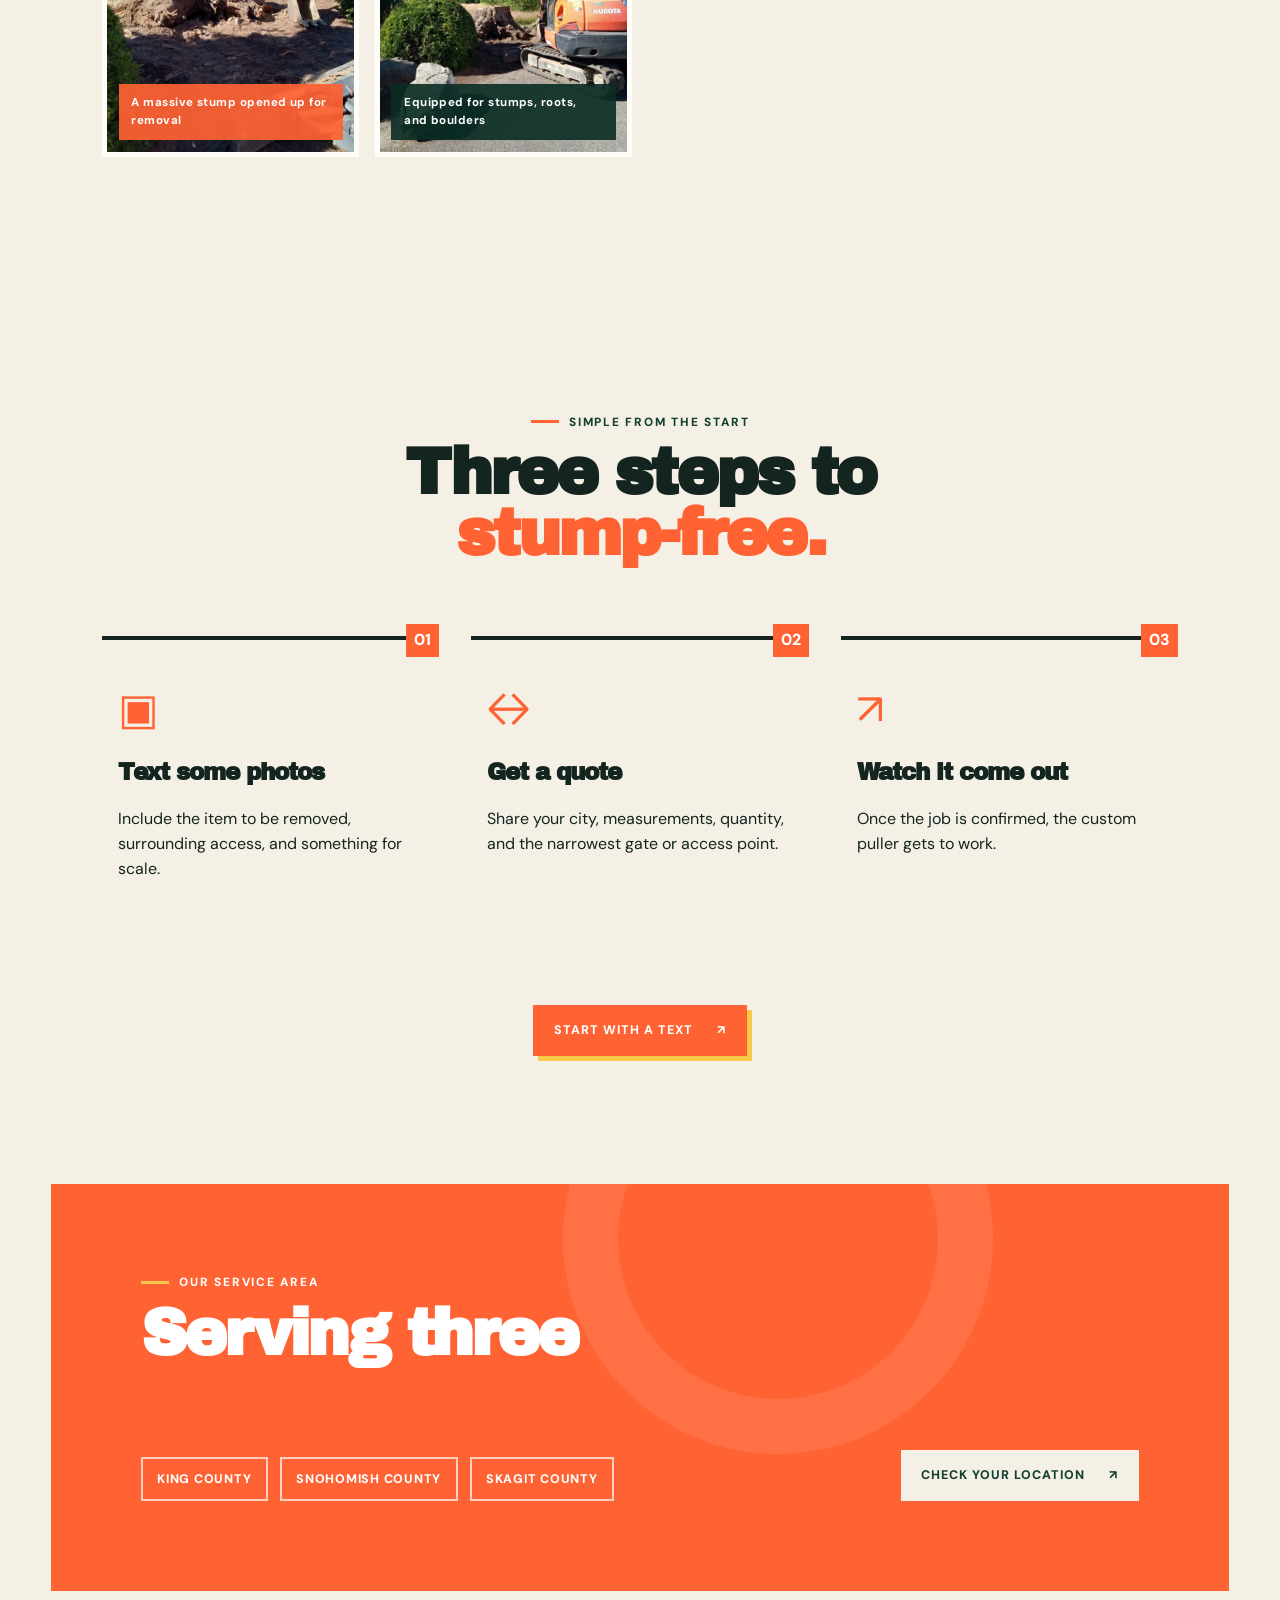
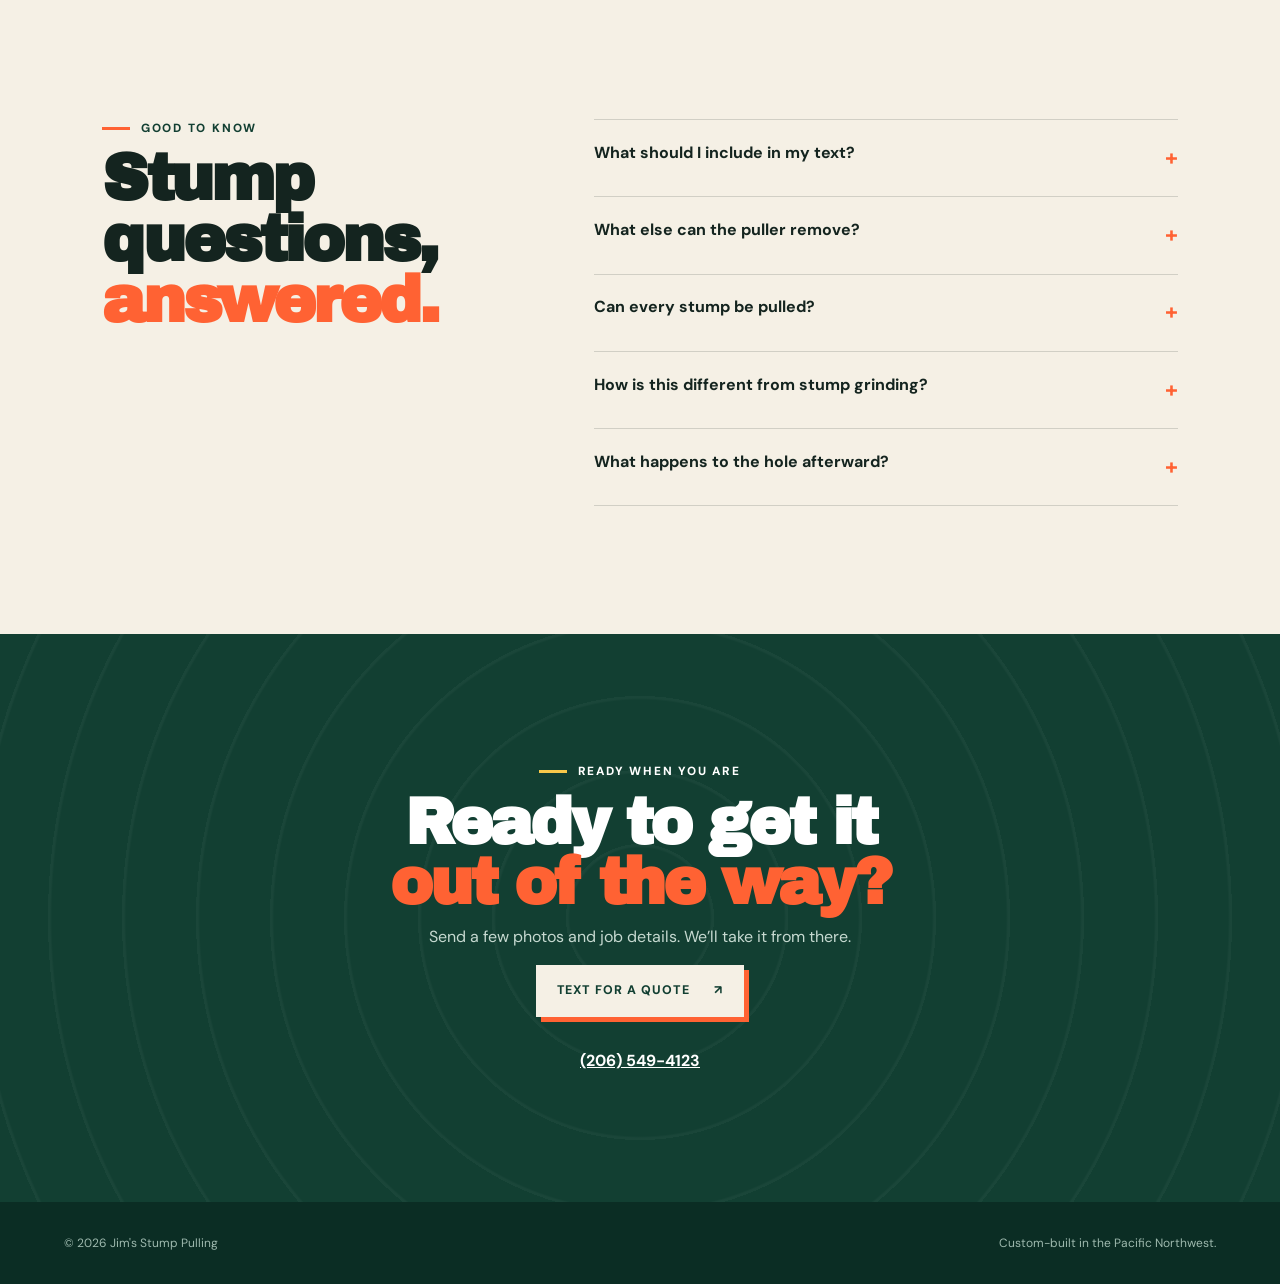
==== commit 91ac4f3f: "Build comprehensive local SEO foundation" ====
--- a/index.html
+++ b/index.html
@@ -4,8 +4,20 @@
   <meta charset="utf-8">
   <meta name="viewport" content="width=device-width, initial-scale=1">
   <meta name="theme-color" content="#123f32">
-  <meta name="description" content="Stump, fence post, and boulder removal in King, Snohomish, and Skagit counties using up to 130,000 lbs of controlled pulling force.">
-  <title>Jim's Stump Pulling | Pull the problem out by the roots</title>
+  <meta name="description" content="Stump removal, fence post removal, and boulder removal across King, Snohomish, and Skagit counties. Text Jim photos for a fast quote.">
+  <meta name="robots" content="index, follow, max-image-preview:large">
+  <meta name="format-detection" content="telephone=no">
+  <link rel="canonical" href="https://stumppulling.com/">
+  <meta property="og:type" content="website">
+  <meta property="og:site_name" content="Jim's Stump Pulling">
+  <meta property="og:title" content="Stump Removal in King, Snohomish &amp; Skagit Counties">
+  <meta property="og:description" content="Pull the problem out by the roots. Stumps, fence posts, and boulders removed with a custom-built pulling system.">
+  <meta property="og:url" content="https://stumppulling.com/">
+  <meta property="og:image" content="https://stumppulling.com/assets/photos/root-ball-raised.jpg">
+  <meta property="og:image:alt" content="Jim's custom steel-frame stump puller lifting a large root ball">
+  <meta name="twitter:card" content="summary_large_image">
+  <title>Stump Removal in King, Snohomish &amp; Skagit | Jim's Stump Pulling</title>
+  <link rel="icon" href="data:image/svg+xml,<svg xmlns=%22http://www.w3.org/2000/svg%22 viewBox=%220 0 100 100%22><rect width=%22100%22 height=%22100%22 rx=%2250%22 fill=%22%23ff6233%22/><text y=%22.72em%22 x=%2250%25%22 text-anchor=%22middle%22 font-size=%2255%22 font-family=%22Arial%22 font-weight=%22900%22 fill=%22white%22>JS</text></svg>">
   <link rel="stylesheet" href="styles.css">
   <style>.reveal{opacity:1!important;transform:none!important}</style>
   <style>
@@ -19,6 +31,54 @@
     @media(max-width:850px){.service-grid{grid-template-columns:1fr}.service-card{min-height:260px}}
   </style>
   <script src="script.js" defer></script>
+  <script type="application/ld+json">
+  {
+    "@context": "https://schema.org",
+    "@graph": [
+      {
+        "@type": "HomeAndConstructionBusiness",
+        "@id": "https://stumppulling.com/#business",
+        "name": "Jim's Stump Pulling",
+        "url": "https://stumppulling.com/",
+        "telephone": "+1-206-549-4123",
+        "image": "https://stumppulling.com/assets/photos/root-ball-raised.jpg",
+        "description": "Stump, fence post, and boulder removal using a custom-built pulling system.",
+        "priceRange": "Contact for quote",
+        "areaServed": [
+          {"@type":"AdministrativeArea","name":"King County, Washington"},
+          {"@type":"AdministrativeArea","name":"Snohomish County, Washington"},
+          {"@type":"AdministrativeArea","name":"Skagit County, Washington"}
+        ],
+        "contactPoint": {"@type":"ContactPoint","telephone":"+1-206-549-4123","contactType":"quotes","availableLanguage":"English"},
+        "hasOfferCatalog": {
+          "@type": "OfferCatalog",
+          "name": "Removal services",
+          "itemListElement": [
+            {"@type":"Offer","itemOffered":{"@type":"Service","name":"Stump removal","url":"https://stumppulling.com/services/stump-removal/"}},
+            {"@type":"Offer","itemOffered":{"@type":"Service","name":"Fence post removal","url":"https://stumppulling.com/services/fence-post-removal/"}},
+            {"@type":"Offer","itemOffered":{"@type":"Service","name":"Boulder removal","url":"https://stumppulling.com/services/boulder-removal/"}}
+          ]
+        }
+      },
+      {
+        "@type": "WebSite",
+        "@id": "https://stumppulling.com/#website",
+        "url": "https://stumppulling.com/",
+        "name": "Jim's Stump Pulling",
+        "publisher": {"@id":"https://stumppulling.com/#business"},
+        "inLanguage": "en-US"
+      },
+      {
+        "@type": "FAQPage",
+        "mainEntity": [
+          {"@type":"Question","name":"What should I include in my quote text?","acceptedAnswer":{"@type":"Answer","text":"Include your name, city, what needs removal, approximate measurements, quantity, narrowest access width, and clear photos."}},
+          {"@type":"Question","name":"What can the puller remove?","acceptedAnswer":{"@type":"Answer","text":"The system can remove stumps, fence posts, and move boulders when access and site conditions are suitable."}},
+          {"@type":"Question","name":"How is pulling different from stump grinding?","acceptedAnswer":{"@type":"Answer","text":"Grinding cuts a stump into chips below the surface. Pulling aims to remove the main stump and attached roots from the ground."}}
+        ]
+      }
+    ]
+  }
+  </script>
 </head>
 <body>
   <a class="skip-link" href="#main">Skip to content</a>
@@ -42,7 +102,7 @@
     <section class="hero" id="top">
       <div class="hero-copy reveal">
         <p class="eyebrow"><span></span> Custom-built. Root-removing.</p>
-        <h1>Don’t grind around it.<br><em>Pull it out.</em></h1>
+        <h1>Stump removal that<br><em>pulls it out.</em></h1>
         <p class="hero-lede">A purpose-built steel frame and multi-pulley winch system delivers up to <strong>130,000 lbs of pulling force</strong> for stumps, stubborn fence posts, and heavy boulders.</p>
         <div class="hero-actions">
           <a class="button sms-link" href="#">Text photos for a quote <span aria-hidden="true">↗</span></a>
@@ -107,9 +167,9 @@
         <h2>If it’s stuck in the ground,<br><em>let’s talk.</em></h2>
       </div>
       <div class="service-grid">
-        <article class="service-card reveal"><span>01</span><div class="service-icon" aria-hidden="true">✳</div><h3>Stump removal</h3><p>Pull the main stump and attached roots instead of leaving them buried beneath a layer of chips.</p></article>
-        <article class="service-card service-card-orange reveal"><span>02</span><div class="service-icon" aria-hidden="true">╫</div><h3>Fence post removal</h3><p>Extract stubborn posts and their concrete footings so repairs, replacements, and new layouts can move forward.</p></article>
-        <article class="service-card reveal"><span>03</span><div class="service-icon" aria-hidden="true">⬢</div><h3>Boulder removal</h3><p>Use controlled pulling force to move problem boulders when site conditions and access make the job a fit.</p></article>
+        <article class="service-card reveal"><span>01</span><div class="service-icon" aria-hidden="true">✳</div><h3><a href="services/stump-removal/">Stump removal</a></h3><p>Pull the main stump and attached roots instead of leaving them buried beneath a layer of chips.</p><a class="text-link" href="services/stump-removal/">Learn about stump removal →</a></article>
+        <article class="service-card service-card-orange reveal"><span>02</span><div class="service-icon" aria-hidden="true">╫</div><h3><a href="services/fence-post-removal/">Fence post removal</a></h3><p>Extract stubborn posts and their concrete footings so repairs, replacements, and new layouts can move forward.</p><a class="text-link" href="services/fence-post-removal/">Learn about post removal →</a></article>
+        <article class="service-card reveal"><span>03</span><div class="service-icon" aria-hidden="true">⬢</div><h3><a href="services/boulder-removal/">Boulder removal</a></h3><p>Use controlled pulling force to move problem boulders when site conditions and access make the job a fit.</p><a class="text-link" href="services/boulder-removal/">Learn about boulder removal →</a></article>
       </div>
       <div class="center"><a class="button sms-link" href="#">Text photos for a quote <span aria-hidden="true">↗</span></a></div>
     </section>
@@ -152,9 +212,9 @@
         <p class="eyebrow"><span></span> Our service area</p>
         <h2>Serving three<br><em>Northwest counties.</em></h2>
         <ul class="service-counties" aria-label="Counties served">
-          <li>King County</li>
-          <li>Snohomish County</li>
-          <li>Skagit County</li>
+          <li><a href="service-areas/king-county/">King County</a></li>
+          <li><a href="service-areas/snohomish-county/">Snohomish County</a></li>
+          <li><a href="service-areas/skagit-county/">Skagit County</a></li>
         </ul>
       </div>
       <a class="button button-light sms-link" href="#">Check your location <span aria-hidden="true">↗</span></a>
--- a/styles.css
+++ b/styles.css
@@ -1,8 +1,8 @@
 @import url('https://fonts.googleapis.com/css2?family=Archivo+Black&family=DM+Sans:wght@400;500;600;700&display=swap');
 :root{--green:#123f32;--green2:#0b2d24;--orange:#ff6233;--yellow:#f8c84a;--cream:#f5f0e5;--ink:#14241f;--white:#fffdf7;--line:rgba(20,36,31,.16)}
 *{box-sizing:border-box}html{scroll-behavior:smooth}body{margin:0;background:var(--cream);color:var(--ink);font-family:"DM Sans",sans-serif;line-height:1.55}a{color:inherit}h1,h2,h3,p{margin-top:0}h1,h2,h3{font-family:"Archivo Black",sans-serif;line-height:.95;letter-spacing:-.045em}em{font-style:normal;color:var(--orange)}.skip-link{position:fixed;top:-5rem;left:1rem;background:white;padding:.7rem;z-index:99}.skip-link:focus{top:1rem}.site-header{height:88px;display:flex;align-items:center;justify-content:space-between;padding:0 clamp(1.25rem,5vw,5rem);position:absolute;z-index:10;width:100%;color:white;border-bottom:1px solid rgba(255,255,255,.16)}.brand{display:flex;gap:.7rem;align-items:center;text-decoration:none;font-weight:600;letter-spacing:.04em}.brand b{color:var(--yellow)}.brand-mark{display:grid;place-items:center;width:38px;height:38px;border-radius:50%;background:var(--orange);font:12px "Archivo Black"}.site-header nav{display:flex;gap:2.2rem}.site-header nav a{text-decoration:none;font-size:.88rem;font-weight:600}.button{display:inline-flex;align-items:center;justify-content:center;gap:1.5rem;background:var(--orange);color:white;padding:1rem 1.3rem;text-decoration:none;text-transform:uppercase;font-size:.78rem;font-weight:800;letter-spacing:.08em;box-shadow:5px 5px 0 var(--yellow);transition:.2s}.button:hover,.button:focus-visible{transform:translate(-2px,-2px);box-shadow:8px 8px 0 var(--yellow)}.button-small{padding:.75rem 1rem;box-shadow:none}.button-light{background:var(--cream);color:var(--green);box-shadow:5px 5px 0 var(--orange)}.hero{min-height:780px;background:var(--green);color:white;padding:150px clamp(1.25rem,7vw,7rem) 90px;display:grid;grid-template-columns:1.05fr .95fr;align-items:center;position:relative;overflow:hidden}.hero:before{content:"";position:absolute;inset:0;background-image:radial-gradient(rgba(255,255,255,.08) 1px,transparent 1px);background-size:26px 26px;mask-image:linear-gradient(to right,black,transparent 70%)}.hero-copy,.machine-art{position:relative;z-index:1}.eyebrow{text-transform:uppercase;letter-spacing:.15em;font-weight:800;font-size:.74rem;display:flex;align-items:center;gap:.65rem}.eyebrow span{width:28px;height:3px;background:var(--yellow)}.eyebrow.dark{color:var(--green)}.eyebrow.dark span{background:var(--orange)}h1{font-size:clamp(3.8rem,7.6vw,8rem);margin:.7rem 0 1.4rem;max-width:950px}h1 em{color:var(--yellow)}.hero-lede{font-size:clamp(1rem,1.5vw,1.3rem);max-width:610px;color:#dce8e2}.hero-actions{display:flex;align-items:center;gap:2.2rem;margin-top:2.3rem}.phone-note{font-size:.78rem;color:#b8cec4}.phone-note strong{color:white;font-size:.95rem}.machine-art svg{width:100%;max-height:580px;overflow:visible}.sun{fill:var(--yellow)}.ground{fill:var(--green2)}.frame-shadow{fill:none;stroke:#091f1a;stroke-width:40;stroke-linejoin:round;opacity:.5}.frame{fill:none;stroke:var(--orange);stroke-width:25;stroke-linecap:round;stroke-linejoin:round}.winch{fill:var(--ink);stroke:var(--yellow);stroke-width:8}.winch-detail{fill:none;stroke:white;stroke-width:6}.cable{fill:none;stroke:white;stroke-width:7;stroke-dasharray:10 7}.stump{fill:#b96d38;stroke:var(--ink);stroke-width:6;stroke-linejoin:round}.cut{fill:none;stroke:#f4b37a;stroke-width:8}.motion{stroke:var(--yellow);stroke-width:8;stroke-linecap:round}.machine-label{position:absolute;right:5%;bottom:8%;display:grid;grid-template-columns:auto auto;background:var(--white);color:var(--ink);padding:.8rem 1rem;transform:rotate(-3deg);box-shadow:8px 8px var(--orange)}.machine-label span{grid-row:1/3;font:2.3rem "Archivo Black";color:var(--orange);padding-right:.8rem}.machine-label strong{align-self:end}.machine-label small{color:#68736e}.scroll-cue{position:absolute;bottom:25px;left:50%;font-size:.65rem;letter-spacing:.16em;display:flex;align-items:center;gap:.8rem}.scroll-cue span{height:1px;width:45px;background:var(--yellow)}.ticker{overflow:hidden;background:var(--yellow);padding:.85rem 0;white-space:nowrap;font:1rem "Archivo Black";letter-spacing:.04em;transform:rotate(-1deg);margin:-12px -5px 0;position:relative;z-index:3}.ticker div{width:max-content;animation:ticker 24s linear infinite}.ticker i{color:var(--orange);font-style:normal;margin:0 1.5rem}@keyframes ticker{to{transform:translateX(-50%)}}.section{padding:clamp(5rem,10vw,9rem) clamp(1.25rem,8vw,8rem)}.section-intro h2,.service-band h2,.final-cta h2{font-size:clamp(2.6rem,5vw,5.7rem);margin:.65rem 0}.story-grid{display:grid;grid-template-columns:.6fr 1.4fr;gap:5vw;align-items:start;margin-top:5rem}.big-number{font:clamp(8rem,20vw,19rem) "Archivo Black";color:transparent;-webkit-text-stroke:3px var(--orange);line-height:.72}.story-copy{max-width:750px}.story-copy .lead{font-size:clamp(1.35rem,2.1vw,2rem);font-weight:600;line-height:1.35}.feature-row{display:grid;grid-template-columns:repeat(3,1fr);border-top:1px solid var(--line);margin-top:3rem;padding-top:2rem;gap:1rem}.feature-row b{display:block;color:var(--orange);font:1.3rem "Archivo Black"}.feature-row span{font-size:.8rem}.comparison{display:grid;grid-template-columns:1fr auto 1fr;background:var(--yellow);padding-top:7rem;padding-bottom:7rem}.comparison-card{padding:clamp(2rem,4vw,4rem);min-height:410px}.comparison-card h3{font-size:clamp(2rem,3.4vw,3.7rem);margin:2rem 0}.pulling{background:var(--green);color:white;transform:rotate(-1deg)}.grinding{background:#e8e0d2;transform:rotate(1deg)}.card-tag{font-size:.7rem;font-weight:800;letter-spacing:.14em;border:1px solid currentColor;padding:.4rem .6rem}.comparison ul{list-style:none;padding:0;margin:0}.comparison li{border-top:1px solid currentColor;padding:.8rem 0}.comparison li span{color:var(--orange);font-weight:900;margin-right:.7rem}.vs{align-self:center;background:var(--orange);color:white;border-radius:50%;width:64px;height:64px;display:grid;place-items:center;font:1rem "Archivo Black";margin:0 -15px;z-index:2}.centered{text-align:center}.centered .eyebrow{justify-content:center}.steps{display:grid;grid-template-columns:repeat(3,1fr);gap:2rem;margin:4.5rem 0}.step{border-top:4px solid var(--ink);position:relative;padding:2.2rem 1rem}.step>span{position:absolute;top:-1rem;right:0;background:var(--orange);color:white;padding:.25rem .5rem;font-weight:800}.step-icon{font-size:2.7rem;color:var(--orange);margin-bottom:1.2rem}.step h3{font-size:1.45rem}.center{text-align:center}.service-band{margin:0 clamp(1.25rem,4vw,4rem);padding:clamp(3rem,7vw,6rem);background:var(--orange);color:white;display:flex;justify-content:space-between;align-items:end;gap:2rem;position:relative;overflow:hidden}.service-band:after{content:"";position:absolute;width:320px;height:320px;border:55px solid rgba(255,255,255,.09);border-radius:50%;right:20%;top:-160px}.service-band .button{position:relative;z-index:1}.faq{display:grid;grid-template-columns:.8fr 1.2fr;gap:8vw}.faq-list details{border-top:1px solid var(--line);padding:1.3rem 0}.faq-list details:last-child{border-bottom:1px solid var(--line)}summary{cursor:pointer;font-weight:700;list-style:none;display:flex;justify-content:space-between;gap:1rem}summary::-webkit-details-marker{display:none}summary span{font-size:1.4rem;color:var(--orange)}details[open] summary span{transform:rotate(45deg)}details p{max-width:650px;color:#53615b;padding-right:2rem;margin:1rem 0 0}.final-cta{background:var(--green);color:white;text-align:center;padding:clamp(5rem,10vw,9rem) 1.25rem;position:relative;overflow:hidden}.final-inner{position:relative;z-index:1}.final-cta p:not(.eyebrow){color:#c6d9d0}.final-cta .eyebrow{justify-content:center}.final-cta .phone{display:block;margin-top:2rem;color:white;font-weight:700}.rings{position:absolute;inset:-50%;background:repeating-radial-gradient(circle at center,transparent 0 70px,rgba(255,255,255,.035) 72px 74px)}footer{display:flex;justify-content:space-between;background:var(--green2);color:#9eb9ae;padding:2rem clamp(1.25rem,5vw,5rem);font-size:.75rem}.reveal{opacity:0;transform:translateY(24px);transition:opacity .7s ease,transform .7s ease}.reveal.visible{opacity:1;transform:none}
-@media(max-width:850px){.site-header{height:72px}.site-header nav{display:none}.site-header .button{font-size:0;gap:0}.site-header .button:before{content:"TEXT QUOTE";font-size:.68rem}.hero{grid-template-columns:1fr;padding-top:125px}.machine-art{margin-top:2rem}.machine-art svg{max-height:440px}.scroll-cue{display:none}.story-grid,.faq{grid-template-columns:1fr}.big-number{font-size:9rem}.comparison{grid-template-columns:1fr}.vs{margin:-14px auto}.steps{grid-template-columns:1fr;gap:.5rem}.service-band{align-items:start;flex-direction:column}.feature-row{grid-template-columns:1fr}.hero-actions{align-items:flex-start;flex-direction:column;gap:1.2rem}}
-@media(max-width:500px){h1{font-size:3.45rem}.site-header{padding:0 1rem}.brand>span:last-child{font-size:.77rem}.brand-mark{width:32px;height:32px}.hero{min-height:760px}.machine-label{right:0}.comparison{padding-left:1rem;padding-right:1rem}.comparison-card{min-height:auto}.section{padding-left:1.25rem;padding-right:1.25rem}.service-band{margin:0}.button{width:100%}footer{flex-direction:column;gap:.5rem}}
+@media(max-width:850px){.site-header{height:72px}.site-header nav,.site-header>.button{display:none}.site-header .brand{width:100%;font-size:1.15rem}.site-header .brand>span:last-child{flex:1;white-space:nowrap}.hero{grid-template-columns:1fr;padding-top:125px}.machine-art{margin-top:2rem}.machine-art svg{max-height:440px}.scroll-cue{display:none}.story-grid,.faq{grid-template-columns:1fr}.big-number{font-size:9rem}.comparison{grid-template-columns:1fr}.vs{margin:-14px auto}.steps{grid-template-columns:1fr;gap:.5rem}.service-band{align-items:start;flex-direction:column}.feature-row{grid-template-columns:1fr}.hero-actions{align-items:flex-start;flex-direction:column;gap:1.2rem}}
+@media(max-width:500px){h1{font-size:3.45rem}.site-header{padding:0 1rem}.site-header .brand{font-size:clamp(.98rem,5vw,1.15rem);gap:.8rem}.brand-mark{width:36px;height:36px;font-size:13px;flex:0 0 36px}.hero{min-height:760px}.machine-label{right:0}.comparison{padding-left:1rem;padding-right:1rem}.comparison-card{min-height:auto}.section{padding-left:1.25rem;padding-right:1.25rem}.service-band{margin:0}.button{width:100%}footer{flex-direction:column;gap:.5rem}}
 @media(prefers-reduced-motion:reduce){html{scroll-behavior:auto}.ticker div{animation:none}.reveal{opacity:1;transform:none;transition:none}.button{transition:none}}
 
 /* Real-work photography */
@@ -16,4 +16,9 @@
 @media(max-width:1000px){.photo-grid{grid-template-columns:repeat(2,1fr)}.photo-grid figure:nth-child(3),.photo-grid figure:nth-child(7){grid-column:span 1}}
 @media(max-width:850px){body{overflow-x:hidden}.hero{grid-template-columns:minmax(0,1fr)}.machine-photo{width:calc(100% - 1rem);margin:2.5rem .5rem 1.5rem;height:560px;min-height:0}.photo-grid{grid-auto-rows:330px}}
 @media(max-width:500px){.machine-photo{height:490px;border-width:6px;box-shadow:10px 10px 0 var(--orange)}.machine-photo figcaption{right:.7rem;bottom:.7rem;max-width:calc(100% - 1.4rem)}.machine-photo figcaption small{font-size:.52rem;letter-spacing:.08em}.photo-grid{grid-template-columns:1fr;grid-auto-rows:420px;gap:.75rem;margin-top:2.5rem}.photo-grid figure:nth-child(1),.photo-grid figure:nth-child(6){grid-row:span 1}.photo-grid figure:nth-child(3),.photo-grid figure:nth-child(7){grid-column:span 1}}
-.service-counties{display:flex;flex-wrap:wrap;gap:.75rem;list-style:none;margin:2rem 0 0;padding:0}.service-counties li{border:2px solid rgba(255,255,255,.7);padding:.65rem .9rem;font-size:.78rem;font-weight:800;letter-spacing:.06em;text-transform:uppercase}
+.service-counties{display:flex;flex-wrap:wrap;gap:.75rem;list-style:none;margin:2rem 0 0;padding:0}.service-counties li{border:2px solid rgba(255,255,255,.7);padding:.65rem .9rem;font-size:.78rem;font-weight:800;letter-spacing:.06em;text-transform:uppercase}.service-counties a{text-decoration:none}.service-card h3 a{text-decoration:none}.text-link{display:inline-block;margin-top:1.35rem;color:var(--yellow);font-weight:800;font-size:.8rem}.service-card-orange .text-link{color:white}
+
+/* Search landing pages */
+.inner-page .site-header{position:relative;background:var(--green)}.inner-page .site-header .brand{white-space:nowrap}.page-hero{background:var(--green);color:white;padding:clamp(5rem,10vw,8rem) clamp(1.25rem,8vw,8rem);display:grid;grid-template-columns:1.15fr .85fr;gap:clamp(2rem,6vw,7rem);align-items:center}.page-hero h1{font-size:clamp(3rem,6vw,6.5rem);margin:.6rem 0 1.5rem}.page-hero p:not(.eyebrow){font-size:clamp(1.05rem,1.5vw,1.3rem);color:#dce8e2;max-width:680px}.page-hero figure{margin:0;height:520px;border:8px solid var(--cream);box-shadow:14px 14px 0 var(--orange);overflow:hidden}.page-hero img{width:100%;height:100%;object-fit:cover}.breadcrumbs{background:var(--green2);color:#c6d9d0;padding:.8rem clamp(1.25rem,8vw,8rem);font-size:.78rem}.breadcrumbs a{color:white}.content-grid{display:grid;grid-template-columns:minmax(0,1.35fr) minmax(260px,.65fr);gap:clamp(3rem,8vw,8rem);align-items:start}.prose h2{font-size:clamp(2.2rem,4vw,4rem);margin:0 0 1.5rem}.prose h3{font-size:1.6rem;line-height:1.1;margin:3rem 0 1rem}.prose p,.prose li{font-size:1.05rem;color:#46564f}.prose ul{padding-left:1.2rem}.prose li{margin:.6rem 0}.quote-panel{background:var(--yellow);padding:2rem;position:sticky;top:2rem;box-shadow:9px 9px 0 var(--orange)}.quote-panel h2{font-size:2rem}.quote-panel .button{width:100%;margin:1rem 0}.related-links{display:grid;grid-template-columns:repeat(3,1fr);gap:1rem;margin-top:2.5rem}.related-links a{background:var(--green);color:white;padding:1.25rem;text-decoration:none;font-weight:800}.landing-faq details{border-top:1px solid var(--line);padding:1.2rem 0}.landing-faq details:last-child{border-bottom:1px solid var(--line)}
+@media(max-width:850px){.page-hero,.content-grid{grid-template-columns:1fr}.page-hero figure{height:480px}.quote-panel{position:static}.related-links{grid-template-columns:1fr}}
+@media(max-width:500px){.page-hero{padding-top:3.5rem}.page-hero figure{height:400px}.inner-page .site-header{position:relative}.inner-page .site-header .brand{font-size:.95rem}}
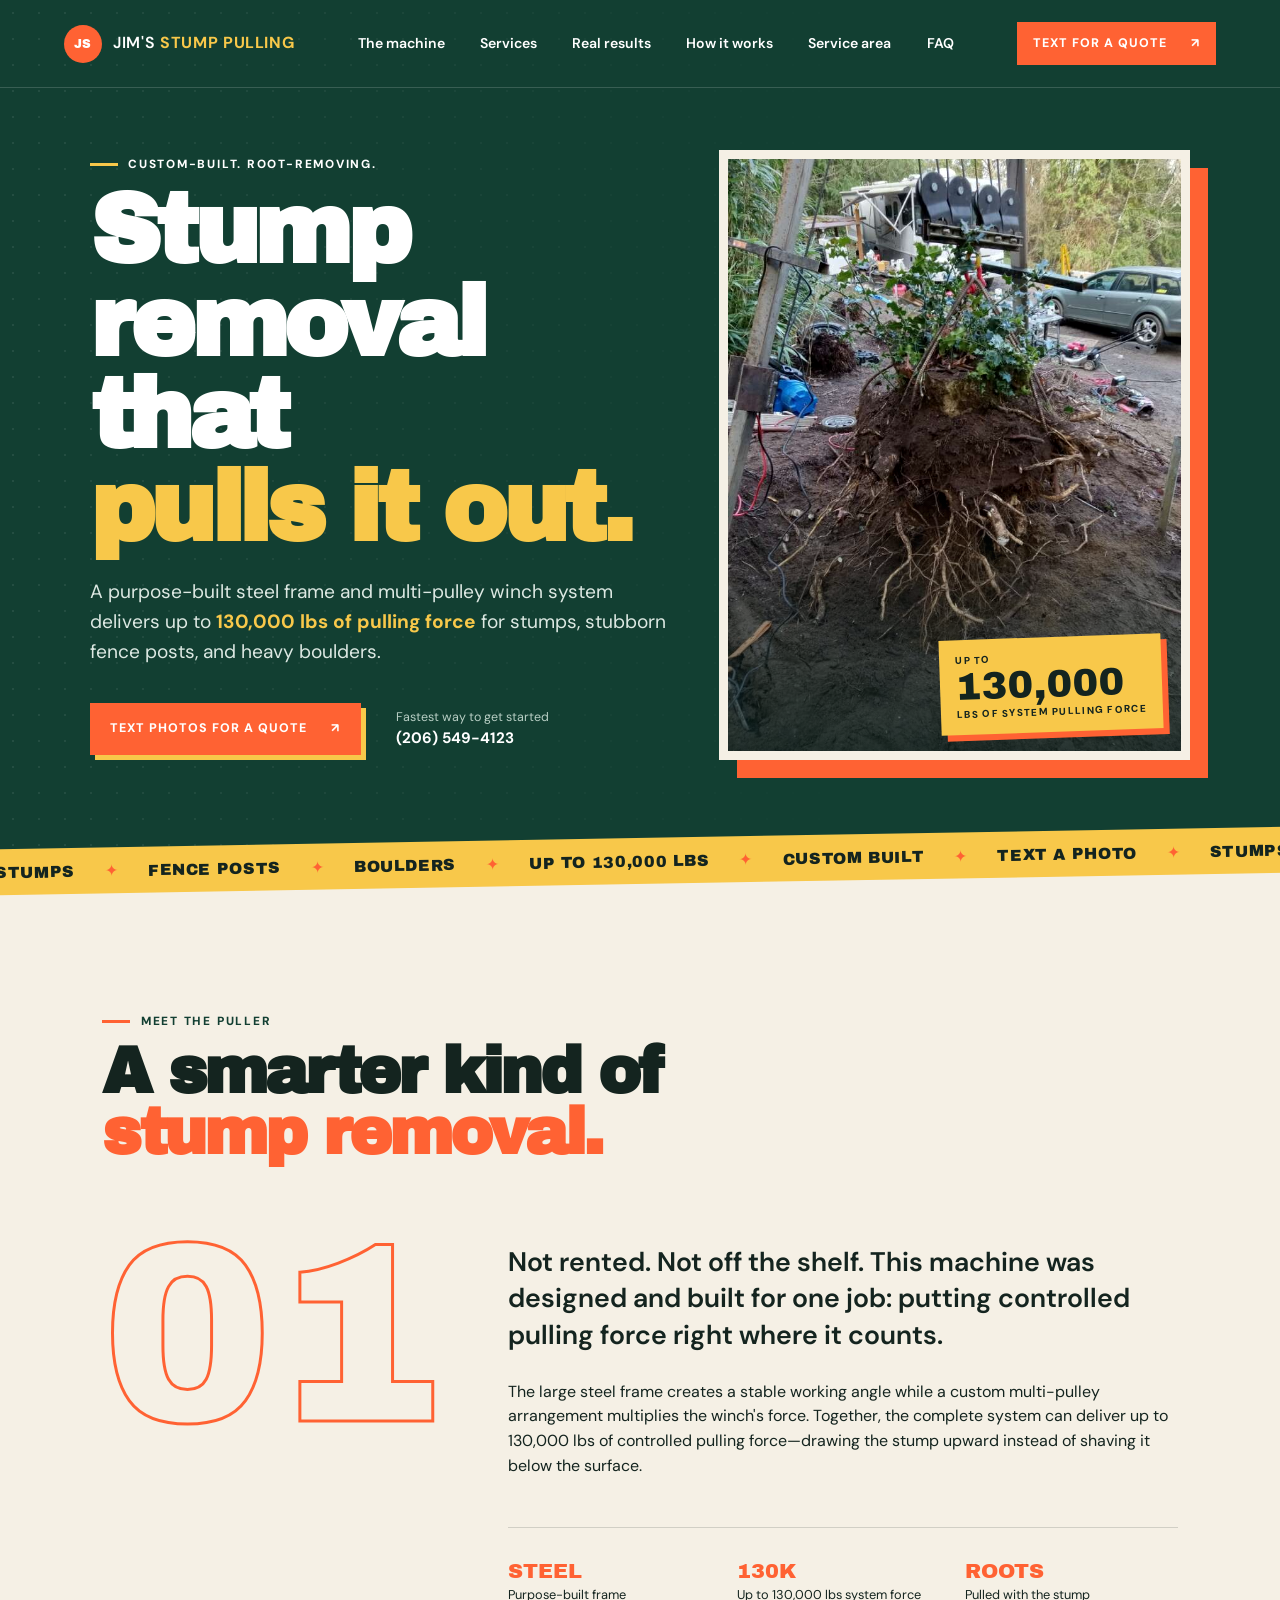
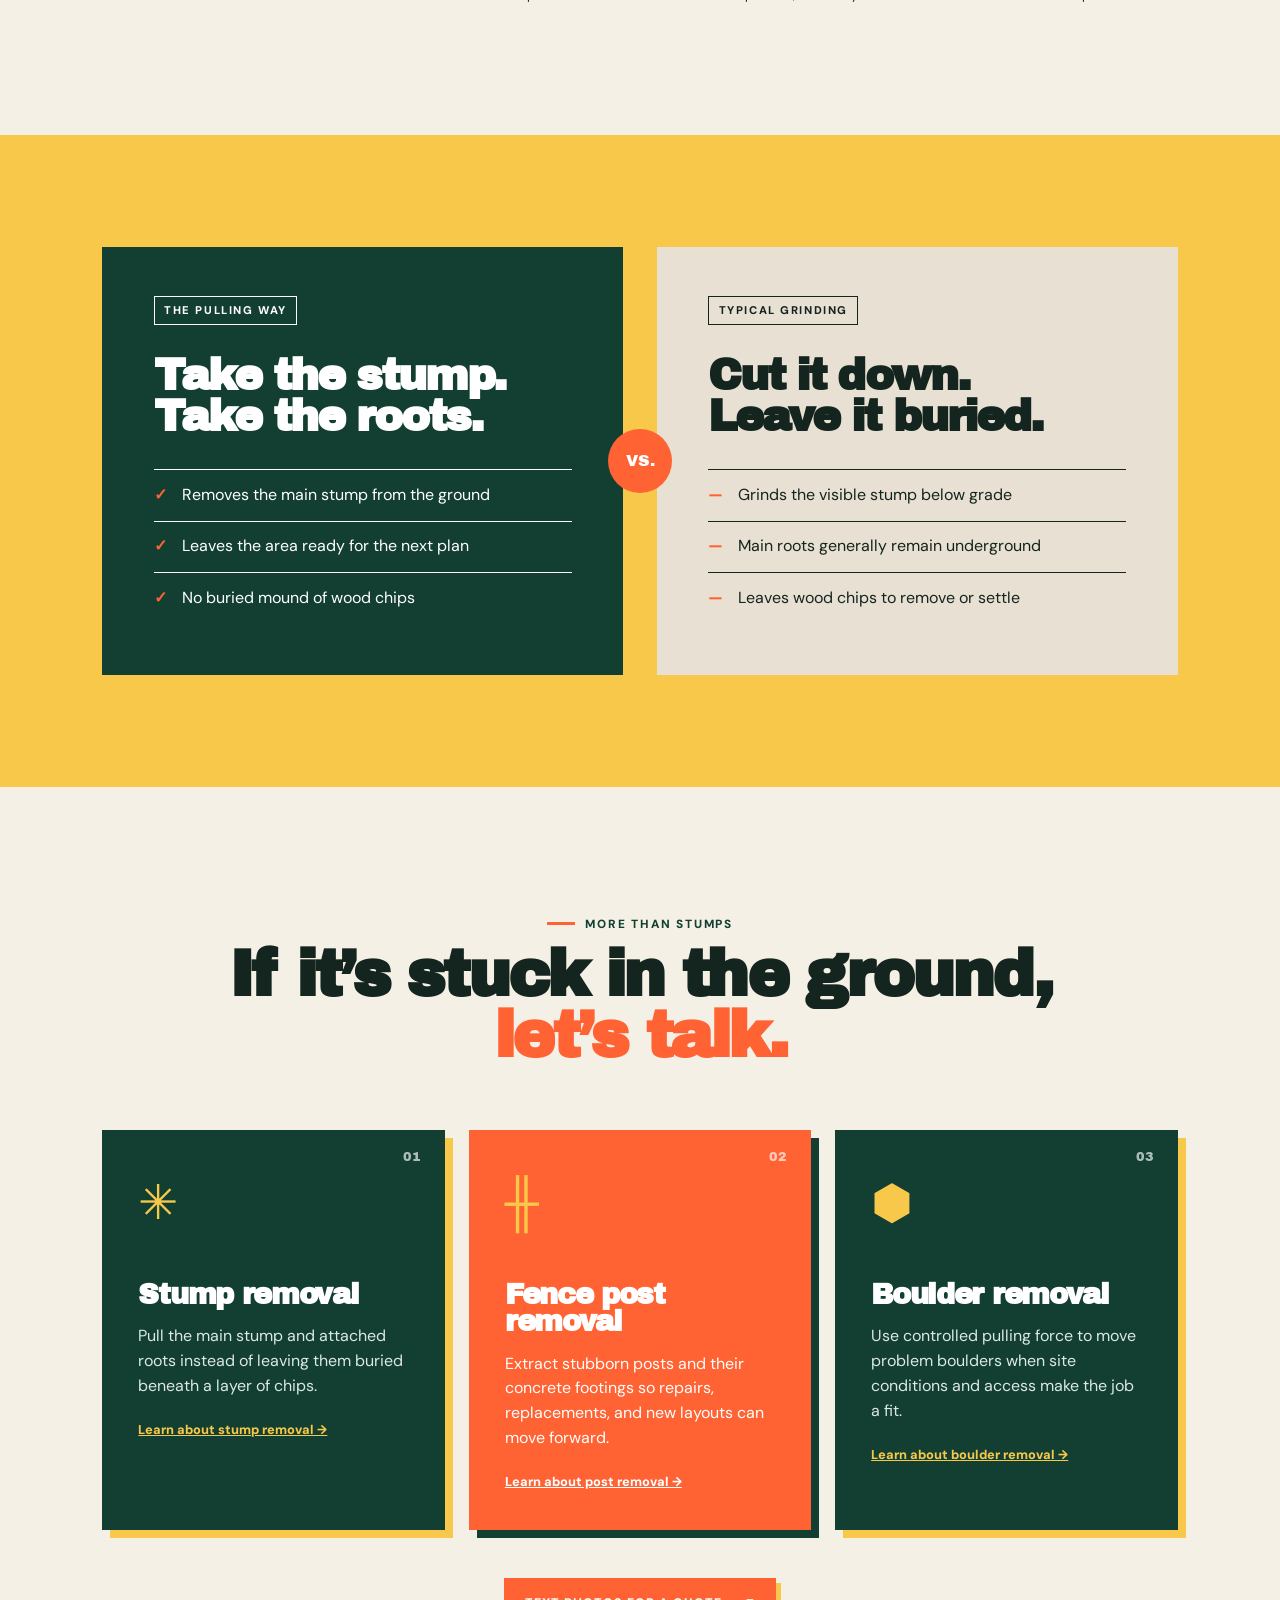
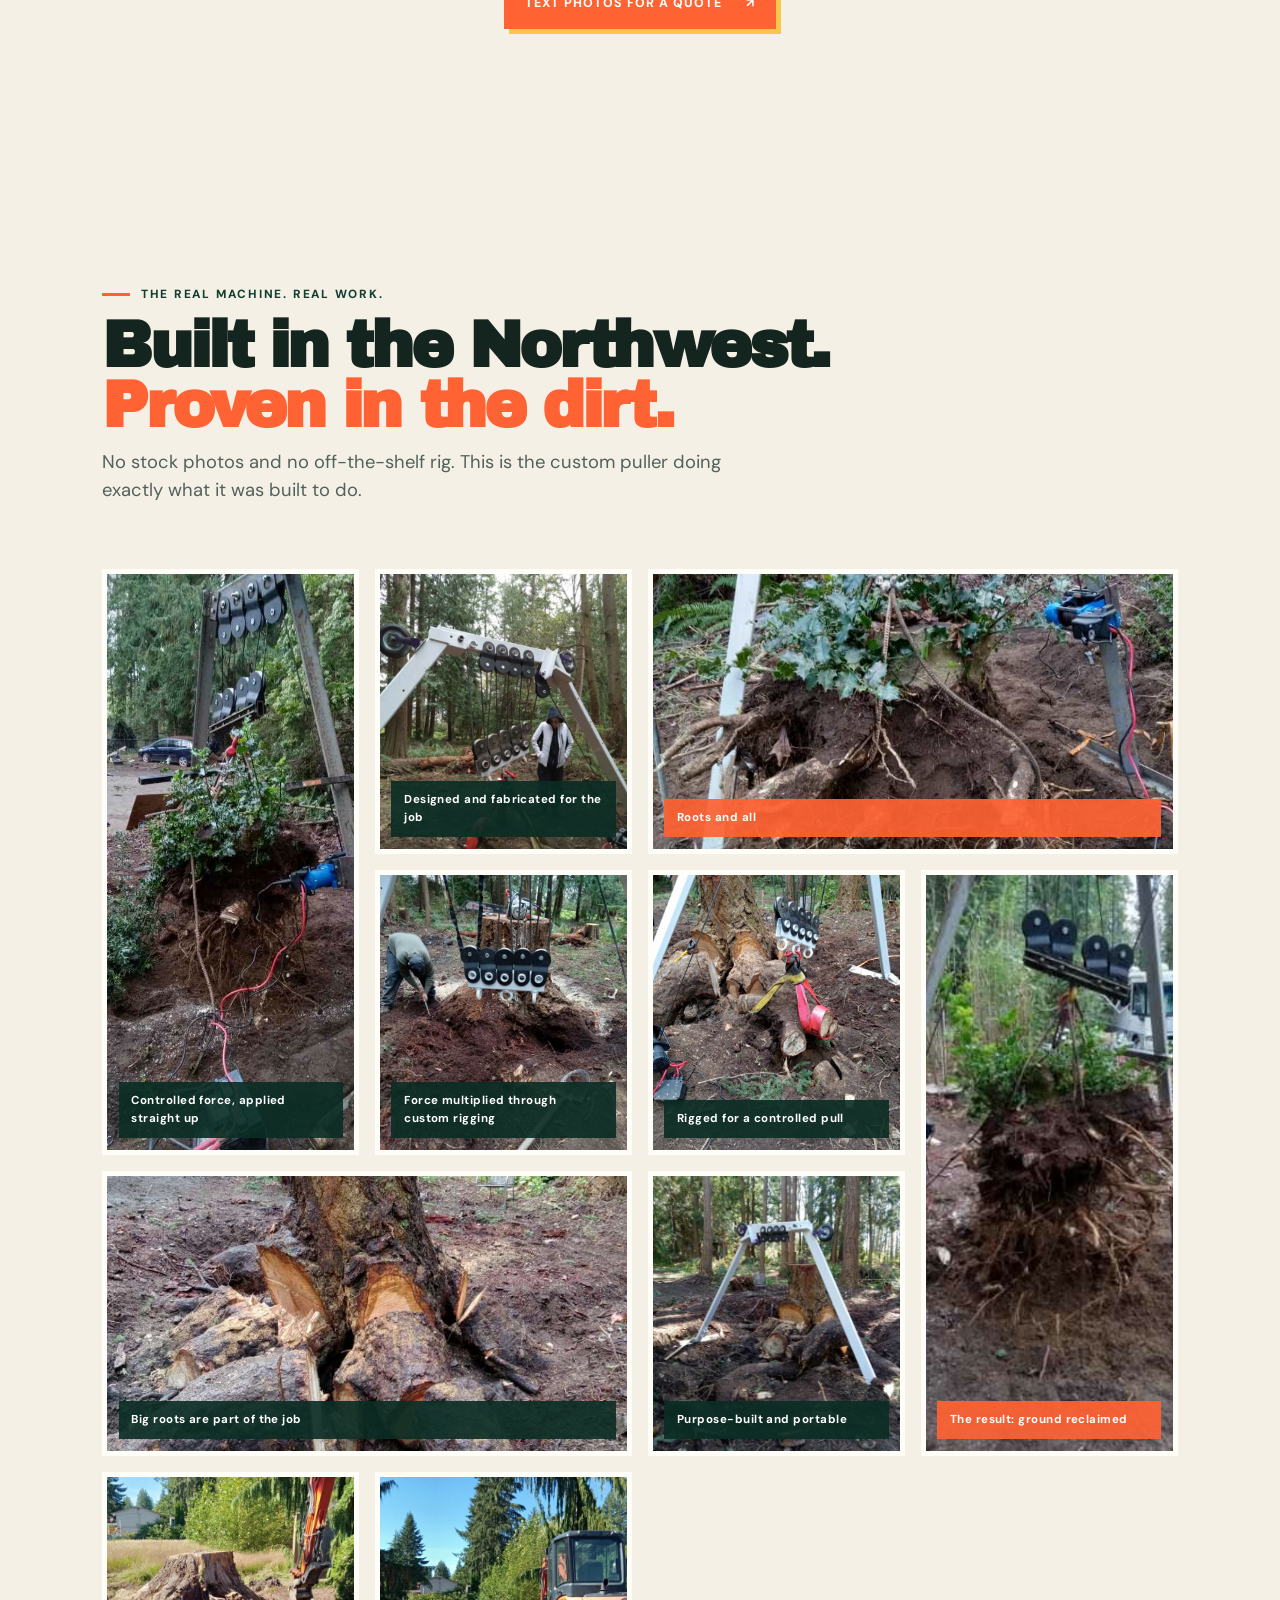
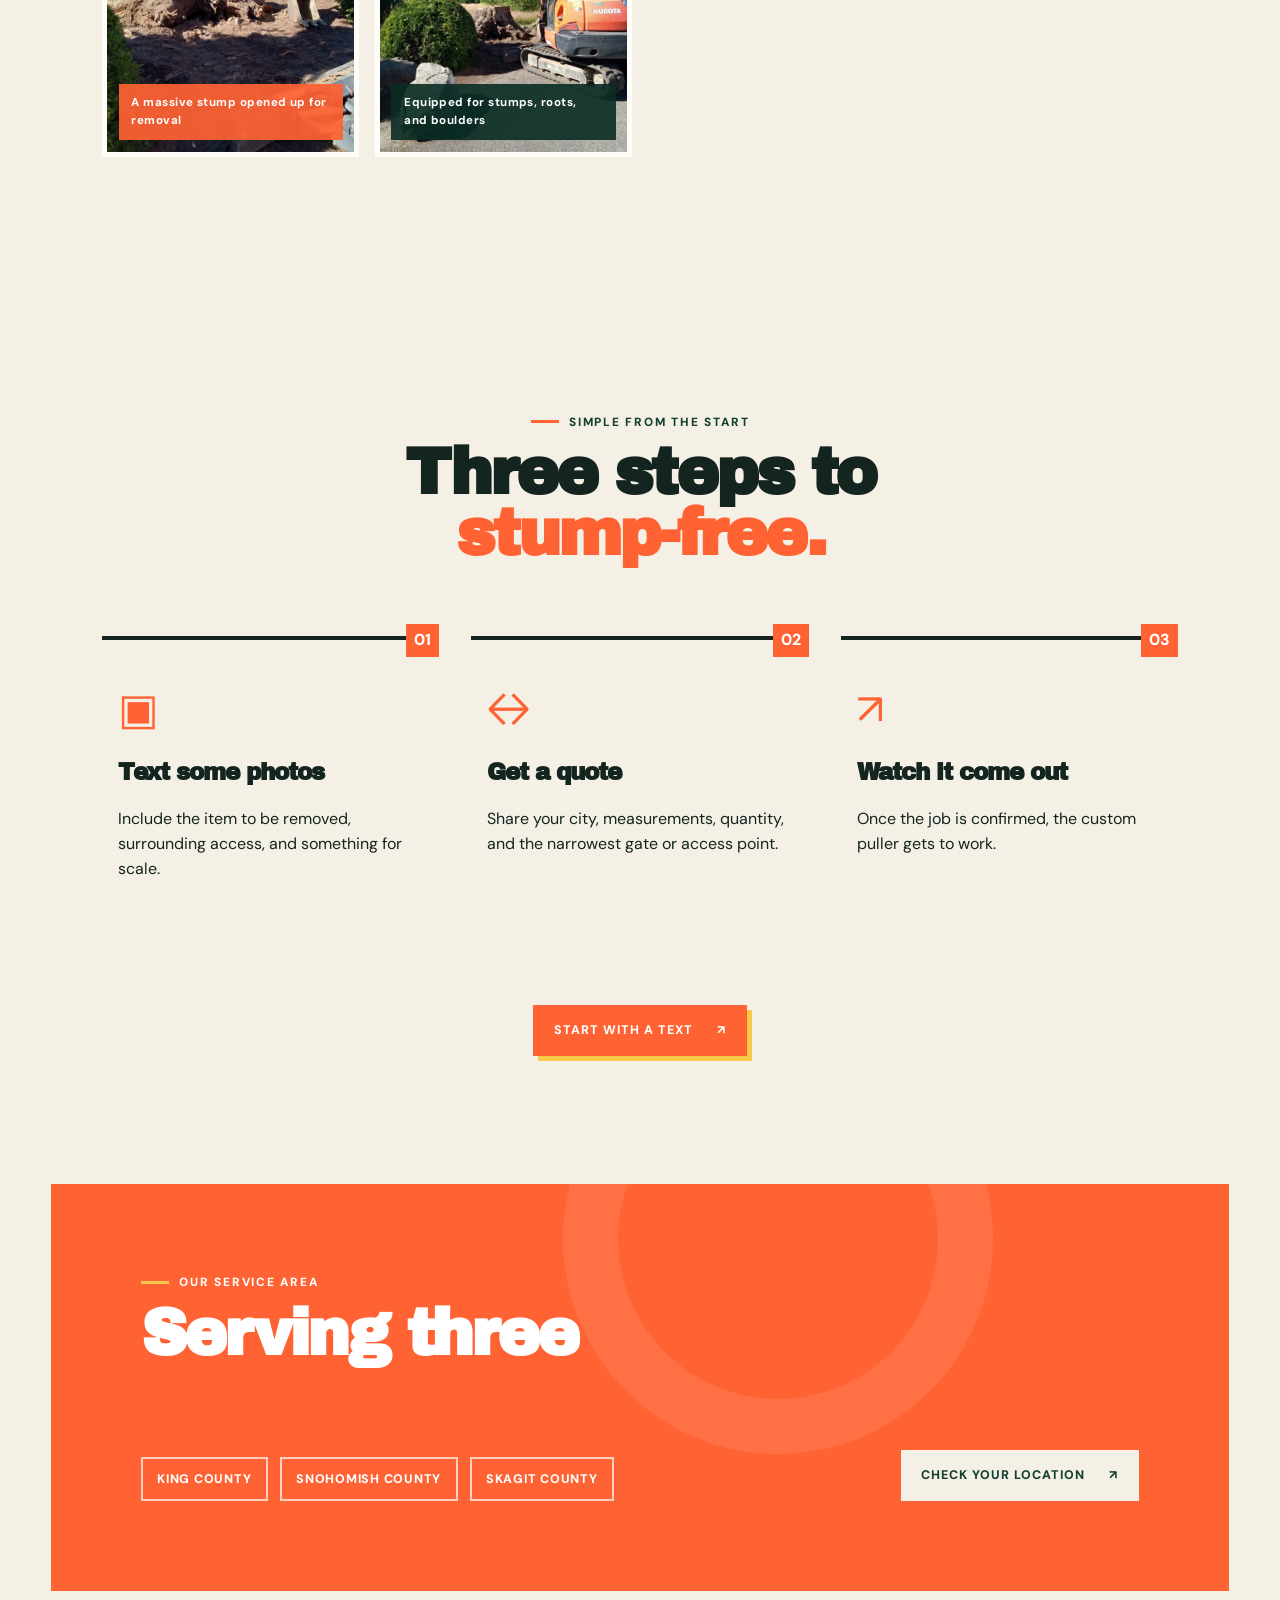
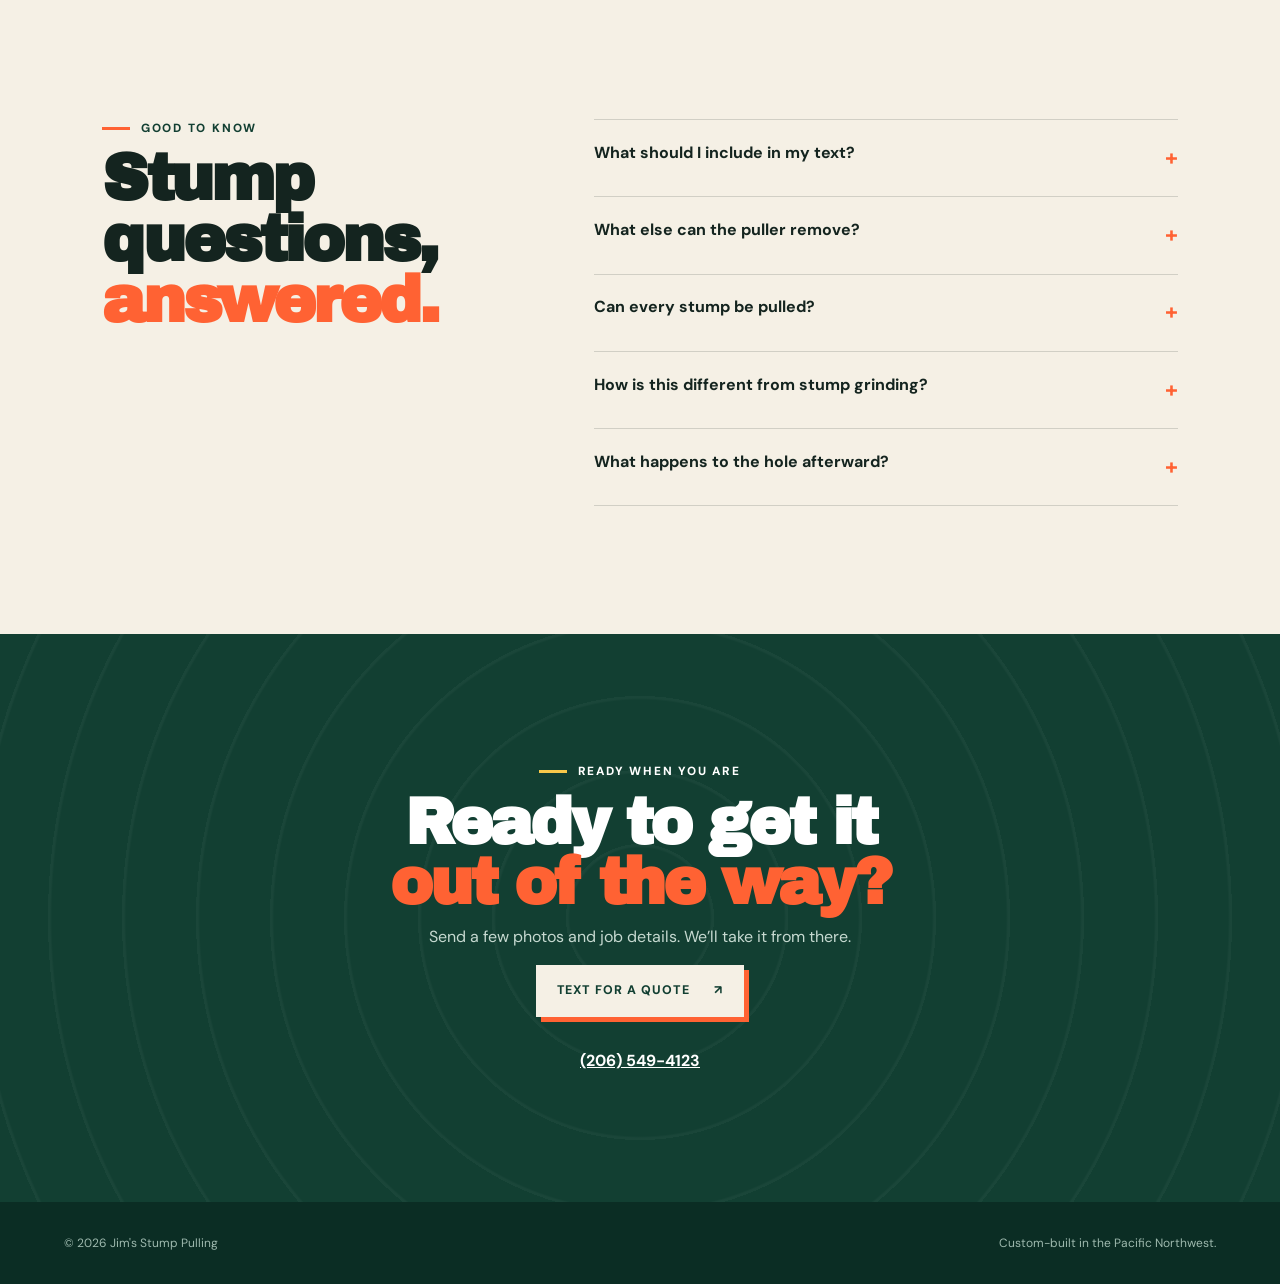
==== commit 5a880e3b: "Remove misplaced hero scroll cue" ====
--- a/index.html
+++ b/index.html
@@ -113,7 +113,6 @@
         <img src="assets/photos/root-ball-raised.jpg" width="720" height="960" alt="Custom steel-frame stump puller lifting a large root ball from the ground">
         <figcaption><span>UP TO</span><strong>130,000</strong><small>LBS OF SYSTEM PULLING FORCE</small></figcaption>
       </figure>
-      <div class="scroll-cue" aria-hidden="true"><span></span>SEE HOW IT WORKS</div>
     </section>
 
     <section class="ticker" aria-label="Service highlights">
